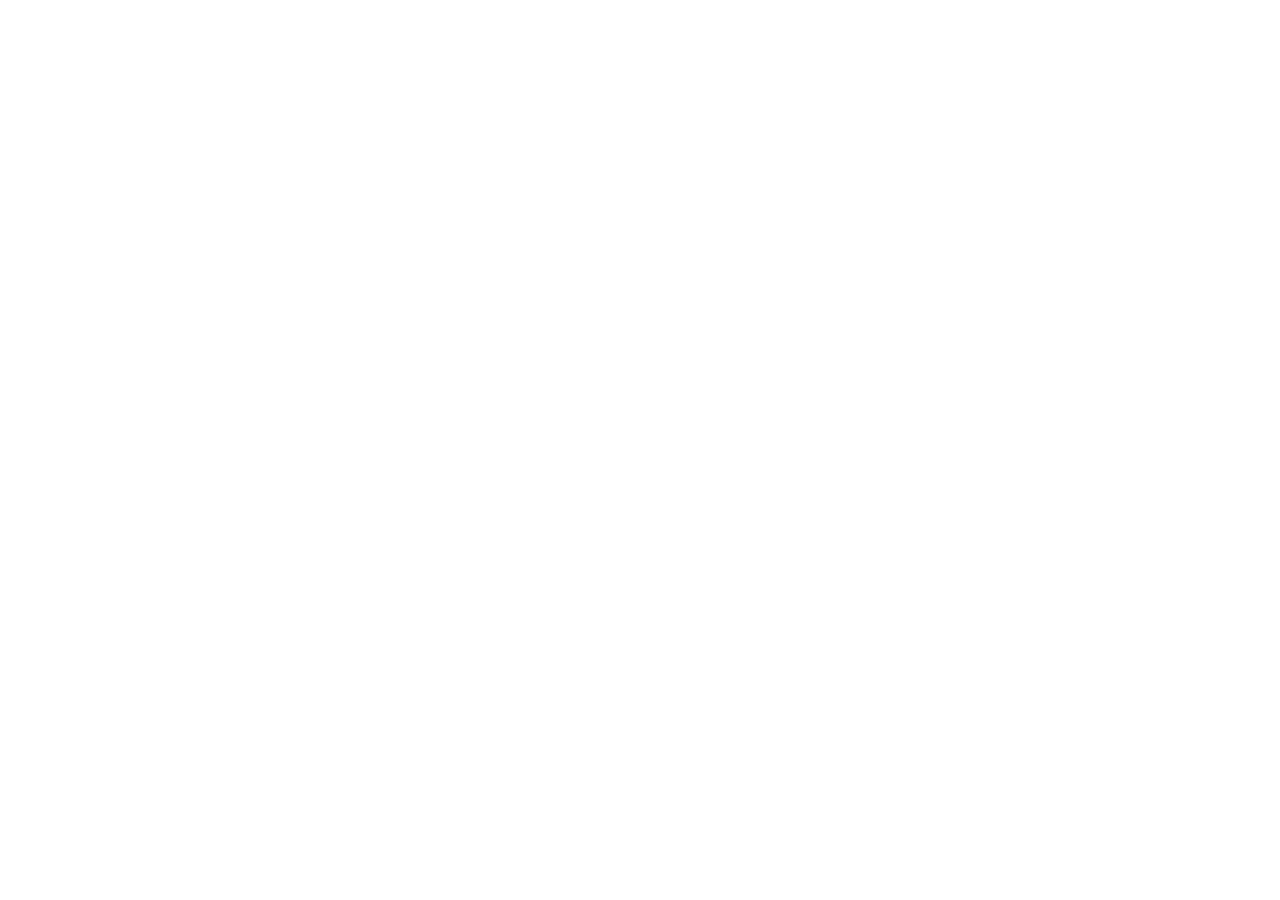
==== index.html @ 961e5843 "Update website content from pilotsweather@e1f095f" ====
<!doctype html>
<html lang="en">
  <head>
    <meta charset="UTF-8" />
    <link rel="icon" type="image/svg+xml" href="/pilotsweather_landing_page/logo.svg" />
    <meta name="viewport" content="width=device-width, initial-scale=1.0" />
    
    <!-- Primary Meta Tags -->
    <title>PilotsWeather - METAR & TAF Weather App for Pilots | iOS & Android</title>
    <meta name="title" content="PilotsWeather - METAR & TAF Weather App for Pilots | iOS & Android" />
    <meta name="description" content="PilotsWeather provides real-time METAR and TAF weather data for pilots. Access aviation weather reports, forecasts, and station information on iOS and Android. Essential weather tool for flight planning." />
    <meta name="keywords" content="METAR, TAF, aviation weather, pilot weather app, flight planning, aviation forecast, weather for pilots, iOS pilot app, Android pilot app, aviation weather reports" />
    <meta name="author" content="Daniel Coding Pilot" />
    <meta name="robots" content="index, follow" />
    <link rel="canonical" href="https://danielcodingpilot.github.io/pilotsweather/" />
    
    <!-- Open Graph / Facebook -->
    <meta property="og:type" content="website" />
    <meta property="og:url" content="https://danielcodingpilot.github.io/pilotsweather/" />
    <meta property="og:site_name" content="PilotsWeather" />
    <meta property="og:title" content="PilotsWeather - METAR & TAF Weather App for Pilots" />
    <meta property="og:description" content="Real-time METAR and TAF weather data for pilots. Access aviation weather reports and forecasts on iOS and Android for better flight planning." />
    <meta property="og:image" content="https://danielcodingpilot.github.io/pilotsweather/app-icon.png" />
    <meta property="og:image:alt" content="PilotsWeather App Icon" />
    <meta property="og:image:width" content="512" />
    <meta property="og:image:height" content="512" />
    <meta property="og:locale" content="en_US" />

    <!-- Twitter -->
    <meta name="twitter:card" content="summary_large_image" />
    <meta name="twitter:url" content="https://danielcodingpilot.github.io/pilotsweather/" />
    <meta name="twitter:title" content="PilotsWeather - METAR & TAF Weather App for Pilots" />
    <meta name="twitter:description" content="Real-time METAR and TAF weather data for pilots. Essential aviation weather app for iOS and Android." />
    <meta name="twitter:image" content="https://danielcodingpilot.github.io/pilotsweather/app-icon.png" />
    <meta name="twitter:image:alt" content="PilotsWeather App Icon" />
    
    <!-- Apple -->
    <meta name="apple-mobile-web-app-capable" content="yes" />
    <meta name="apple-mobile-web-app-status-bar-style" content="default" />
    <meta name="apple-mobile-web-app-title" content="PilotsWeather" />
    <link rel="apple-touch-icon" href="/pilotsweather_landing_page/app-icon.png" />
    
    <meta name="theme-color" content="#1E88E5" />
    
    <!-- Humans.txt -->
    <link rel="author" href="/pilotsweather_landing_page/humans.txt" />
    
    <!-- Preconnect to external domains for performance -->
    <link rel="preconnect" href="https://apps.apple.com" crossorigin />
    <link rel="dns-prefetch" href="https://apps.apple.com" />
    <link rel="preconnect" href="https://play.google.com" crossorigin />
    <link rel="dns-prefetch" href="https://play.google.com" />
    
    <!-- Structured Data (JSON-LD) -->
    <script type="application/ld+json">
    {
      "@context": "https://schema.org",
      "@type": "MobileApplication",
      "name": "PilotsWeather",
      "applicationCategory": "WeatherApplication",
      "operatingSystem": "iOS 15.0+, Android 8.0+",
      "offers": {
        "@type": "Offer",
        "price": "0",
        "priceCurrency": "USD"
      },
      "description": "PilotsWeather provides real-time METAR and TAF weather data for pilots. Access aviation weather reports, forecasts, and station information for better flight planning.",
      "image": "https://danielcodingpilot.github.io/pilotsweather/app-icon.png",
      "screenshot": "https://danielcodingpilot.github.io/pilotsweather/screenshots/light/dashboard.png",
      "author": {
        "@type": "Person",
        "name": "Daniel Coding Pilot",
        "url": "https://github.com/danielcodingpilot"
      },
      "downloadUrl": "https://apps.apple.com/us/app/pilotsweather-metar-and-taf/id6479964087",
      "featureList": [
        "Real-time METAR weather reports",
        "TAF aviation forecasts",
        "Station search and lookup",
        "Favorites and saved locations",
        "Weather data visualization",
        "iOS and Android support",
        "Offline access to saved data",
        "Aviation-specific weather information"
      ],
      "inLanguage": ["en", "es"]
    }
    </script>
    
    <script type="application/ld+json">
    {
      "@context": "https://schema.org",
      "@type": "WebSite",
      "name": "PilotsWeather",
      "url": "https://danielcodingpilot.github.io/pilotsweather/",
      "description": "METAR and TAF weather app for pilots",
      "publisher": {
        "@type": "Person",
        "name": "Daniel Coding Pilot"
      }
    }
    </script>
    
    <script type="application/ld+json">
    {
      "@context": "https://schema.org",
      "@type": "SoftwareApplication",
      "name": "PilotsWeather",
      "applicationCategory": "WeatherApplication",
      "applicationSubCategory": "Aviation Weather",
      "operatingSystem": ["iOS", "Android"],
      "offers": {
        "@type": "Offer",
        "price": "0",
        "priceCurrency": "USD"
      }
    }
    </script>
    <script type="module" crossorigin src="/pilotsweather_landing_page/assets/index-DGJWVbt8.js"></script>
    <link rel="stylesheet" crossorigin href="/pilotsweather_landing_page/assets/index-C5dhHYi5.css">
  </head>
  <body>
    <div id="root"></div>
  </body>
</html>
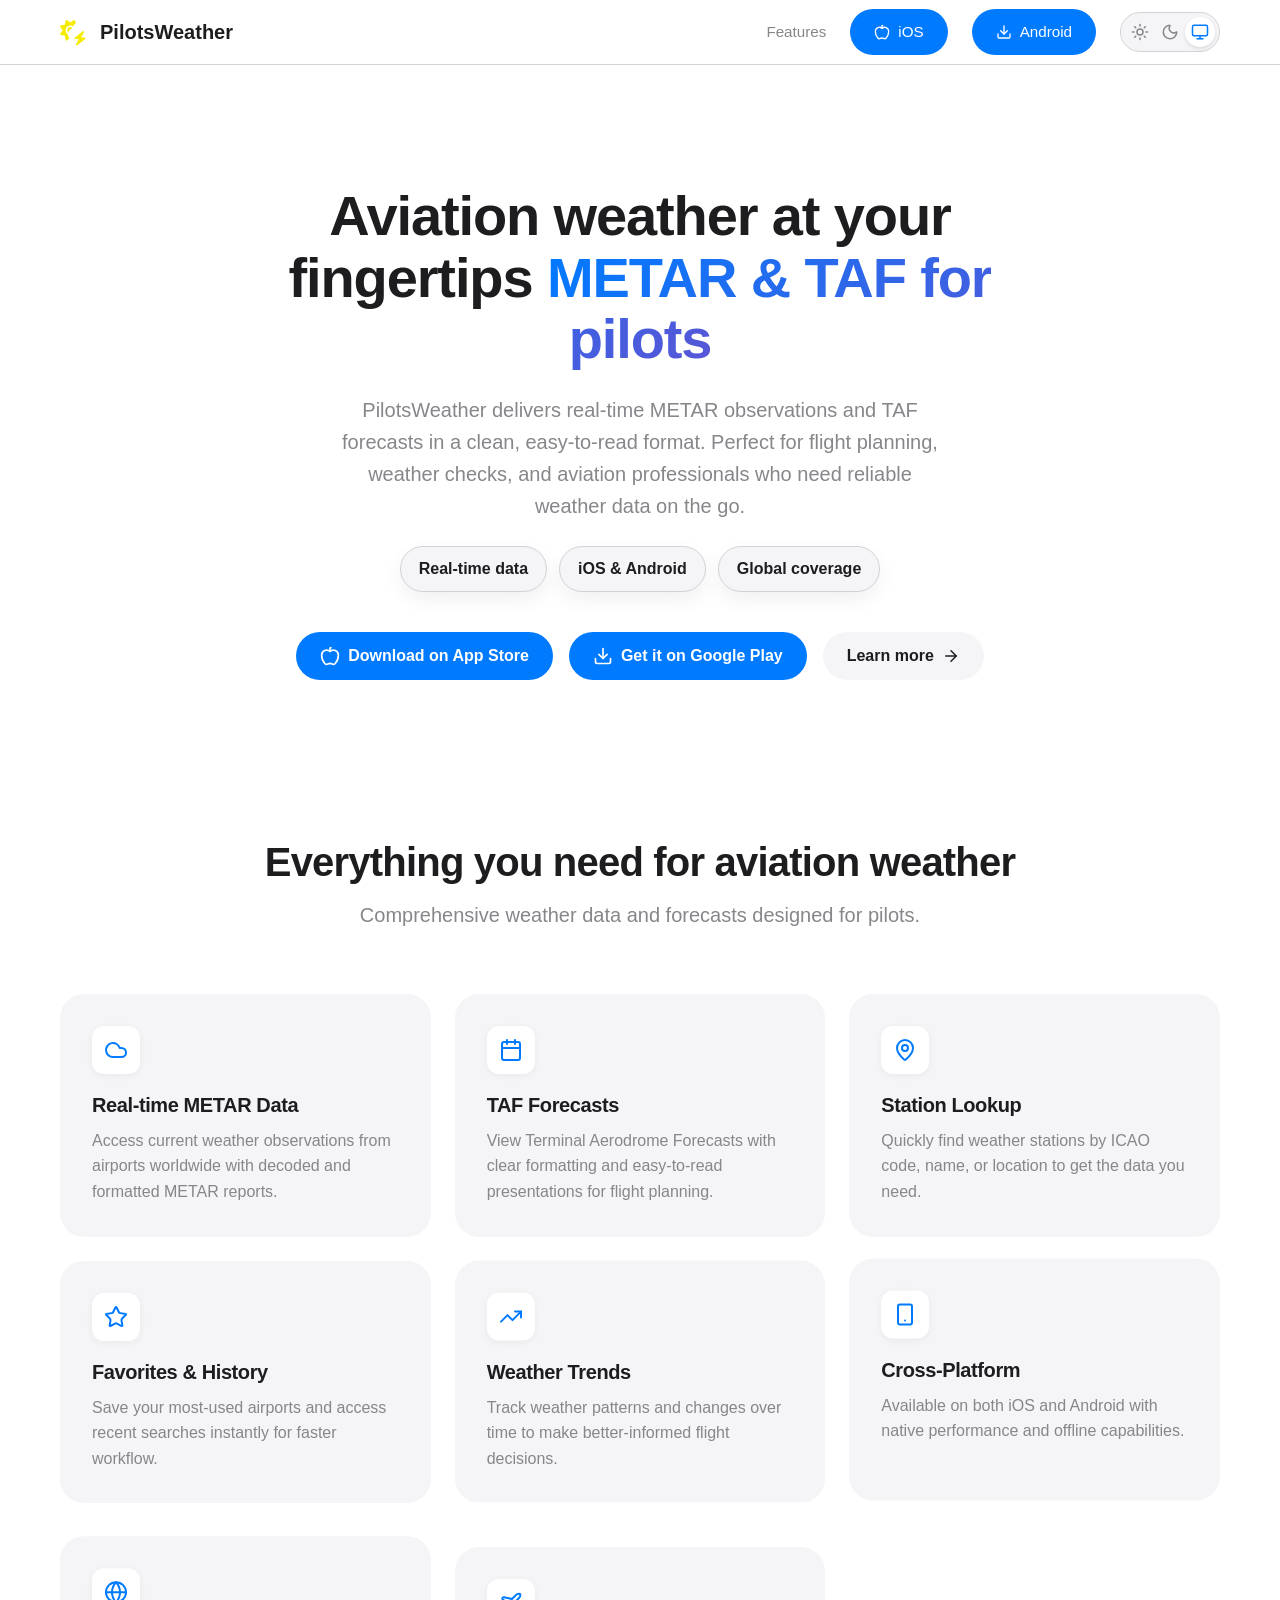
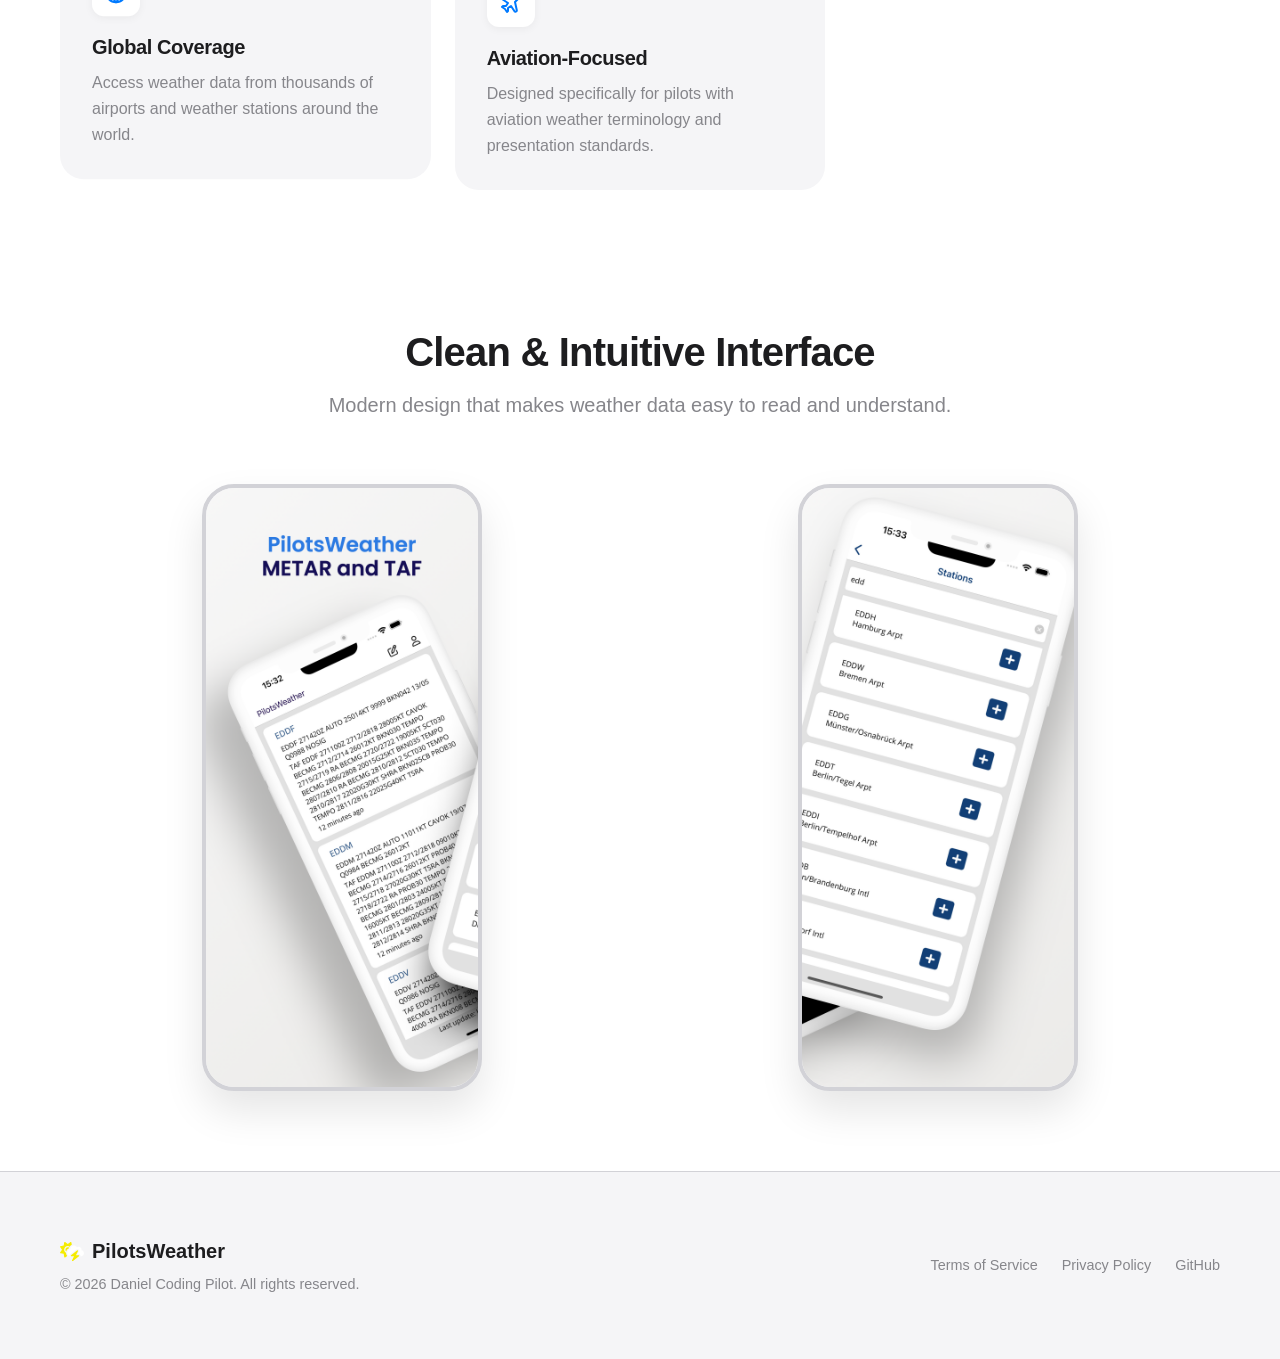
==== commit 04a3f8eb: "Update website content from pilotsweather@d6b34cb" ====
--- a/index.html
+++ b/index.html
@@ -2,7 +2,7 @@
 <html lang="en">
   <head>
     <meta charset="UTF-8" />
-    <link rel="icon" type="image/svg+xml" href="/pilotsweather_landing_page/logo.svg" />
+    <link rel="icon" type="image/svg+xml" href="/logo.svg" />
     <meta name="viewport" content="width=device-width, initial-scale=1.0" />
     
     <!-- Primary Meta Tags -->
@@ -38,12 +38,12 @@
     <meta name="apple-mobile-web-app-capable" content="yes" />
     <meta name="apple-mobile-web-app-status-bar-style" content="default" />
     <meta name="apple-mobile-web-app-title" content="PilotsWeather" />
-    <link rel="apple-touch-icon" href="/pilotsweather_landing_page/app-icon.png" />
+    <link rel="apple-touch-icon" href="/app-icon.png" />
     
     <meta name="theme-color" content="#1E88E5" />
     
     <!-- Humans.txt -->
-    <link rel="author" href="/pilotsweather_landing_page/humans.txt" />
+    <link rel="author" href="/humans.txt" />
     
     <!-- Preconnect to external domains for performance -->
     <link rel="preconnect" href="https://apps.apple.com" crossorigin />
@@ -116,8 +116,8 @@
       }
     }
     </script>
-    <script type="module" crossorigin src="/pilotsweather_landing_page/assets/index-DGJWVbt8.js"></script>
-    <link rel="stylesheet" crossorigin href="/pilotsweather_landing_page/assets/index-C5dhHYi5.css">
+    <script type="module" crossorigin src="/assets/index-ogSXHDTe.js"></script>
+    <link rel="stylesheet" crossorigin href="/assets/index-C5dhHYi5.css">
   </head>
   <body>
     <div id="root"></div>
--- a/assets/index-C5dhHYi5.css
+++ b/assets/index-C5dhHYi5.css
@@ -0,0 +1 @@
+:root{--primary: #007AFF;--primary-dark: #0056b3;--secondary: #5856D6;--background: #ffffff;--surface: #f5f5f7;--text: #1d1d1f;--text-secondary: #86868b;--border: #d2d2d7;font-family:-apple-system,BlinkMacSystemFont,Segoe UI,Roboto,Helvetica,Arial,sans-serif,"Apple Color Emoji","Segoe UI Emoji",Segoe UI Symbol;line-height:1.5;font-weight:400;color-scheme:light;color:var(--text);background-color:var(--background);font-synthesis:none;text-rendering:optimizeLegibility;-webkit-font-smoothing:antialiased;-moz-osx-font-smoothing:grayscale}:root.dark{--primary: #0A84FF;--primary-dark: #409CFF;--secondary: #5E5CE6;--background: #000000;--surface: #1c1c1e;--text: #f5f5f7;--text-secondary: #86868b;--border: #38383a;color-scheme:dark}*{box-sizing:border-box;margin:0;padding:0}body{min-height:100vh;width:100%;overflow-x:hidden}a{color:var(--primary);text-decoration:none;transition:color .2s}a:hover{color:var(--primary-dark)}h1,h2,h3,h4,h5,h6{line-height:1.1;font-weight:700;letter-spacing:-.02em}button{font-family:inherit}.container{max-width:1200px;margin:0 auto;padding:0 20px}.btn{display:inline-flex;align-items:center;justify-content:center;padding:12px 24px;border-radius:9999px;font-weight:600;transition:all .2s;cursor:pointer;border:none;font-size:1rem;gap:8px}.btn-primary{background-color:var(--primary);color:#fff!important}.btn-primary:hover{background-color:var(--primary-dark);color:#fff!important;transform:translateY(-1px)}.btn-secondary{background-color:var(--surface);color:var(--text)}.btn-secondary:hover{background-color:var(--border)}.section{padding:80px 0}.grid{display:grid;gap:24px}@media(min-width:768px){.grid-2{grid-template-columns:repeat(2,1fr)}.grid-3{grid-template-columns:repeat(3,1fr)}}.header{position:sticky;top:0;z-index:100;background-color:#fffc;backdrop-filter:blur(12px);-webkit-backdrop-filter:blur(12px);border-bottom:1px solid var(--border)}:root.dark .header{background-color:#000c}.header-content{display:flex;align-items:center;justify-content:space-between;height:64px}.logo{display:flex;align-items:center;gap:8px;font-weight:700;font-size:1.25rem;color:var(--text)}.logo-icon{width:32px;height:32px;border-radius:8px}.nav{display:flex;gap:24px;align-items:center}.nav a{color:var(--text-secondary);font-weight:500;font-size:.95rem}.nav a:hover{color:var(--primary)}.nav button{background:none;border:none;color:var(--text-secondary);font-weight:500;font-size:.95rem;cursor:pointer}.nav button:hover{color:var(--primary)}.nav .btn-primary,.nav .btn-primary:hover{color:#fff!important}.theme-toggle{display:flex;background-color:var(--surface);padding:4px;border-radius:9999px;border:1px solid var(--border)}.theme-btn{background:none;border:none;padding:6px;border-radius:50%;color:var(--text-secondary);cursor:pointer;display:flex;align-items:center;justify-content:center;transition:all .2s}.theme-btn:hover{color:var(--text);background-color:var(--background)}.theme-btn.active{color:var(--primary);background-color:var(--background);box-shadow:0 2px 4px #0000001a}.hero{text-align:center;padding:120px 0 80px}.hero-content{max-width:800px;margin:0 auto}.hero-title{font-size:3.5rem;margin-bottom:24px;line-height:1.1}.gradient-text{background:linear-gradient(135deg,var(--primary) 0%,var(--secondary) 100%);-webkit-background-clip:text;-webkit-text-fill-color:transparent;background-clip:text}.hero-subtitle{font-size:1.25rem;color:var(--text-secondary);margin-bottom:24px;line-height:1.6;max-width:600px;margin-left:auto;margin-right:auto}.hero-highlights{display:flex;gap:12px;justify-content:center;flex-wrap:wrap;margin-bottom:40px}.hero-highlight-pill{display:inline-flex;align-items:center;padding:10px 18px;border-radius:9999px;border:1px solid var(--border);background-color:var(--surface);color:var(--text);font-weight:600;box-shadow:0 8px 20px #0000000f}.hero-buttons{display:flex;gap:16px;justify-content:center;flex-wrap:wrap}.section-header{text-align:center;margin-bottom:64px}.section-header h2{font-size:2.5rem;margin-bottom:16px}.section-header p{font-size:1.25rem;color:var(--text-secondary)}.feature-card{background-color:var(--surface);padding:32px;border-radius:24px;transition:transform .2s}.feature-card:hover{transform:translateY(-4px)}.feature-icon{display:inline-flex;align-items:center;justify-content:center;width:48px;height:48px;border-radius:12px;background-color:var(--background);color:var(--primary);margin-bottom:20px;box-shadow:0 2px 8px #0000000d}.feature-card h3{font-size:1.25rem;margin-bottom:12px}.feature-card p{color:var(--text-secondary);line-height:1.6}.screenshots-grid{display:grid;grid-template-columns:repeat(auto-fit,minmax(240px,1fr));gap:32px;justify-items:center}.screenshot-frame{width:100%;max-width:280px;aspect-ratio:9/19.5;background-color:var(--surface);border-radius:32px;border:4px solid var(--border);overflow:hidden;box-shadow:0 20px 40px #0000001a;transition:transform .3s ease;position:relative}.screenshot-frame img{width:100%;height:100%;object-fit:cover}.screenshot-frame.placeholder{display:flex;align-items:center;justify-content:center;font-weight:600;color:var(--text-secondary)}.screenshot-frame:hover{transform:translateY(-8px)}.footer{border-top:1px solid var(--border);padding:64px 0;background-color:var(--surface)}.footer-content{display:flex;justify-content:space-between;align-items:center;flex-wrap:wrap;gap:24px}.footer-brand p{color:var(--text-secondary);font-size:.9rem;margin-top:8px}.logo-icon-sm{width:24px;height:24px;border-radius:6px}.footer-links{display:flex;gap:24px}.footer-links a{color:var(--text-secondary);font-size:.9rem}.footer-links a:hover{color:var(--primary)}.legal-page{max-width:720px;margin:0 auto;display:flex;flex-direction:column;gap:24px;color:var(--text)}.legal-page h1{font-size:2.75rem;margin-bottom:12px}.legal-page h2{font-size:1.5rem;margin-top:24px}.legal-page p,.legal-page li{color:var(--text-secondary);line-height:1.7}.legal-page ul{padding-left:20px;display:flex;flex-direction:column;gap:12px}.legal-meta{font-size:.95rem;color:var(--text-secondary)}@media(max-width:768px){.hero-title{font-size:2.5rem}.hero{padding:80px 0 60px}.footer-content{flex-direction:column;align-items:flex-start}.footer-links{flex-direction:column;gap:12px}}
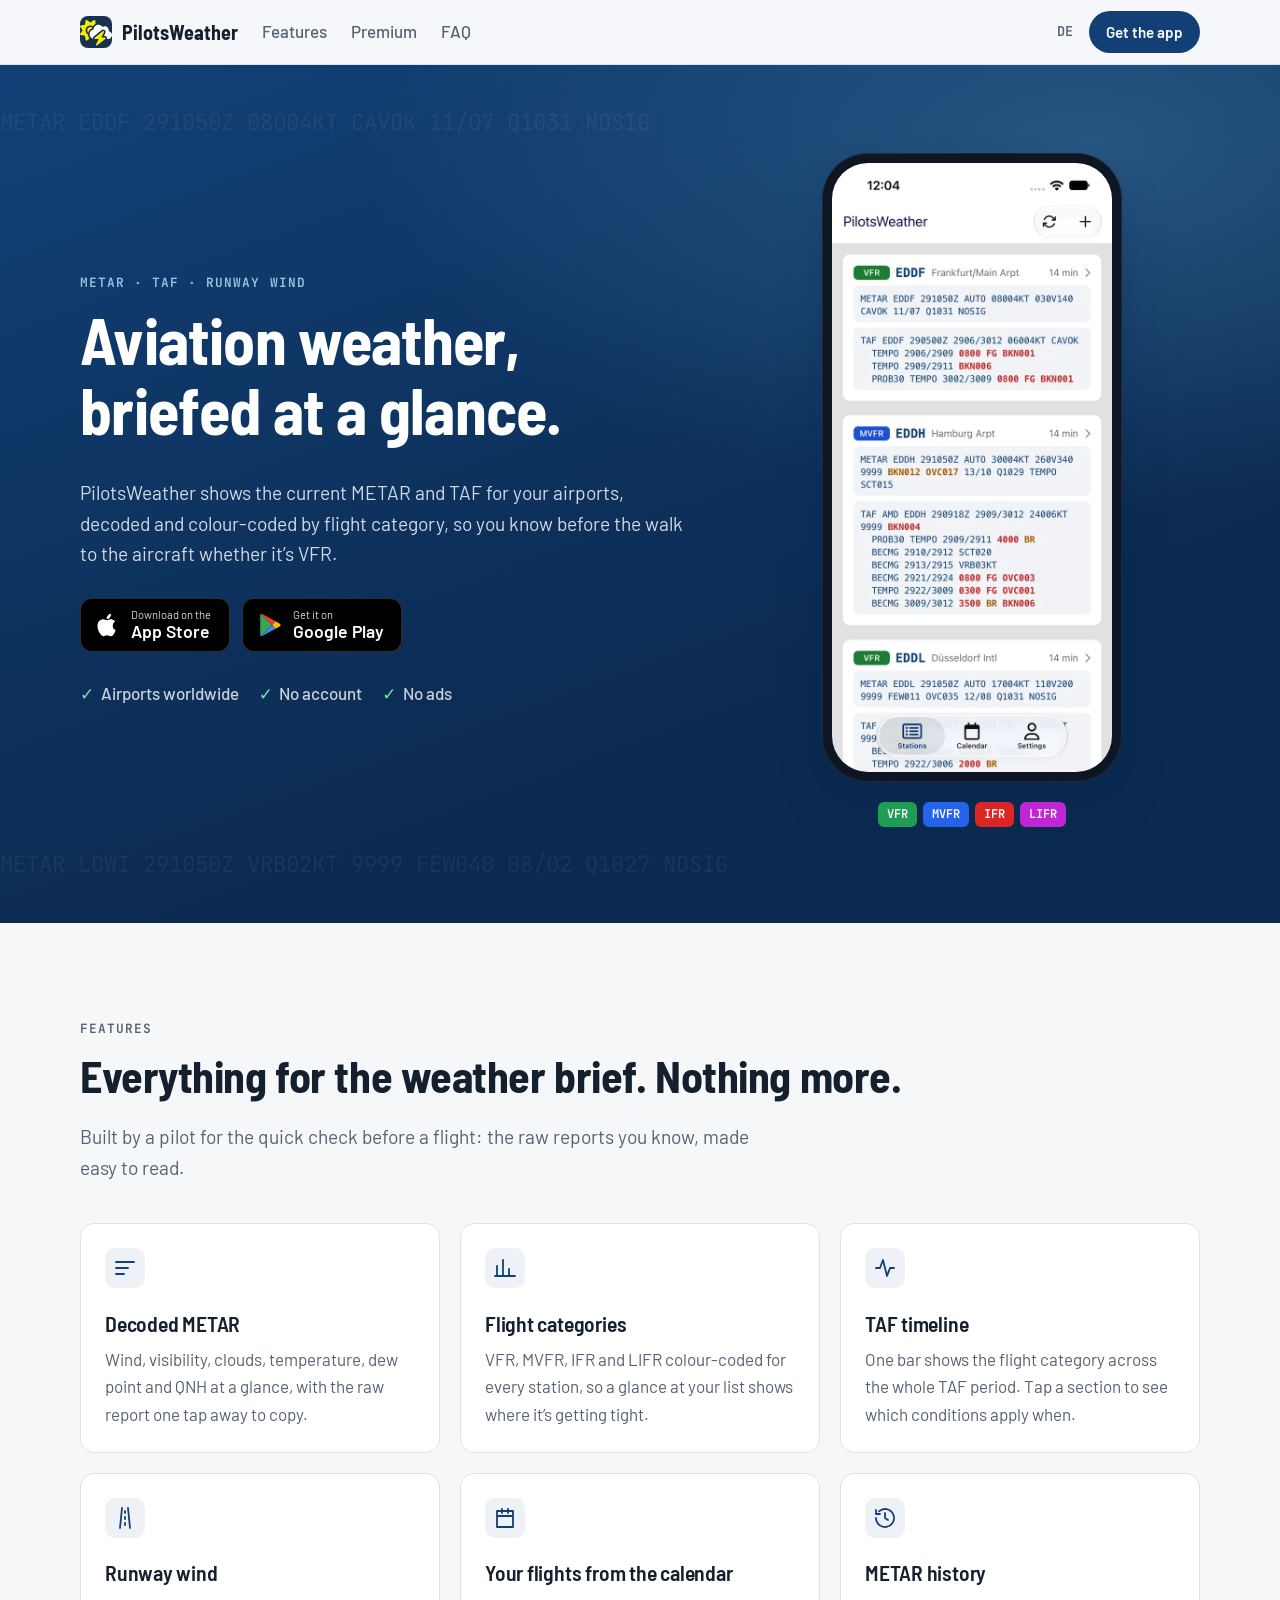
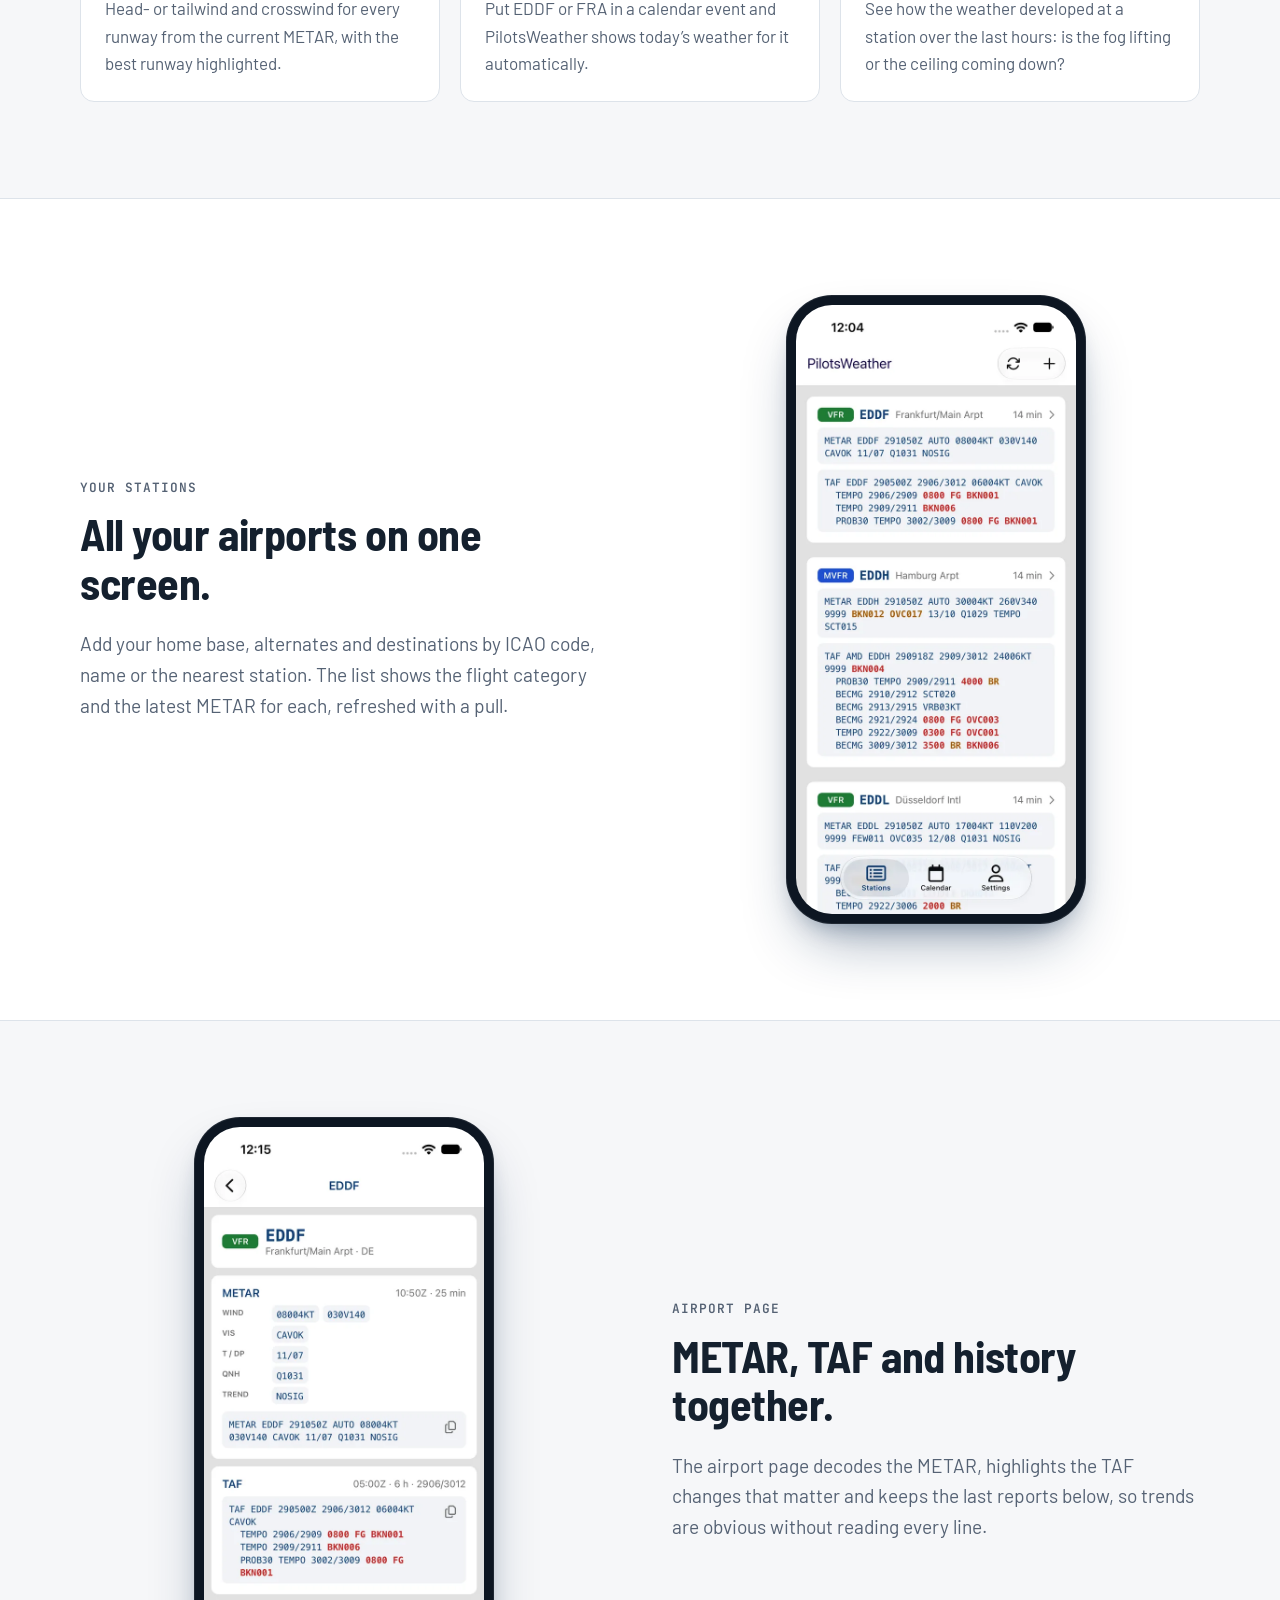
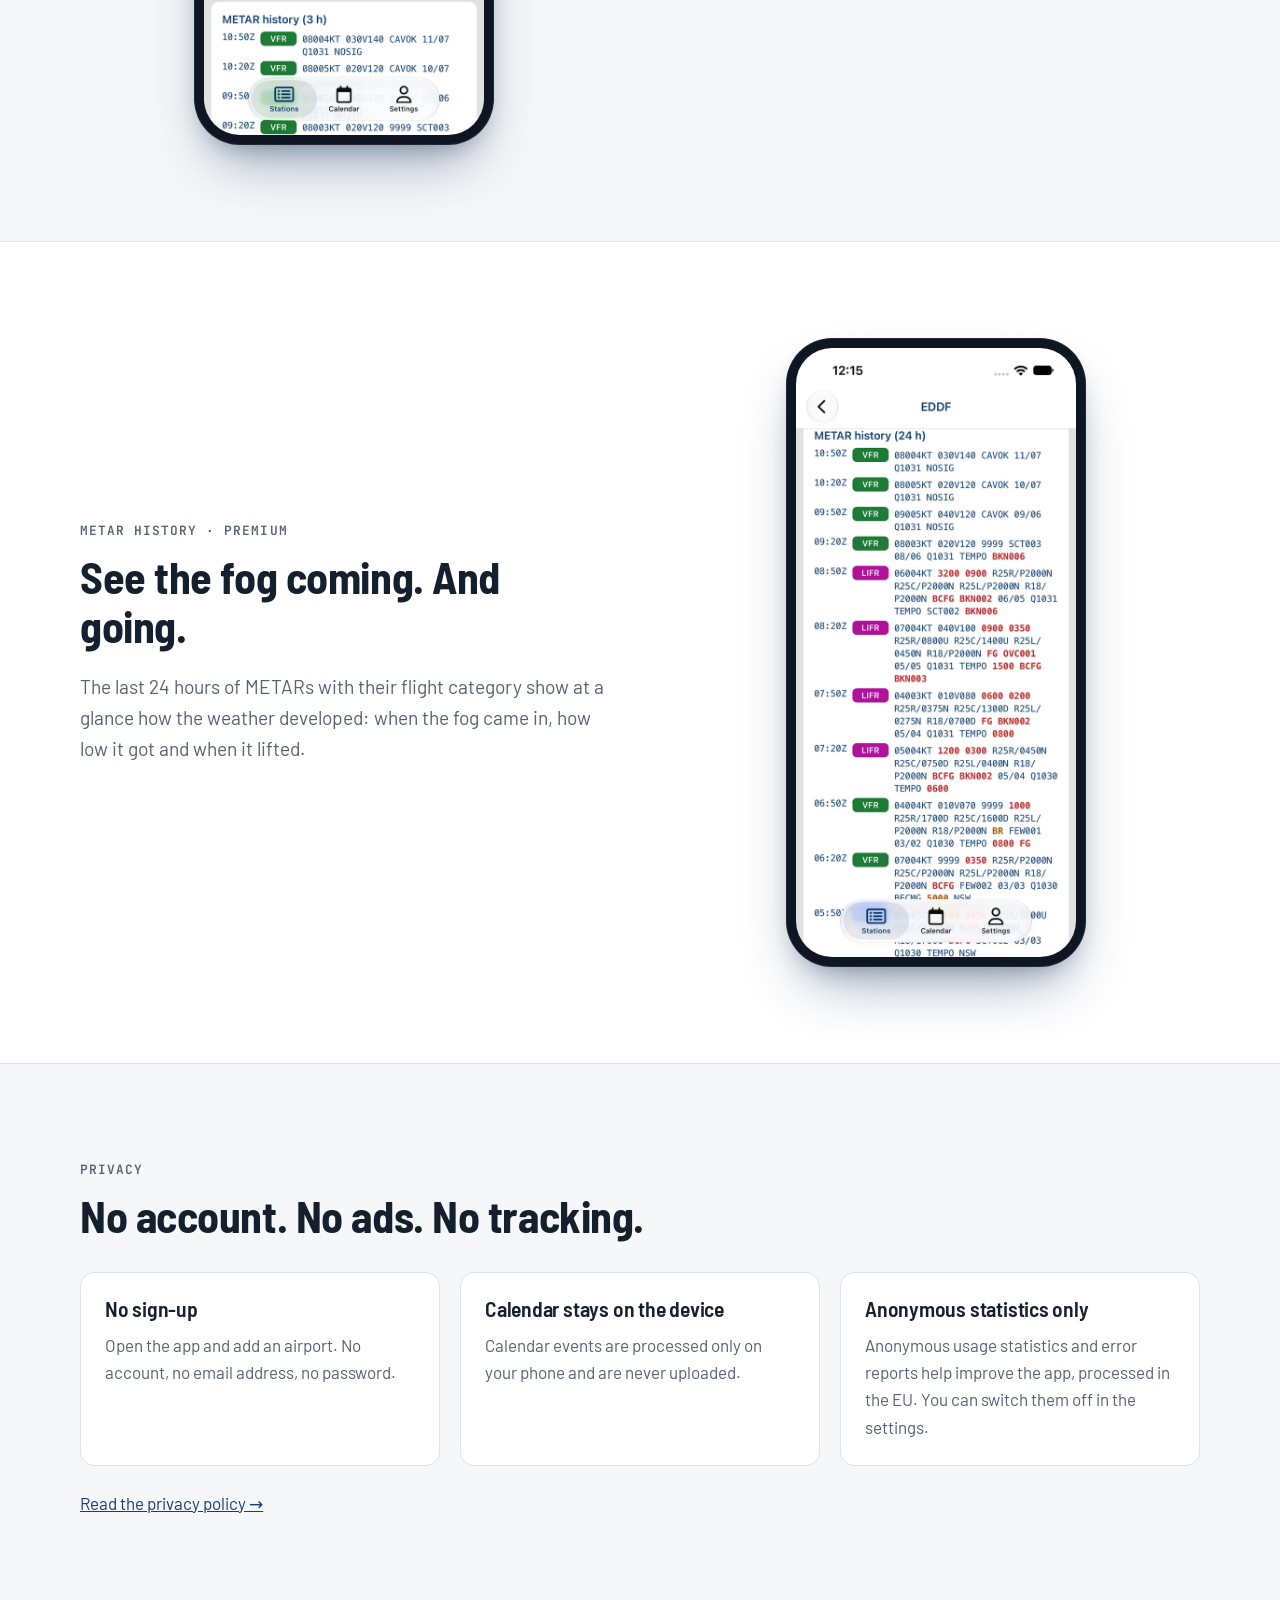
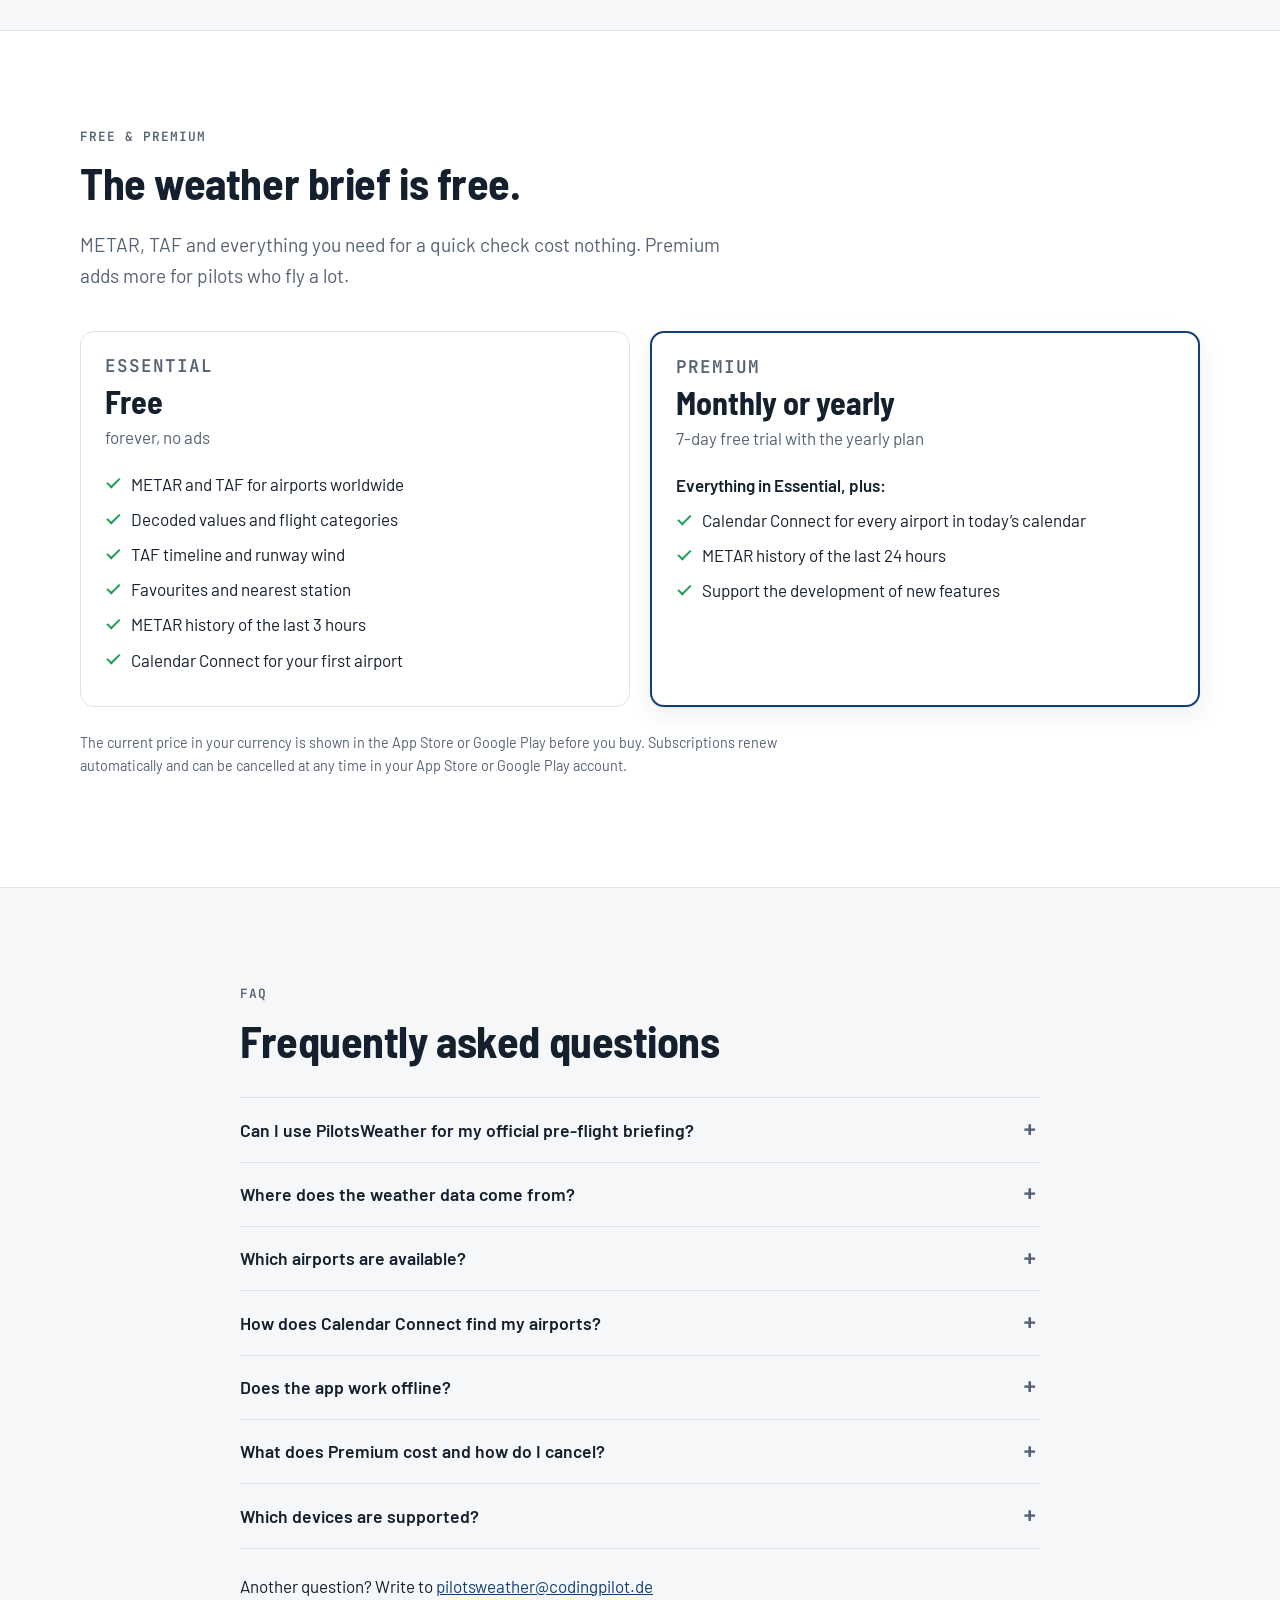
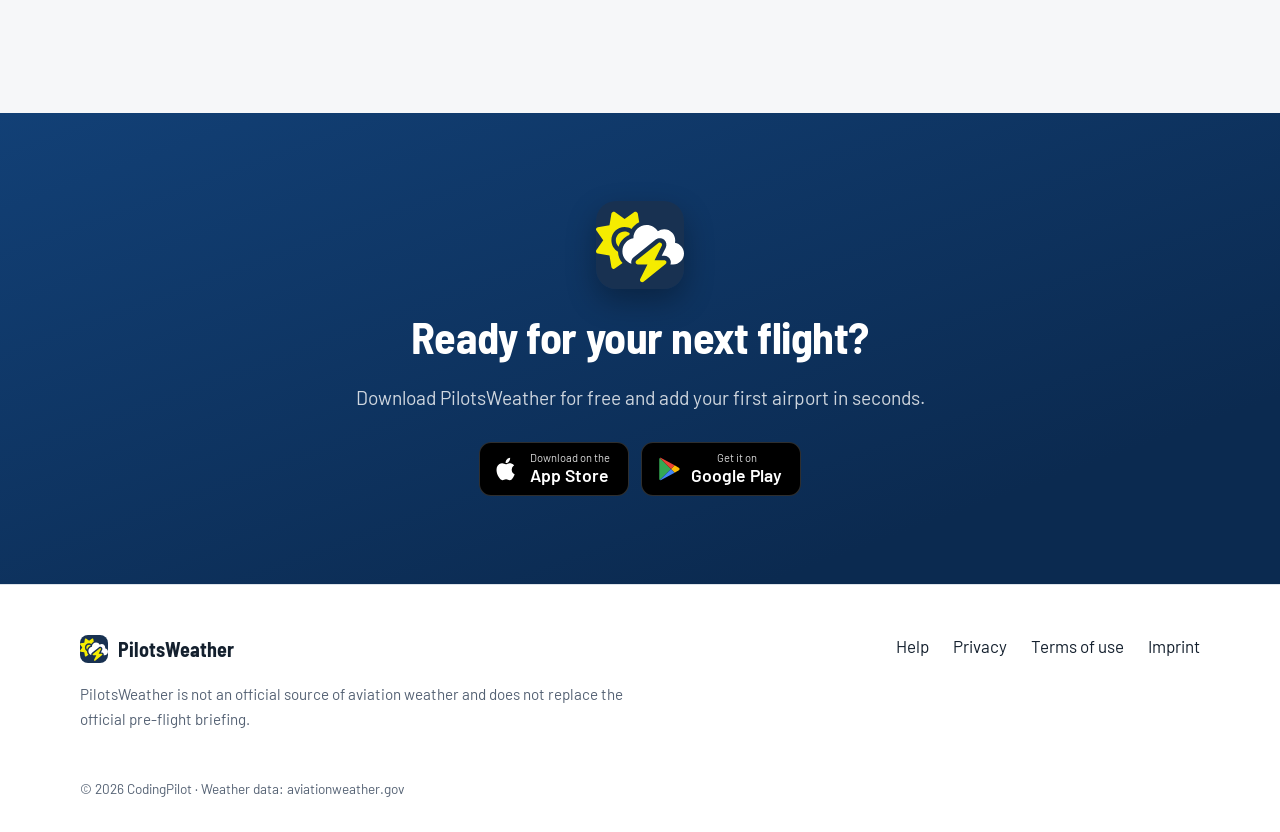
==== commit 0c8a1cab: "Update website content from pilotsweather@0f6adaf" ====
--- a/index.html
+++ b/index.html
@@ -1,125 +1,2 @@
-<!doctype html>
-<html lang="en">
-  <head>
-    <meta charset="UTF-8" />
-    <link rel="icon" type="image/svg+xml" href="/logo.svg" />
-    <meta name="viewport" content="width=device-width, initial-scale=1.0" />
-    
-    <!-- Primary Meta Tags -->
-    <title>PilotsWeather - METAR & TAF Weather App for Pilots | iOS & Android</title>
-    <meta name="title" content="PilotsWeather - METAR & TAF Weather App for Pilots | iOS & Android" />
-    <meta name="description" content="PilotsWeather provides real-time METAR and TAF weather data for pilots. Access aviation weather reports, forecasts, and station information on iOS and Android. Essential weather tool for flight planning." />
-    <meta name="keywords" content="METAR, TAF, aviation weather, pilot weather app, flight planning, aviation forecast, weather for pilots, iOS pilot app, Android pilot app, aviation weather reports" />
-    <meta name="author" content="Daniel Coding Pilot" />
-    <meta name="robots" content="index, follow" />
-    <link rel="canonical" href="https://danielcodingpilot.github.io/pilotsweather/" />
-    
-    <!-- Open Graph / Facebook -->
-    <meta property="og:type" content="website" />
-    <meta property="og:url" content="https://danielcodingpilot.github.io/pilotsweather/" />
-    <meta property="og:site_name" content="PilotsWeather" />
-    <meta property="og:title" content="PilotsWeather - METAR & TAF Weather App for Pilots" />
-    <meta property="og:description" content="Real-time METAR and TAF weather data for pilots. Access aviation weather reports and forecasts on iOS and Android for better flight planning." />
-    <meta property="og:image" content="https://danielcodingpilot.github.io/pilotsweather/app-icon.png" />
-    <meta property="og:image:alt" content="PilotsWeather App Icon" />
-    <meta property="og:image:width" content="512" />
-    <meta property="og:image:height" content="512" />
-    <meta property="og:locale" content="en_US" />
-
-    <!-- Twitter -->
-    <meta name="twitter:card" content="summary_large_image" />
-    <meta name="twitter:url" content="https://danielcodingpilot.github.io/pilotsweather/" />
-    <meta name="twitter:title" content="PilotsWeather - METAR & TAF Weather App for Pilots" />
-    <meta name="twitter:description" content="Real-time METAR and TAF weather data for pilots. Essential aviation weather app for iOS and Android." />
-    <meta name="twitter:image" content="https://danielcodingpilot.github.io/pilotsweather/app-icon.png" />
-    <meta name="twitter:image:alt" content="PilotsWeather App Icon" />
-    
-    <!-- Apple -->
-    <meta name="apple-mobile-web-app-capable" content="yes" />
-    <meta name="apple-mobile-web-app-status-bar-style" content="default" />
-    <meta name="apple-mobile-web-app-title" content="PilotsWeather" />
-    <link rel="apple-touch-icon" href="/app-icon.png" />
-    
-    <meta name="theme-color" content="#1E88E5" />
-    
-    <!-- Humans.txt -->
-    <link rel="author" href="/humans.txt" />
-    
-    <!-- Preconnect to external domains for performance -->
-    <link rel="preconnect" href="https://apps.apple.com" crossorigin />
-    <link rel="dns-prefetch" href="https://apps.apple.com" />
-    <link rel="preconnect" href="https://play.google.com" crossorigin />
-    <link rel="dns-prefetch" href="https://play.google.com" />
-    
-    <!-- Structured Data (JSON-LD) -->
-    <script type="application/ld+json">
-    {
-      "@context": "https://schema.org",
-      "@type": "MobileApplication",
-      "name": "PilotsWeather",
-      "applicationCategory": "WeatherApplication",
-      "operatingSystem": "iOS 15.0+, Android 8.0+",
-      "offers": {
-        "@type": "Offer",
-        "price": "0",
-        "priceCurrency": "USD"
-      },
-      "description": "PilotsWeather provides real-time METAR and TAF weather data for pilots. Access aviation weather reports, forecasts, and station information for better flight planning.",
-      "image": "https://danielcodingpilot.github.io/pilotsweather/app-icon.png",
-      "screenshot": "https://danielcodingpilot.github.io/pilotsweather/screenshots/light/dashboard.png",
-      "author": {
-        "@type": "Person",
-        "name": "Daniel Coding Pilot",
-        "url": "https://github.com/danielcodingpilot"
-      },
-      "downloadUrl": "https://apps.apple.com/us/app/pilotsweather-metar-and-taf/id6479964087",
-      "featureList": [
-        "Real-time METAR weather reports",
-        "TAF aviation forecasts",
-        "Station search and lookup",
-        "Favorites and saved locations",
-        "Weather data visualization",
-        "iOS and Android support",
-        "Offline access to saved data",
-        "Aviation-specific weather information"
-      ],
-      "inLanguage": ["en", "es"]
-    }
-    </script>
-    
-    <script type="application/ld+json">
-    {
-      "@context": "https://schema.org",
-      "@type": "WebSite",
-      "name": "PilotsWeather",
-      "url": "https://danielcodingpilot.github.io/pilotsweather/",
-      "description": "METAR and TAF weather app for pilots",
-      "publisher": {
-        "@type": "Person",
-        "name": "Daniel Coding Pilot"
-      }
-    }
-    </script>
-    
-    <script type="application/ld+json">
-    {
-      "@context": "https://schema.org",
-      "@type": "SoftwareApplication",
-      "name": "PilotsWeather",
-      "applicationCategory": "WeatherApplication",
-      "applicationSubCategory": "Aviation Weather",
-      "operatingSystem": ["iOS", "Android"],
-      "offers": {
-        "@type": "Offer",
-        "price": "0",
-        "priceCurrency": "USD"
-      }
-    }
-    </script>
-    <script type="module" crossorigin src="/assets/index-ogSXHDTe.js"></script>
-    <link rel="stylesheet" crossorigin href="/assets/index-C5dhHYi5.css">
-  </head>
-  <body>
-    <div id="root"></div>
-  </body>
-</html>
+<!DOCTYPE html><html lang="en" data-astro-cid-5hce7sga> <head><meta charset="utf-8"><meta name="viewport" content="width=device-width, initial-scale=1"><title>PilotsWeather – METAR &amp; TAF for pilots | iPhone &amp; Android</title><meta name="description" content="Decoded METAR and TAF for airports worldwide, flight categories, TAF timeline, runway wind and the weather for every airport in your calendar. No account, no ads."><link rel="canonical" href="https://pilotsweather.codingpilot.de/"><link rel="alternate" hreflang="en" href="https://pilotsweather.codingpilot.de/"><link rel="alternate" hreflang="de" href="https://pilotsweather.codingpilot.de/de/"><link rel="alternate" hreflang="x-default" href="https://pilotsweather.codingpilot.de/"><link rel="icon" href="/favicon.svg" type="image/svg+xml"><link rel="apple-touch-icon" href="/apple-touch-icon.png"><meta name="theme-color" content="#124076"><meta property="og:type" content="website"><meta property="og:title" content="PilotsWeather – METAR &#38; TAF for pilots | iPhone &#38; Android"><meta property="og:description" content="Decoded METAR and TAF for airports worldwide, flight categories, TAF timeline, runway wind and the weather for every airport in your calendar. No account, no ads."><meta property="og:url" content="https://pilotsweather.codingpilot.de/"><meta property="og:image" content="https://pilotsweather.codingpilot.de/og-image.png"><meta name="apple-itunes-app" content="app-id=6479964087"><script type="application/ld+json">{"@context":"https://schema.org","@type":"MobileApplication","name":"PilotsWeather","operatingSystem":"iOS 15.0+, Android 6.0+","applicationCategory":"WeatherApplication","inLanguage":["en","de"],"description":"Decoded METAR and TAF for airports worldwide, flight categories, TAF timeline, runway wind and the weather for every airport in your calendar. No account, no ads.","offers":{"@type":"Offer","price":"0","priceCurrency":"EUR"},"installUrl":["https://apps.apple.com/app/pilotsweather-metar-and-taf/id6479964087","https://play.google.com/store/apps/details?id=com.codingpilot.pilotsweather"],"author":{"@type":"Organization","name":"CodingPilot"}}</script><link rel="stylesheet" href="/_astro/index.WuVf8rKL.css">
+<link rel="stylesheet" href="/_astro/index.BQjB3t2-.css"></head> <body data-astro-cid-5hce7sga> <a class="skip-link" href="#main" data-astro-cid-5hce7sga>Skip to content</a> <header class="site-header" data-astro-cid-5hce7sga> <div class="container site-header__inner" data-astro-cid-5hce7sga> <a class="brand" href="/" data-astro-cid-5hce7sga> <img src="/app-icon.svg" alt="" width="32" height="32" data-astro-cid-5hce7sga> <span data-astro-cid-5hce7sga>PilotsWeather</span> </a> <nav class="site-nav" aria-label="Main navigation" data-astro-cid-5hce7sga> <a href="/#features" data-astro-cid-5hce7sga>Features</a> <a href="/#pro" data-astro-cid-5hce7sga>Premium</a> <a href="/#faq" data-astro-cid-5hce7sga>FAQ</a> </nav> <div class="site-header__actions" data-astro-cid-5hce7sga> <a class="lang-switch" href="/de/" hreflang="de" lang="de" data-astro-cid-5hce7sga>DE</a> <a class="btn btn--primary btn--small" href="/#download" data-astro-cid-5hce7sga>Get the app</a> </div> </div> </header> <main id="main" data-astro-cid-5hce7sga>   <section class="hero" data-astro-cid-xhaoqxbd> <div class="hero__metar mono" aria-hidden="true" data-astro-cid-xhaoqxbd> <span data-astro-cid-xhaoqxbd>METAR EDDF 291050Z 08004KT CAVOK 11/07 Q1031 NOSIG</span> <span data-astro-cid-xhaoqxbd>METAR LOWI 291050Z VRB02KT 9999 FEW040 08/02 Q1027 NOSIG</span> </div> <div class="container hero__inner" data-astro-cid-xhaoqxbd> <div class="hero__copy" data-astro-cid-xhaoqxbd> <p class="eyebrow hero__eyebrow" data-astro-cid-xhaoqxbd>METAR · TAF · Runway wind</p> <h1 data-astro-cid-xhaoqxbd>Aviation weather, briefed at a glance.</h1> <p class="lead hero__lead" data-astro-cid-xhaoqxbd>PilotsWeather shows the current METAR and TAF for your airports, decoded and colour-coded by flight category, so you know before the walk to the aircraft whether it’s VFR.</p> <div class="store-buttons"> <a class="store-button" href="https://apps.apple.com/app/pilotsweather-metar-and-taf/id6479964087" rel="noopener"> <svg viewBox="0 0 24 24" fill="currentColor" aria-hidden="true"> <path d="M16.37 12.62c-.03-2.6 2.13-3.86 2.23-3.92-1.22-1.78-3.11-2.02-3.78-2.05-1.6-.17-3.13.95-3.95.95-.82 0-2.07-.93-3.4-.9-1.75.02-3.37 1.02-4.27 2.58-1.83 3.17-.47 7.86 1.3 10.43.87 1.26 1.9 2.67 3.25 2.62 1.31-.05 1.8-.84 3.38-.84 1.57 0 2.02.84 3.4.81 1.4-.02 2.29-1.27 3.15-2.54 1-1.46 1.4-2.87 1.42-2.95-.03-.01-2.71-1.04-2.73-4.19ZM13.8 4.98c.71-.87 1.2-2.07 1.07-3.27-1.03.04-2.29.69-3.03 1.55-.66.77-1.25 2-1.09 3.18 1.15.09 2.33-.58 3.05-1.46Z"></path> </svg> <span><small>Download on the</small><strong>App Store</strong></span> </a> <a class="store-button" href="https://play.google.com/store/apps/details?id=com.codingpilot.pilotsweather" rel="noopener"> <svg viewBox="0 0 24 24" aria-hidden="true"> <path fill="#34a853" d="M3.6 1.8 13.8 12 3.6 22.2c-.37-.2-.6-.6-.6-1.08V2.88c0-.48.23-.88.6-1.08Z"></path> <path fill="#fbbc04" d="m17.2 8.6-3.4 3.4 3.4 3.4 3.83-2.18c.98-.56.98-1.88 0-2.44L17.2 8.6Z"></path> <path fill="#4285f4" d="M13.8 12 3.6 22.2c.33.18.75.18 1.15-.04L17.2 15.4 13.8 12Z"></path> <path fill="#ea4335" d="M3.6 1.8c.33-.18.75-.18 1.15.04L17.2 8.6 13.8 12 3.6 1.8Z"></path> </svg> <span><small>Get it on</small><strong>Google Play</strong></span> </a> </div> <ul class="hero__chips" data-astro-cid-xhaoqxbd> <li data-astro-cid-xhaoqxbd>Airports worldwide</li><li data-astro-cid-xhaoqxbd>No account</li><li data-astro-cid-xhaoqxbd>No ads</li> </ul> </div> <div class="hero__visual" data-astro-cid-xhaoqxbd> <div class="phone" data-astro-cid-i45gwdcj> <picture data-astro-cid-i45gwdcj> <source srcset="/_astro/07_stations_dark.IIR2hkgN_ZBnbKr.webp" media="(prefers-color-scheme: dark)" data-astro-cid-i45gwdcj> <img src="/_astro/03_stations.BaLwE2Tt_ZSaQTx.webp" width="600" height="1304" alt="PilotsWeather station list with METAR, flight categories and TAF" loading="eager" decoding="async" data-astro-cid-i45gwdcj> </picture> </div>  <div class="cat-legend mono" aria-hidden="true" data-astro-cid-xhaoqxbd> <span class="cat cat--vfr" data-astro-cid-xhaoqxbd>VFR</span> <span class="cat cat--mvfr" data-astro-cid-xhaoqxbd>MVFR</span> <span class="cat cat--ifr" data-astro-cid-xhaoqxbd>IFR</span> <span class="cat cat--lifr" data-astro-cid-xhaoqxbd>LIFR</span> </div> </div> </div> </section> <section class="section" id="features" data-astro-cid-xhaoqxbd> <div class="container" data-astro-cid-xhaoqxbd> <p class="eyebrow" data-astro-cid-xhaoqxbd>Features</p> <h2 data-astro-cid-xhaoqxbd>Everything for the weather brief. Nothing more.</h2> <p class="lead" data-astro-cid-xhaoqxbd>Built by a pilot for the quick check before a flight: the raw reports you know, made easy to read.</p> <div class="grid grid--3 features" data-astro-cid-xhaoqxbd> <article class="card feature" data-astro-cid-xhaoqxbd> <svg class="feature__icon" viewBox="0 0 24 24" aria-hidden="true" data-astro-cid-xhaoqxbd> <path d="M3 6h18M3 12h12M3 18h8" data-astro-cid-xhaoqxbd></path> </svg> <h3 data-astro-cid-xhaoqxbd>Decoded METAR</h3> <p data-astro-cid-xhaoqxbd>Wind, visibility, clouds, temperature, dew point and QNH at a glance, with the raw report one tap away to copy.</p> </article><article class="card feature" data-astro-cid-xhaoqxbd> <svg class="feature__icon" viewBox="0 0 24 24" aria-hidden="true" data-astro-cid-xhaoqxbd> <path d="M4 20V10M10 20V4M16 20v-7M22 20H2" data-astro-cid-xhaoqxbd></path> </svg> <h3 data-astro-cid-xhaoqxbd>Flight categories</h3> <p data-astro-cid-xhaoqxbd>VFR, MVFR, IFR and LIFR colour-coded for every station, so a glance at your list shows where it’s getting tight.</p> </article><article class="card feature" data-astro-cid-xhaoqxbd> <svg class="feature__icon" viewBox="0 0 24 24" aria-hidden="true" data-astro-cid-xhaoqxbd> <path d="M3 12h4l3-8 4 16 3-8h4" data-astro-cid-xhaoqxbd></path> </svg> <h3 data-astro-cid-xhaoqxbd>TAF timeline</h3> <p data-astro-cid-xhaoqxbd>One bar shows the flight category across the whole TAF period. Tap a section to see which conditions apply when.</p> </article><article class="card feature" data-astro-cid-xhaoqxbd> <svg class="feature__icon" viewBox="0 0 24 24" aria-hidden="true" data-astro-cid-xhaoqxbd> <path d="M9 2 7 22M15 2l2 20M12 5v2M12 11v2M12 17v2" data-astro-cid-xhaoqxbd></path> </svg> <h3 data-astro-cid-xhaoqxbd>Runway wind</h3> <p data-astro-cid-xhaoqxbd>Head- or tailwind and crosswind for every runway from the current METAR, with the best runway highlighted.</p> </article><article class="card feature" data-astro-cid-xhaoqxbd> <svg class="feature__icon" viewBox="0 0 24 24" aria-hidden="true" data-astro-cid-xhaoqxbd> <path d="M4 5h16v16H4zM4 10h16M9 3v4M15 3v4" data-astro-cid-xhaoqxbd></path> </svg> <h3 data-astro-cid-xhaoqxbd>Your flights from the calendar</h3> <p data-astro-cid-xhaoqxbd>Put EDDF or FRA in a calendar event and PilotsWeather shows today’s weather for it automatically.</p> </article><article class="card feature" data-astro-cid-xhaoqxbd> <svg class="feature__icon" viewBox="0 0 24 24" aria-hidden="true" data-astro-cid-xhaoqxbd> <path d="M3 12a9 9 0 1 0 3-6.7M3 4v4h4M12 7v5l3 2" data-astro-cid-xhaoqxbd></path> </svg> <h3 data-astro-cid-xhaoqxbd>METAR history</h3> <p data-astro-cid-xhaoqxbd>See how the weather developed at a station over the last hours: is the fog lifting or the ceiling coming down?</p> </article> </div> </div> </section> <section class="section showcase section--alt" data-astro-cid-xhaoqxbd> <div class="container showcase__inner" data-astro-cid-xhaoqxbd> <div class="showcase__copy" data-astro-cid-xhaoqxbd> <p class="eyebrow" data-astro-cid-xhaoqxbd>Your stations</p> <h2 data-astro-cid-xhaoqxbd>All your airports on one screen.</h2> <p class="lead" data-astro-cid-xhaoqxbd>Add your home base, alternates and destinations by ICAO code, name or the nearest station. The list shows the flight category and the latest METAR for each, refreshed with a pull.</p> </div> <div class="phone" data-astro-cid-i45gwdcj> <picture data-astro-cid-i45gwdcj> <source srcset="/_astro/07_stations_dark.IIR2hkgN_ZBnbKr.webp" media="(prefers-color-scheme: dark)" data-astro-cid-i45gwdcj> <img src="/_astro/03_stations.BaLwE2Tt_ZSaQTx.webp" width="600" height="1304" alt="List of saved stations with flight categories" loading="lazy" decoding="async" data-astro-cid-i45gwdcj> </picture> </div>  </div> </section><section class="section showcase showcase--flip" data-astro-cid-xhaoqxbd> <div class="container showcase__inner" data-astro-cid-xhaoqxbd> <div class="showcase__copy" data-astro-cid-xhaoqxbd> <p class="eyebrow" data-astro-cid-xhaoqxbd>Airport page</p> <h2 data-astro-cid-xhaoqxbd>METAR, TAF and history together.</h2> <p class="lead" data-astro-cid-xhaoqxbd>The airport page decodes the METAR, highlights the TAF changes that matter and keeps the last reports below, so trends are obvious without reading every line.</p> </div> <div class="phone" data-astro-cid-i45gwdcj> <picture data-astro-cid-i45gwdcj> <source srcset="/_astro/11_station_detail_dark.DJpKq6Cy_jPSoq.webp" media="(prefers-color-scheme: dark)" data-astro-cid-i45gwdcj> <img src="/_astro/08_station_detail.JarRlQ31_1B0axq.webp" width="600" height="1304" alt="Airport page for EDDF with decoded METAR, TAF and METAR history" loading="lazy" decoding="async" data-astro-cid-i45gwdcj> </picture> </div>  </div> </section><section class="section showcase section--alt" data-astro-cid-xhaoqxbd> <div class="container showcase__inner" data-astro-cid-xhaoqxbd> <div class="showcase__copy" data-astro-cid-xhaoqxbd> <p class="eyebrow" data-astro-cid-xhaoqxbd>METAR history · Premium</p> <h2 data-astro-cid-xhaoqxbd>See the fog coming. And going.</h2> <p class="lead" data-astro-cid-xhaoqxbd>The last 24 hours of METARs with their flight category show at a glance how the weather developed: when the fog came in, how low it got and when it lifted.</p> </div> <div class="phone" data-astro-cid-i45gwdcj> <picture data-astro-cid-i45gwdcj>  <img src="/_astro/10_history_premium.C_1SN3VJ_1oJEQh.webp" width="600" height="1304" alt="METAR history of the last 24 hours for EDDF with LIFR fog in the morning" loading="lazy" decoding="async" data-astro-cid-i45gwdcj> </picture> </div>  </div> </section><section class="section" id="privacy" data-astro-cid-xhaoqxbd> <div class="container" data-astro-cid-xhaoqxbd> <p class="eyebrow" data-astro-cid-xhaoqxbd>Privacy</p> <h2 data-astro-cid-xhaoqxbd>No account. No ads. No tracking.</h2> <div class="grid grid--3 privacy" data-astro-cid-xhaoqxbd> <article class="card" data-astro-cid-xhaoqxbd> <h3 data-astro-cid-xhaoqxbd>No sign-up</h3> <p data-astro-cid-xhaoqxbd>Open the app and add an airport. No account, no email address, no password.</p> </article><article class="card" data-astro-cid-xhaoqxbd> <h3 data-astro-cid-xhaoqxbd>Calendar stays on the device</h3> <p data-astro-cid-xhaoqxbd>Calendar events are processed only on your phone and are never uploaded.</p> </article><article class="card" data-astro-cid-xhaoqxbd> <h3 data-astro-cid-xhaoqxbd>Anonymous statistics only</h3> <p data-astro-cid-xhaoqxbd>Anonymous usage statistics and error reports help improve the app, processed in the EU. You can switch them off in the settings.</p> </article> </div> <p data-astro-cid-xhaoqxbd><a href="/privacy/" data-astro-cid-xhaoqxbd>Read the privacy policy →</a></p> </div> </section> <section class="section section--alt" id="pro" data-astro-cid-xhaoqxbd> <div class="container" data-astro-cid-xhaoqxbd> <p class="eyebrow" data-astro-cid-xhaoqxbd>Free &amp; Premium</p> <h2 data-astro-cid-xhaoqxbd>The weather brief is free.</h2> <p class="lead" data-astro-cid-xhaoqxbd>METAR, TAF and everything you need for a quick check cost nothing. Premium adds more for pilots who fly a lot.</p> <div class="grid grid--2 plans" data-astro-cid-xhaoqxbd> <article class="card plan" data-astro-cid-xhaoqxbd> <h3 data-astro-cid-xhaoqxbd>Essential</h3> <p class="plan__price" data-astro-cid-xhaoqxbd>Free</p> <p class="plan__note" data-astro-cid-xhaoqxbd>forever, no ads</p> <ul class="checks" data-astro-cid-xhaoqxbd> <li data-astro-cid-xhaoqxbd>METAR and TAF for airports worldwide</li><li data-astro-cid-xhaoqxbd>Decoded values and flight categories</li><li data-astro-cid-xhaoqxbd>TAF timeline and runway wind</li><li data-astro-cid-xhaoqxbd>Favourites and nearest station</li><li data-astro-cid-xhaoqxbd>METAR history of the last 3 hours</li><li data-astro-cid-xhaoqxbd>Calendar Connect for your first airport</li> </ul> </article> <article class="card plan plan--premium" data-astro-cid-xhaoqxbd> <h3 data-astro-cid-xhaoqxbd>Premium</h3> <p class="plan__price" data-astro-cid-xhaoqxbd>Monthly or yearly</p> <p class="plan__note" data-astro-cid-xhaoqxbd>7-day free trial with the yearly plan</p> <p class="plan__intro" data-astro-cid-xhaoqxbd>Everything in Essential, plus:</p> <ul class="checks" data-astro-cid-xhaoqxbd> <li data-astro-cid-xhaoqxbd>Calendar Connect for every airport in today’s calendar</li><li data-astro-cid-xhaoqxbd>METAR history of the last 24 hours</li><li data-astro-cid-xhaoqxbd>Support the development of new features</li> </ul> </article> </div> <p class="plans__footnote" data-astro-cid-xhaoqxbd>The current price in your currency is shown in the App Store or Google Play before you buy. Subscriptions renew automatically and can be cancelled at any time in your App Store or Google Play account.</p> </div> </section> <section class="section" id="faq" data-astro-cid-xhaoqxbd> <div class="container faq" data-astro-cid-xhaoqxbd> <p class="eyebrow" data-astro-cid-xhaoqxbd>FAQ</p> <h2 data-astro-cid-xhaoqxbd>Frequently asked questions</h2> <div class="faq__list" data-astro-cid-xhaoqxbd> <details class="faq__item" data-astro-cid-xhaoqxbd> <summary data-astro-cid-xhaoqxbd>Can I use PilotsWeather for my official pre-flight briefing?</summary> <p data-astro-cid-xhaoqxbd>No. PilotsWeather is a quick overview and doesn’t replace the official weather briefing required for your flight. Always check the official sources before you fly.</p> </details><details class="faq__item" data-astro-cid-xhaoqxbd> <summary data-astro-cid-xhaoqxbd>Where does the weather data come from?</summary> <p data-astro-cid-xhaoqxbd>METAR and TAF come from the Aviation Weather Center of the US National Weather Service (aviationweather.gov), which publishes reports from airports worldwide. Runway data comes from OurAirports.</p> </details><details class="faq__item" data-astro-cid-xhaoqxbd> <summary data-astro-cid-xhaoqxbd>Which airports are available?</summary> <p data-astro-cid-xhaoqxbd>Every airport worldwide that publishes a METAR or TAF. Search by ICAO code or name, or let the app find the nearest station.</p> </details><details class="faq__item" data-astro-cid-xhaoqxbd> <summary data-astro-cid-xhaoqxbd>How does Calendar Connect find my airports?</summary> <p data-astro-cid-xhaoqxbd>Choose a calendar in the settings and write the airport’s ICAO or IATA code (e.g. EDDF or FRA) in the title of the event. PilotsWeather shows the weather for the airports in today’s events. The calendar is read only on your phone.</p> </details><details class="faq__item" data-astro-cid-xhaoqxbd> <summary data-astro-cid-xhaoqxbd>Does the app work offline?</summary> <p data-astro-cid-xhaoqxbd>Reports you have already loaded stay visible without a connection, and the app shows that it is offline. For current weather you need an internet connection.</p> </details><details class="faq__item" data-astro-cid-xhaoqxbd> <summary data-astro-cid-xhaoqxbd>What does Premium cost and how do I cancel?</summary> <p data-astro-cid-xhaoqxbd>Premium is available monthly or yearly; the app shows the current price from the App Store or Google Play. You cancel in the subscription settings of your Apple or Google account, at the latest 24 hours before the end of the period.</p> </details><details class="faq__item" data-astro-cid-xhaoqxbd> <summary data-astro-cid-xhaoqxbd>Which devices are supported?</summary> <p data-astro-cid-xhaoqxbd>iPhone and iPad with iOS 15 or later, and Android phones with Android 6.0 or later. The app is available in English and German and supports dark mode.</p> </details> </div> <p class="faq__contact" data-astro-cid-xhaoqxbd> Another question? Write to <a href="mailto:pilotsweather@codingpilot.de" data-astro-cid-xhaoqxbd>pilotsweather@codingpilot.de</a> </p> </div> </section> <section class="download" id="download" data-astro-cid-xhaoqxbd> <div class="container download__inner" data-astro-cid-xhaoqxbd> <img src="/app-icon.svg" alt="" width="88" height="88" data-astro-cid-xhaoqxbd> <h2 data-astro-cid-xhaoqxbd>Ready for your next flight?</h2> <p class="lead" data-astro-cid-xhaoqxbd>Download PilotsWeather for free and add your first airport in seconds.</p> <div class="store-buttons"> <a class="store-button" href="https://apps.apple.com/app/pilotsweather-metar-and-taf/id6479964087" rel="noopener"> <svg viewBox="0 0 24 24" fill="currentColor" aria-hidden="true"> <path d="M16.37 12.62c-.03-2.6 2.13-3.86 2.23-3.92-1.22-1.78-3.11-2.02-3.78-2.05-1.6-.17-3.13.95-3.95.95-.82 0-2.07-.93-3.4-.9-1.75.02-3.37 1.02-4.27 2.58-1.83 3.17-.47 7.86 1.3 10.43.87 1.26 1.9 2.67 3.25 2.62 1.31-.05 1.8-.84 3.38-.84 1.57 0 2.02.84 3.4.81 1.4-.02 2.29-1.27 3.15-2.54 1-1.46 1.4-2.87 1.42-2.95-.03-.01-2.71-1.04-2.73-4.19ZM13.8 4.98c.71-.87 1.2-2.07 1.07-3.27-1.03.04-2.29.69-3.03 1.55-.66.77-1.25 2-1.09 3.18 1.15.09 2.33-.58 3.05-1.46Z"></path> </svg> <span><small>Download on the</small><strong>App Store</strong></span> </a> <a class="store-button" href="https://play.google.com/store/apps/details?id=com.codingpilot.pilotsweather" rel="noopener"> <svg viewBox="0 0 24 24" aria-hidden="true"> <path fill="#34a853" d="M3.6 1.8 13.8 12 3.6 22.2c-.37-.2-.6-.6-.6-1.08V2.88c0-.48.23-.88.6-1.08Z"></path> <path fill="#fbbc04" d="m17.2 8.6-3.4 3.4 3.4 3.4 3.83-2.18c.98-.56.98-1.88 0-2.44L17.2 8.6Z"></path> <path fill="#4285f4" d="M13.8 12 3.6 22.2c.33.18.75.18 1.15-.04L17.2 15.4 13.8 12Z"></path> <path fill="#ea4335" d="M3.6 1.8c.33-.18.75-.18 1.15.04L17.2 8.6 13.8 12 3.6 1.8Z"></path> </svg> <span><small>Get it on</small><strong>Google Play</strong></span> </a> </div> </div> </section>  </main> <footer class="site-footer" data-astro-cid-5hce7sga> <div class="container site-footer__inner" data-astro-cid-5hce7sga> <div data-astro-cid-5hce7sga> <a class="brand" href="/" data-astro-cid-5hce7sga> <img src="/app-icon.svg" alt="" width="28" height="28" data-astro-cid-5hce7sga> <span data-astro-cid-5hce7sga>PilotsWeather</span> </a> <p class="site-footer__note" data-astro-cid-5hce7sga>PilotsWeather is not an official source of aviation weather and does not replace the official pre-flight briefing.</p> </div> <nav class="site-footer__links" aria-label="Legal and help" data-astro-cid-5hce7sga> <a href="/support/" data-astro-cid-5hce7sga>Help</a> <a href="/privacy/" data-astro-cid-5hce7sga>Privacy</a> <a href="/terms/" data-astro-cid-5hce7sga>Terms of use</a> <a href="/imprint/" data-astro-cid-5hce7sga>Imprint</a> </nav> </div> <div class="container" data-astro-cid-5hce7sga> <p class="site-footer__copy" data-astro-cid-5hce7sga>© 2026 CodingPilot · Weather data: aviationweather.gov</p> </div> </footer> </body></html> 
--- a/_astro/index.WuVf8rKL.css
+++ b/_astro/index.WuVf8rKL.css
@@ -0,0 +1 @@
+@font-face{font-family:Barlow;font-style:normal;font-display:swap;font-weight:400;src:url(/_astro/barlow-vietnamese-400-normal.Dpl4UHAZ.woff2) format("woff2"),url(/_astro/barlow-vietnamese-400-normal.BFeobeCK.woff) format("woff");unicode-range:U+0102-0103,U+0110-0111,U+0128-0129,U+0168-0169,U+01A0-01A1,U+01AF-01B0,U+0300-0301,U+0303-0304,U+0308-0309,U+0323,U+0329,U+1EA0-1EF9,U+20AB}@font-face{font-family:Barlow;font-style:normal;font-display:swap;font-weight:400;src:url(/_astro/barlow-latin-ext-400-normal.HxX4XjxC.woff2) format("woff2"),url(/_astro/barlow-latin-ext-400-normal.CvBsJvxq.woff) format("woff");unicode-range:U+0100-02BA,U+02BD-02C5,U+02C7-02CC,U+02CE-02D7,U+02DD-02FF,U+0304,U+0308,U+0329,U+1D00-1DBF,U+1E00-1E9F,U+1EF2-1EFF,U+2020,U+20A0-20AB,U+20AD-20C0,U+2113,U+2C60-2C7F,U+A720-A7FF}@font-face{font-family:Barlow;font-style:normal;font-display:swap;font-weight:400;src:url(/_astro/barlow-latin-400-normal.qiz4-Cze.woff2) format("woff2"),url(/_astro/barlow-latin-400-normal.fsAxiSwU.woff) format("woff");unicode-range:U+0000-00FF,U+0131,U+0152-0153,U+02BB-02BC,U+02C6,U+02DA,U+02DC,U+0304,U+0308,U+0329,U+2000-206F,U+20AC,U+2122,U+2191,U+2193,U+2212,U+2215,U+FEFF,U+FFFD}@font-face{font-family:Barlow;font-style:normal;font-display:swap;font-weight:500;src:url(/_astro/barlow-vietnamese-500-normal.zTViEIzf.woff2) format("woff2"),url(/_astro/barlow-vietnamese-500-normal.GNfB7rCE.woff) format("woff");unicode-range:U+0102-0103,U+0110-0111,U+0128-0129,U+0168-0169,U+01A0-01A1,U+01AF-01B0,U+0300-0301,U+0303-0304,U+0308-0309,U+0323,U+0329,U+1EA0-1EF9,U+20AB}@font-face{font-family:Barlow;font-style:normal;font-display:swap;font-weight:500;src:url(/_astro/barlow-latin-ext-500-normal.DOaysfXq.woff2) format("woff2"),url(/_astro/barlow-latin-ext-500-normal.CJPcKP2Q.woff) format("woff");unicode-range:U+0100-02BA,U+02BD-02C5,U+02C7-02CC,U+02CE-02D7,U+02DD-02FF,U+0304,U+0308,U+0329,U+1D00-1DBF,U+1E00-1E9F,U+1EF2-1EFF,U+2020,U+20A0-20AB,U+20AD-20C0,U+2113,U+2C60-2C7F,U+A720-A7FF}@font-face{font-family:Barlow;font-style:normal;font-display:swap;font-weight:500;src:url(/_astro/barlow-latin-500-normal.BPAOfeC8.woff2) format("woff2"),url(/_astro/barlow-latin-500-normal.C1h8hMer.woff) format("woff");unicode-range:U+0000-00FF,U+0131,U+0152-0153,U+02BB-02BC,U+02C6,U+02DA,U+02DC,U+0304,U+0308,U+0329,U+2000-206F,U+20AC,U+2122,U+2191,U+2193,U+2212,U+2215,U+FEFF,U+FFFD}@font-face{font-family:Barlow;font-style:normal;font-display:swap;font-weight:600;src:url(/_astro/barlow-vietnamese-600-normal.DcjprdFV.woff2) format("woff2"),url(/_astro/barlow-vietnamese-600-normal.CA_GiK2e.woff) format("woff");unicode-range:U+0102-0103,U+0110-0111,U+0128-0129,U+0168-0169,U+01A0-01A1,U+01AF-01B0,U+0300-0301,U+0303-0304,U+0308-0309,U+0323,U+0329,U+1EA0-1EF9,U+20AB}@font-face{font-family:Barlow;font-style:normal;font-display:swap;font-weight:600;src:url(/_astro/barlow-latin-ext-600-normal.B8NK_A3D.woff2) format("woff2"),url(/_astro/barlow-latin-ext-600-normal.DMVRjfRT.woff) format("woff");unicode-range:U+0100-02BA,U+02BD-02C5,U+02C7-02CC,U+02CE-02D7,U+02DD-02FF,U+0304,U+0308,U+0329,U+1D00-1DBF,U+1E00-1E9F,U+1EF2-1EFF,U+2020,U+20A0-20AB,U+20AD-20C0,U+2113,U+2C60-2C7F,U+A720-A7FF}@font-face{font-family:Barlow;font-style:normal;font-display:swap;font-weight:600;src:url(/_astro/barlow-latin-600-normal.DILqtrty.woff2) format("woff2"),url(/_astro/barlow-latin-600-normal.CNwfPWQD.woff) format("woff");unicode-range:U+0000-00FF,U+0131,U+0152-0153,U+02BB-02BC,U+02C6,U+02DA,U+02DC,U+0304,U+0308,U+0329,U+2000-206F,U+20AC,U+2122,U+2191,U+2193,U+2212,U+2215,U+FEFF,U+FFFD}@font-face{font-family:Barlow Semi Condensed;font-style:normal;font-display:swap;font-weight:600;src:url(/_astro/barlow-semi-condensed-vietnamese-600-normal.b1FQiZcx.woff2) format("woff2"),url(/_astro/barlow-semi-condensed-vietnamese-600-normal.DzVrjA0Q.woff) format("woff");unicode-range:U+0102-0103,U+0110-0111,U+0128-0129,U+0168-0169,U+01A0-01A1,U+01AF-01B0,U+0300-0301,U+0303-0304,U+0308-0309,U+0323,U+0329,U+1EA0-1EF9,U+20AB}@font-face{font-family:Barlow Semi Condensed;font-style:normal;font-display:swap;font-weight:600;src:url(/_astro/barlow-semi-condensed-latin-ext-600-normal.BkQ9hN72.woff2) format("woff2"),url(/_astro/barlow-semi-condensed-latin-ext-600-normal.BuP8AaxH.woff) format("woff");unicode-range:U+0100-02BA,U+02BD-02C5,U+02C7-02CC,U+02CE-02D7,U+02DD-02FF,U+0304,U+0308,U+0329,U+1D00-1DBF,U+1E00-1E9F,U+1EF2-1EFF,U+2020,U+20A0-20AB,U+20AD-20C0,U+2113,U+2C60-2C7F,U+A720-A7FF}@font-face{font-family:Barlow Semi Condensed;font-style:normal;font-display:swap;font-weight:600;src:url(/_astro/barlow-semi-condensed-latin-600-normal.BkLiAYu4.woff2) format("woff2"),url(/_astro/barlow-semi-condensed-latin-600-normal.DyOfdMBA.woff) format("woff");unicode-range:U+0000-00FF,U+0131,U+0152-0153,U+02BB-02BC,U+02C6,U+02DA,U+02DC,U+0304,U+0308,U+0329,U+2000-206F,U+20AC,U+2122,U+2191,U+2193,U+2212,U+2215,U+FEFF,U+FFFD}@font-face{font-family:Barlow Semi Condensed;font-style:normal;font-display:swap;font-weight:700;src:url(/_astro/barlow-semi-condensed-vietnamese-700-normal.Dm7RZTvf.woff2) format("woff2"),url(/_astro/barlow-semi-condensed-vietnamese-700-normal.BvUTSFNY.woff) format("woff");unicode-range:U+0102-0103,U+0110-0111,U+0128-0129,U+0168-0169,U+01A0-01A1,U+01AF-01B0,U+0300-0301,U+0303-0304,U+0308-0309,U+0323,U+0329,U+1EA0-1EF9,U+20AB}@font-face{font-family:Barlow Semi Condensed;font-style:normal;font-display:swap;font-weight:700;src:url(/_astro/barlow-semi-condensed-latin-ext-700-normal.BhgEo64M.woff2) format("woff2"),url(/_astro/barlow-semi-condensed-latin-ext-700-normal.C0vCoZIV.woff) format("woff");unicode-range:U+0100-02BA,U+02BD-02C5,U+02C7-02CC,U+02CE-02D7,U+02DD-02FF,U+0304,U+0308,U+0329,U+1D00-1DBF,U+1E00-1E9F,U+1EF2-1EFF,U+2020,U+20A0-20AB,U+20AD-20C0,U+2113,U+2C60-2C7F,U+A720-A7FF}@font-face{font-family:Barlow Semi Condensed;font-style:normal;font-display:swap;font-weight:700;src:url(/_astro/barlow-semi-condensed-latin-700-normal.BpqDG8I9.woff2) format("woff2"),url(/_astro/barlow-semi-condensed-latin-700-normal.BMyZXq_9.woff) format("woff");unicode-range:U+0000-00FF,U+0131,U+0152-0153,U+02BB-02BC,U+02C6,U+02DA,U+02DC,U+0304,U+0308,U+0329,U+2000-206F,U+20AC,U+2122,U+2191,U+2193,U+2212,U+2215,U+FEFF,U+FFFD}@font-face{font-family:JetBrains Mono;font-style:normal;font-display:swap;font-weight:400;src:url([data-uri]) format("woff2"),url([data-uri]) format("woff");unicode-range:U+0460-052F,U+1C80-1C8A,U+20B4,U+2DE0-2DFF,U+A640-A69F,U+FE2E-FE2F}@font-face{font-family:JetBrains Mono;font-style:normal;font-display:swap;font-weight:400;src:url(/_astro/jetbrains-mono-cyrillic-400-normal.BEIGL1Tu.woff2) format("woff2"),url(/_astro/jetbrains-mono-cyrillic-400-normal.ugxPyKxw.woff) format("woff");unicode-range:U+0301,U+0400-045F,U+0490-0491,U+04B0-04B1,U+2116}@font-face{font-family:JetBrains Mono;font-style:normal;font-display:swap;font-weight:400;src:url(/_astro/jetbrains-mono-greek-400-normal.C190GLew.woff2) format("woff2"),url(/_astro/jetbrains-mono-greek-400-normal.B9oWc5Lo.woff) format("woff");unicode-range:U+0370-0377,U+037A-037F,U+0384-038A,U+038C,U+038E-03A1,U+03A3-03FF}@font-face{font-family:JetBrains Mono;font-style:normal;font-display:swap;font-weight:400;src:url([data-uri]) format("woff2"),url(/_astro/jetbrains-mono-vietnamese-400-normal.CqNFfHCs.woff) format("woff");unicode-range:U+0102-0103,U+0110-0111,U+0128-0129,U+0168-0169,U+01A0-01A1,U+01AF-01B0,U+0300-0301,U+0303-0304,U+0308-0309,U+0323,U+0329,U+1EA0-1EF9,U+20AB}@font-face{font-family:JetBrains Mono;font-style:normal;font-display:swap;font-weight:400;src:url(/_astro/jetbrains-mono-latin-ext-400-normal.Bc8Ftmh3.woff2) format("woff2"),url(/_astro/jetbrains-mono-latin-ext-400-normal.fXTG6kC5.woff) format("woff");unicode-range:U+0100-02BA,U+02BD-02C5,U+02C7-02CC,U+02CE-02D7,U+02DD-02FF,U+0304,U+0308,U+0329,U+1D00-1DBF,U+1E00-1E9F,U+1EF2-1EFF,U+2020,U+20A0-20AB,U+20AD-20C0,U+2113,U+2C60-2C7F,U+A720-A7FF}@font-face{font-family:JetBrains Mono;font-style:normal;font-display:swap;font-weight:400;src:url(/_astro/jetbrains-mono-latin-400-normal.V6pRDFza.woff2) format("woff2"),url(/_astro/jetbrains-mono-latin-400-normal.6-qcROiO.woff) format("woff");unicode-range:U+0000-00FF,U+0131,U+0152-0153,U+02BB-02BC,U+02C6,U+02DA,U+02DC,U+0304,U+0308,U+0329,U+2000-206F,U+20AC,U+2122,U+2191,U+2193,U+2212,U+2215,U+FEFF,U+FFFD}@font-face{font-family:JetBrains Mono;font-style:normal;font-display:swap;font-weight:600;src:url([data-uri]) format("woff2"),url([data-uri]) format("woff");unicode-range:U+0460-052F,U+1C80-1C8A,U+20B4,U+2DE0-2DFF,U+A640-A69F,U+FE2E-FE2F}@font-face{font-family:JetBrains Mono;font-style:normal;font-display:swap;font-weight:600;src:url(/_astro/jetbrains-mono-cyrillic-600-normal.EVf6-Yzo.woff2) format("woff2"),url(/_astro/jetbrains-mono-cyrillic-600-normal.8K4wrrwR.woff) format("woff");unicode-range:U+0301,U+0400-045F,U+0490-0491,U+04B0-04B1,U+2116}@font-face{font-family:JetBrains Mono;font-style:normal;font-display:swap;font-weight:600;src:url(/_astro/jetbrains-mono-greek-600-normal.H7WoG9Et.woff2) format("woff2"),url(/_astro/jetbrains-mono-greek-600-normal.mc2nkWzM.woff) format("woff");unicode-range:U+0370-0377,U+037A-037F,U+0384-038A,U+038C,U+038E-03A1,U+03A3-03FF}@font-face{font-family:JetBrains Mono;font-style:normal;font-display:swap;font-weight:600;src:url([data-uri]) format("woff2"),url(/_astro/jetbrains-mono-vietnamese-600-normal.OWROknRo.woff) format("woff");unicode-range:U+0102-0103,U+0110-0111,U+0128-0129,U+0168-0169,U+01A0-01A1,U+01AF-01B0,U+0300-0301,U+0303-0304,U+0308-0309,U+0323,U+0329,U+1EA0-1EF9,U+20AB}@font-face{font-family:JetBrains Mono;font-style:normal;font-display:swap;font-weight:600;src:url(/_astro/jetbrains-mono-latin-ext-600-normal.BfB_LPfz.woff2) format("woff2"),url(/_astro/jetbrains-mono-latin-ext-600-normal.DObL3zCW.woff) format("woff");unicode-range:U+0100-02BA,U+02BD-02C5,U+02C7-02CC,U+02CE-02D7,U+02DD-02FF,U+0304,U+0308,U+0329,U+1D00-1DBF,U+1E00-1E9F,U+1EF2-1EFF,U+2020,U+20A0-20AB,U+20AD-20C0,U+2113,U+2C60-2C7F,U+A720-A7FF}@font-face{font-family:JetBrains Mono;font-style:normal;font-display:swap;font-weight:600;src:url(/_astro/jetbrains-mono-latin-600-normal.C8RAYTDA.woff2) format("woff2"),url(/_astro/jetbrains-mono-latin-600-normal.BfsvjouI.woff) format("woff");unicode-range:U+0000-00FF,U+0131,U+0152-0153,U+02BB-02BC,U+02C6,U+02DA,U+02DC,U+0304,U+0308,U+0329,U+2000-206F,U+20AC,U+2122,U+2191,U+2193,U+2212,U+2215,U+FEFF,U+FFFD}:root{--navy: #124076;--navy-deep: #0b2a50;--slate: #7b90a7;--vfr: #1f9d55;--mvfr: #2563eb;--ifr: #dc2626;--lifr: #c026d3;--bg: #f6f7f9;--surface: #ffffff;--surface-2: #eef1f5;--text: #14202e;--text-muted: #556274;--border: #dde3ea;--accent: var(--navy);--accent-text: #ffffff;--link: #124076;--shadow: 0 1px 2px rgb(16 32 56 / 6%), 0 8px 24px rgb(16 32 56 / 8%);--font-body: "Barlow", system-ui, -apple-system, "Segoe UI", sans-serif;--font-display: "Barlow Semi Condensed", "Barlow", system-ui, sans-serif;--font-mono: "JetBrains Mono", ui-monospace, "SF Mono", Menlo, monospace;--radius: 14px;--gutter: 16px;--max: 1120px;color-scheme:light dark}@media(prefers-color-scheme:dark){:root{--bg: #0b1420;--surface: #111d2c;--surface-2: #172638;--text: #e7edf4;--text-muted: #9aa9bb;--border: #22344a;--accent: #3a709a;--link: #8fb8e0;--shadow: 0 1px 2px rgb(0 0 0 / 30%), 0 8px 24px rgb(0 0 0 / 30%)}}*,*:before,*:after{box-sizing:border-box}html{-webkit-text-size-adjust:100%;scroll-behavior:smooth;scroll-padding-top:80px}@media(prefers-reduced-motion:reduce){html{scroll-behavior:auto}}body{margin:0;background:var(--bg);color:var(--text);font-family:var(--font-body);font-size:1.0625rem;line-height:1.6}img{max-width:100%;height:auto;display:block}a{color:var(--link)}h1,h2,h3{font-family:var(--font-display);font-weight:700;line-height:1.1;letter-spacing:-.01em;margin:0 0 .5em}h1{font-size:clamp(2.4rem,6vw,4rem)}h2{font-size:clamp(1.9rem,4vw,2.75rem)}h3{font-size:1.35rem;font-weight:600}p{margin:0 0 1em}code,.mono{font-family:var(--font-mono)}.container{width:100%;max-width:calc(var(--max) + 2 * var(--gutter));margin:0 auto;padding:0 var(--gutter)}.skip-link{position:absolute;left:-9999px;top:0;background:var(--accent);color:var(--accent-text);padding:.5rem 1rem;z-index:100}.skip-link:focus{left:var(--gutter)}.eyebrow{font-family:var(--font-mono);font-size:.8rem;font-weight:600;letter-spacing:.08em;text-transform:uppercase;color:var(--text-muted);margin-bottom:.75rem}.lead{font-size:1.2rem;color:var(--text-muted);max-width:42rem}.section{padding:clamp(3.5rem,8vw,6rem) 0}.section--alt{background:var(--surface);border-top:1px solid var(--border);border-bottom:1px solid var(--border)}.btn{display:inline-flex;align-items:center;gap:.5rem;padding:.75rem 1.25rem;border-radius:999px;font-weight:600;text-decoration:none;border:1px solid transparent;transition:transform .15s ease,background .15s ease}.btn:hover{transform:translateY(-1px)}.btn--primary{background:var(--accent);color:var(--accent-text)}.btn--ghost{border-color:var(--border);color:var(--text);background:var(--surface)}.store-buttons{display:flex;flex-wrap:wrap;gap:.75rem}.store-button{display:inline-flex;align-items:center;gap:.6rem;padding:.6rem 1.1rem .6rem .9rem;border-radius:12px;background:#000;color:#fff;text-decoration:none;line-height:1.15;border:1px solid rgb(255 255 255 / 18%);transition:transform .15s ease}.store-button:hover{transform:translateY(-1px)}.store-button svg{width:26px;height:26px;flex:none}.store-button small{display:block;font-size:.7rem;opacity:.85}.store-button strong{display:block;font-size:1.1rem;font-weight:600}.card{background:var(--surface);border:1px solid var(--border);border-radius:var(--radius);padding:1.5rem}.grid{display:grid;gap:1.25rem}@media(min-width:720px){.grid--2{grid-template-columns:repeat(2,1fr)}.grid--3{grid-template-columns:repeat(3,1fr)}}.prose{max-width:46rem}.prose h2{font-size:1.6rem;margin-top:2.25rem}.prose h3{margin-top:1.5rem}.prose ul{padding-left:1.25rem}.prose li{margin-bottom:.35rem}.site-header[data-astro-cid-5hce7sga]{position:sticky;top:0;z-index:50;background:color-mix(in srgb,var(--bg) 85%,transparent);backdrop-filter:saturate(160%) blur(12px);-webkit-backdrop-filter:saturate(160%) blur(12px);border-bottom:1px solid var(--border)}.site-header__inner[data-astro-cid-5hce7sga]{display:flex;align-items:center;gap:1.5rem;height:64px}.brand[data-astro-cid-5hce7sga]{display:inline-flex;align-items:center;gap:.6rem;font-family:var(--font-display);font-weight:700;font-size:1.25rem;color:var(--text);text-decoration:none}.brand[data-astro-cid-5hce7sga] img[data-astro-cid-5hce7sga]{border-radius:8px}.site-nav[data-astro-cid-5hce7sga]{display:none;gap:1.5rem}.site-nav[data-astro-cid-5hce7sga] a[data-astro-cid-5hce7sga]{color:var(--text-muted);text-decoration:none;font-weight:500}.site-nav[data-astro-cid-5hce7sga] a[data-astro-cid-5hce7sga]:hover{color:var(--text)}.site-header__actions[data-astro-cid-5hce7sga]{margin-left:auto;display:flex;align-items:center;gap:1rem}.lang-switch[data-astro-cid-5hce7sga]{font-family:var(--font-mono);font-size:.85rem;font-weight:600;color:var(--text-muted);text-decoration:none}.btn--small[data-astro-cid-5hce7sga]{padding:.5rem 1rem;font-size:.95rem}@media(min-width:820px){.site-nav[data-astro-cid-5hce7sga]{display:flex}}.site-footer[data-astro-cid-5hce7sga]{border-top:1px solid var(--border);padding:3rem 0 2rem;background:var(--surface)}.site-footer__inner[data-astro-cid-5hce7sga]{display:grid;gap:2rem}@media(min-width:720px){.site-footer__inner[data-astro-cid-5hce7sga]{grid-template-columns:1fr auto;align-items:start}}.site-footer__note[data-astro-cid-5hce7sga]{color:var(--text-muted);font-size:.95rem;max-width:36rem;margin-top:.75rem}.site-footer__links[data-astro-cid-5hce7sga]{display:flex;flex-wrap:wrap;gap:.5rem 1.5rem}.site-footer__links[data-astro-cid-5hce7sga] a[data-astro-cid-5hce7sga]{color:var(--text);text-decoration:none}.site-footer__links[data-astro-cid-5hce7sga] a[data-astro-cid-5hce7sga]:hover{text-decoration:underline}.site-footer__copy[data-astro-cid-5hce7sga]{margin:2rem 0 0;color:var(--text-muted);font-size:.85rem}
--- a/_astro/index.BQjB3t2-.css
+++ b/_astro/index.BQjB3t2-.css
@@ -0,0 +1 @@
+.phone[data-astro-cid-i45gwdcj]{width:min(300px,78vw);margin:0 auto;padding:10px;border-radius:46px;background:#0d1622;box-shadow:0 0 0 1px #ffffff14 inset,0 30px 60px -20px #0b2a5073,0 12px 24px -12px #0b2a5059}.phone[data-astro-cid-i45gwdcj] img[data-astro-cid-i45gwdcj]{border-radius:36px;width:100%}.hero[data-astro-cid-xhaoqxbd]{position:relative;overflow:hidden;color:#fff;background:radial-gradient(1200px 600px at 85% 10%,rgb(58 112 154 / 55%),transparent 60%),linear-gradient(160deg,#124076,#0b2a50 70%);padding:clamp(3rem,8vw,5.5rem) 0 clamp(3.5rem,8vw,6rem)}.hero__metar[data-astro-cid-xhaoqxbd]{position:absolute;inset:0;display:flex;flex-direction:column;justify-content:space-between;padding:2.5rem 0;font-size:clamp(.9rem,2.2vw,1.4rem);white-space:nowrap;color:#ffffff0f;pointer-events:none;user-select:none}@media(max-width:899px){.hero__metar[data-astro-cid-xhaoqxbd]{display:none}}.hero__inner[data-astro-cid-xhaoqxbd]{position:relative;display:grid;gap:3rem;align-items:center}@media(min-width:900px){.hero__inner[data-astro-cid-xhaoqxbd]{grid-template-columns:1.15fr .85fr}}.hero__eyebrow[data-astro-cid-xhaoqxbd]{color:#9cc3e6}.hero[data-astro-cid-xhaoqxbd] h1[data-astro-cid-xhaoqxbd]{color:#fff}.hero__lead[data-astro-cid-xhaoqxbd]{color:#ffffffd1;margin-bottom:1.75rem}.hero__chips[data-astro-cid-xhaoqxbd]{list-style:none;padding:0;margin:1.75rem 0 0;display:flex;flex-wrap:wrap;gap:.5rem 1.25rem;color:#ffffffc7;font-weight:500}.hero__chips[data-astro-cid-xhaoqxbd] li[data-astro-cid-xhaoqxbd]:before{content:"✓";color:#6ee7a8;margin-right:.4rem;font-weight:700}.hero__visual[data-astro-cid-xhaoqxbd]{position:relative}.cat-legend[data-astro-cid-xhaoqxbd]{display:flex;justify-content:center;gap:.4rem;margin-top:1.25rem}.cat[data-astro-cid-xhaoqxbd]{font-size:.75rem;font-weight:600;padding:.2rem .55rem;border-radius:6px;color:#fff}.cat--vfr[data-astro-cid-xhaoqxbd]{background:var(--vfr)}.cat--mvfr[data-astro-cid-xhaoqxbd]{background:var(--mvfr)}.cat--ifr[data-astro-cid-xhaoqxbd]{background:var(--ifr)}.cat--lifr[data-astro-cid-xhaoqxbd]{background:var(--lifr)}.features[data-astro-cid-xhaoqxbd]{margin-top:2.5rem}.feature__icon[data-astro-cid-xhaoqxbd]{width:40px;height:40px;padding:8px;border-radius:10px;background:var(--surface-2);fill:none;stroke:var(--link);stroke-width:1.8;stroke-linecap:round;stroke-linejoin:round;margin-bottom:1rem}.feature[data-astro-cid-xhaoqxbd] p[data-astro-cid-xhaoqxbd]{color:var(--text-muted);margin:0}.showcase__inner[data-astro-cid-xhaoqxbd]{display:grid;gap:2.5rem;align-items:center}@media(min-width:860px){.showcase__inner[data-astro-cid-xhaoqxbd]{grid-template-columns:1fr 1fr;gap:4rem}.showcase--flip[data-astro-cid-xhaoqxbd] .showcase__copy[data-astro-cid-xhaoqxbd]{order:2}}.privacy[data-astro-cid-xhaoqxbd]{margin:2rem 0 1.5rem}.privacy[data-astro-cid-xhaoqxbd] p[data-astro-cid-xhaoqxbd]{color:var(--text-muted);margin:0}.plans[data-astro-cid-xhaoqxbd]{margin-top:2.5rem;align-items:stretch}.plan[data-astro-cid-xhaoqxbd] h3[data-astro-cid-xhaoqxbd]{font-size:1.1rem;font-family:var(--font-mono);text-transform:uppercase;letter-spacing:.06em;color:var(--text-muted)}.plan__price[data-astro-cid-xhaoqxbd]{font-family:var(--font-display);font-weight:700;font-size:2rem;line-height:1.1;margin:0}.plan__note[data-astro-cid-xhaoqxbd]{color:var(--text-muted);margin:.25rem 0 1.25rem}.plan__intro[data-astro-cid-xhaoqxbd]{font-weight:600;margin-bottom:.5rem}.plan--premium[data-astro-cid-xhaoqxbd]{border:2px solid var(--accent);box-shadow:var(--shadow)}.checks[data-astro-cid-xhaoqxbd]{list-style:none;padding:0;margin:0}.checks[data-astro-cid-xhaoqxbd] li[data-astro-cid-xhaoqxbd]{position:relative;padding-left:1.6rem;margin-bottom:.5rem}.checks[data-astro-cid-xhaoqxbd] li[data-astro-cid-xhaoqxbd]:before{content:"";position:absolute;left:.15rem;top:.45em;width:.8rem;height:.45rem;border-left:2.5px solid var(--vfr);border-bottom:2.5px solid var(--vfr);transform:rotate(-45deg)}.plans__footnote[data-astro-cid-xhaoqxbd]{margin-top:1.5rem;color:var(--text-muted);font-size:.9rem;max-width:46rem}.faq[data-astro-cid-xhaoqxbd]{max-width:52rem}.faq__list[data-astro-cid-xhaoqxbd]{margin-top:2rem;border-top:1px solid var(--border)}.faq__item[data-astro-cid-xhaoqxbd]{border-bottom:1px solid var(--border)}.faq__item[data-astro-cid-xhaoqxbd] summary[data-astro-cid-xhaoqxbd]{cursor:pointer;list-style:none;padding:1.1rem 2rem 1.1rem 0;font-weight:600;font-size:1.1rem;position:relative}.faq__item[data-astro-cid-xhaoqxbd] summary[data-astro-cid-xhaoqxbd]::-webkit-details-marker{display:none}.faq__item[data-astro-cid-xhaoqxbd] summary[data-astro-cid-xhaoqxbd]:after{content:"+";position:absolute;right:.25rem;top:50%;transform:translateY(-50%);font-family:var(--font-mono);font-size:1.4rem;color:var(--text-muted)}.faq__item[data-astro-cid-xhaoqxbd][open] summary[data-astro-cid-xhaoqxbd]:after{content:"−"}.faq__item[data-astro-cid-xhaoqxbd] p[data-astro-cid-xhaoqxbd]{color:var(--text-muted);padding-right:2rem}.faq__contact[data-astro-cid-xhaoqxbd]{margin-top:1.5rem}.download[data-astro-cid-xhaoqxbd]{color:#fff;background:linear-gradient(160deg,#124076,#0b2a50 80%);padding:clamp(3.5rem,8vw,5.5rem) 0;text-align:center}.download__inner[data-astro-cid-xhaoqxbd]{display:flex;flex-direction:column;align-items:center}.download[data-astro-cid-xhaoqxbd] img[data-astro-cid-xhaoqxbd]{border-radius:20px;margin-bottom:1.5rem;box-shadow:0 12px 30px #0000004d}.download[data-astro-cid-xhaoqxbd] h2[data-astro-cid-xhaoqxbd]{color:#fff}.download[data-astro-cid-xhaoqxbd] .lead[data-astro-cid-xhaoqxbd]{color:#fffc;margin-bottom:1.75rem}.download[data-astro-cid-xhaoqxbd] .store-buttons[data-astro-cid-xhaoqxbd]{justify-content:center}
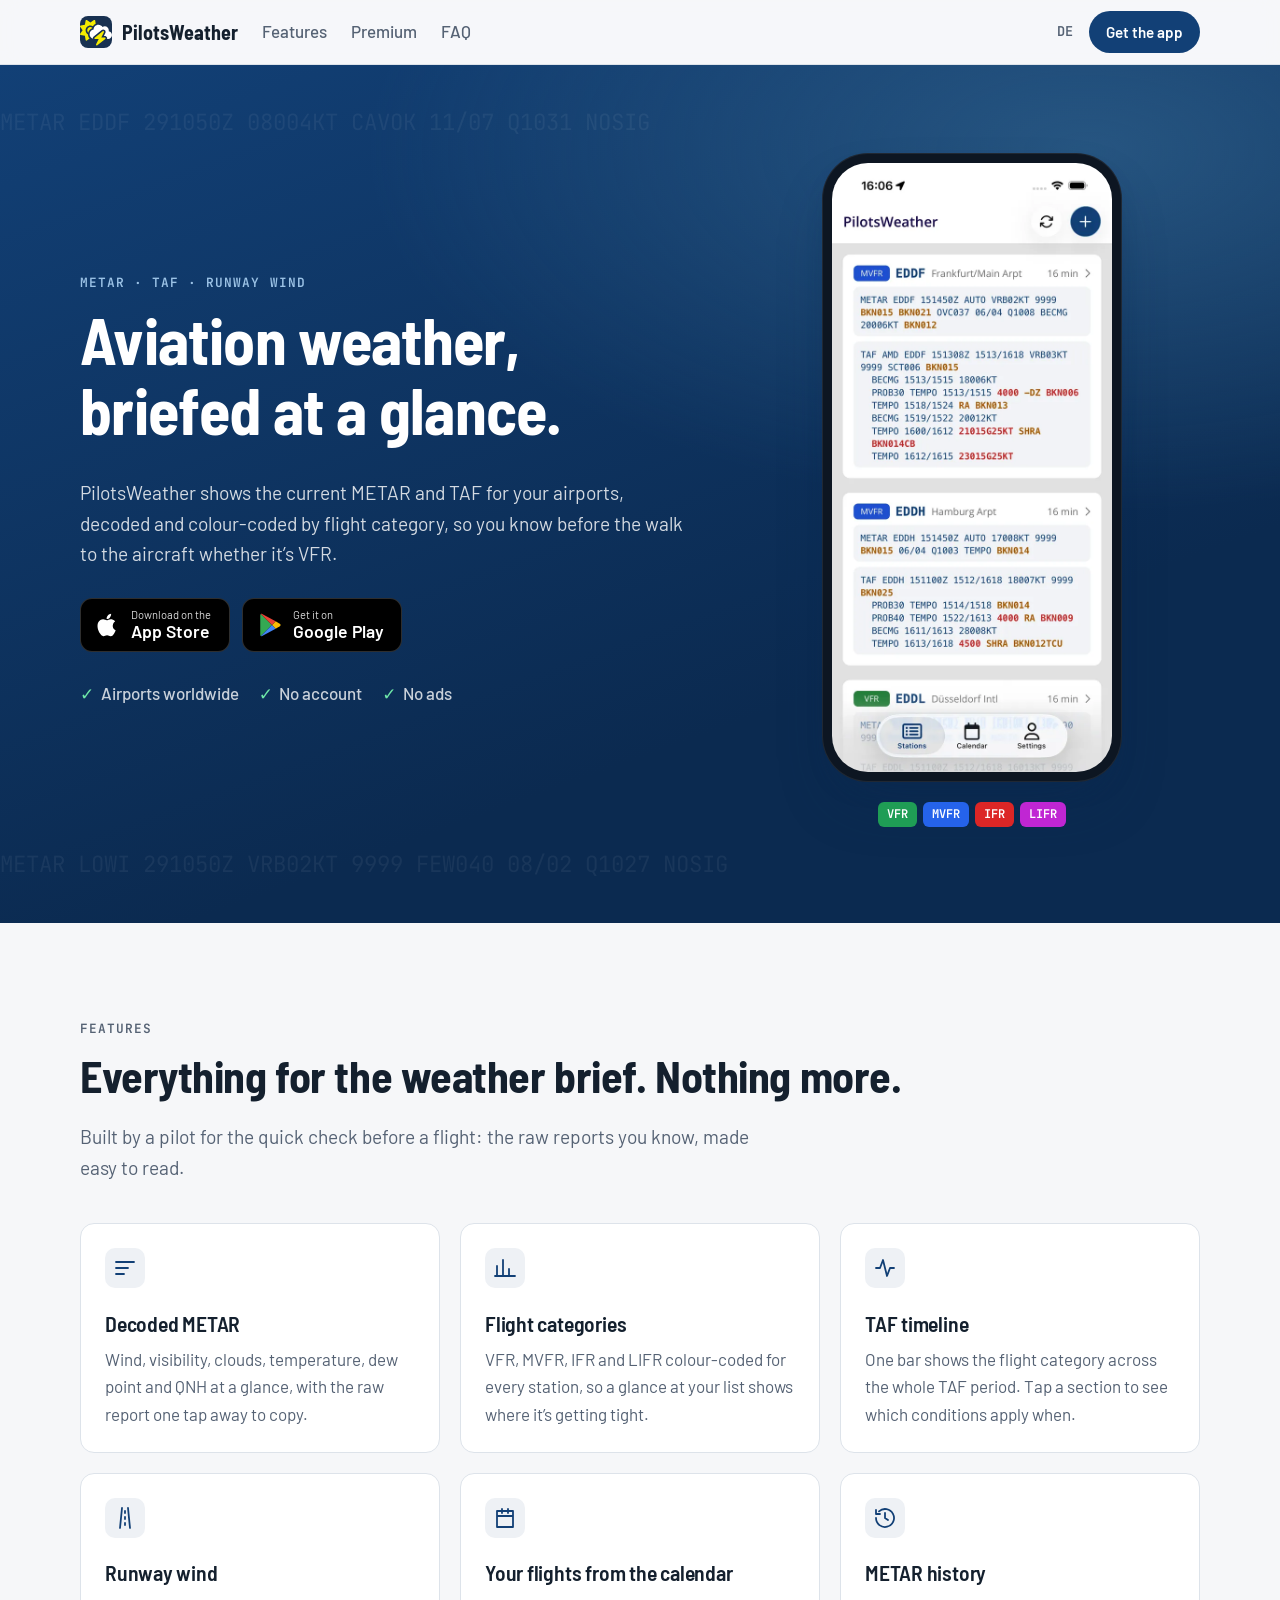
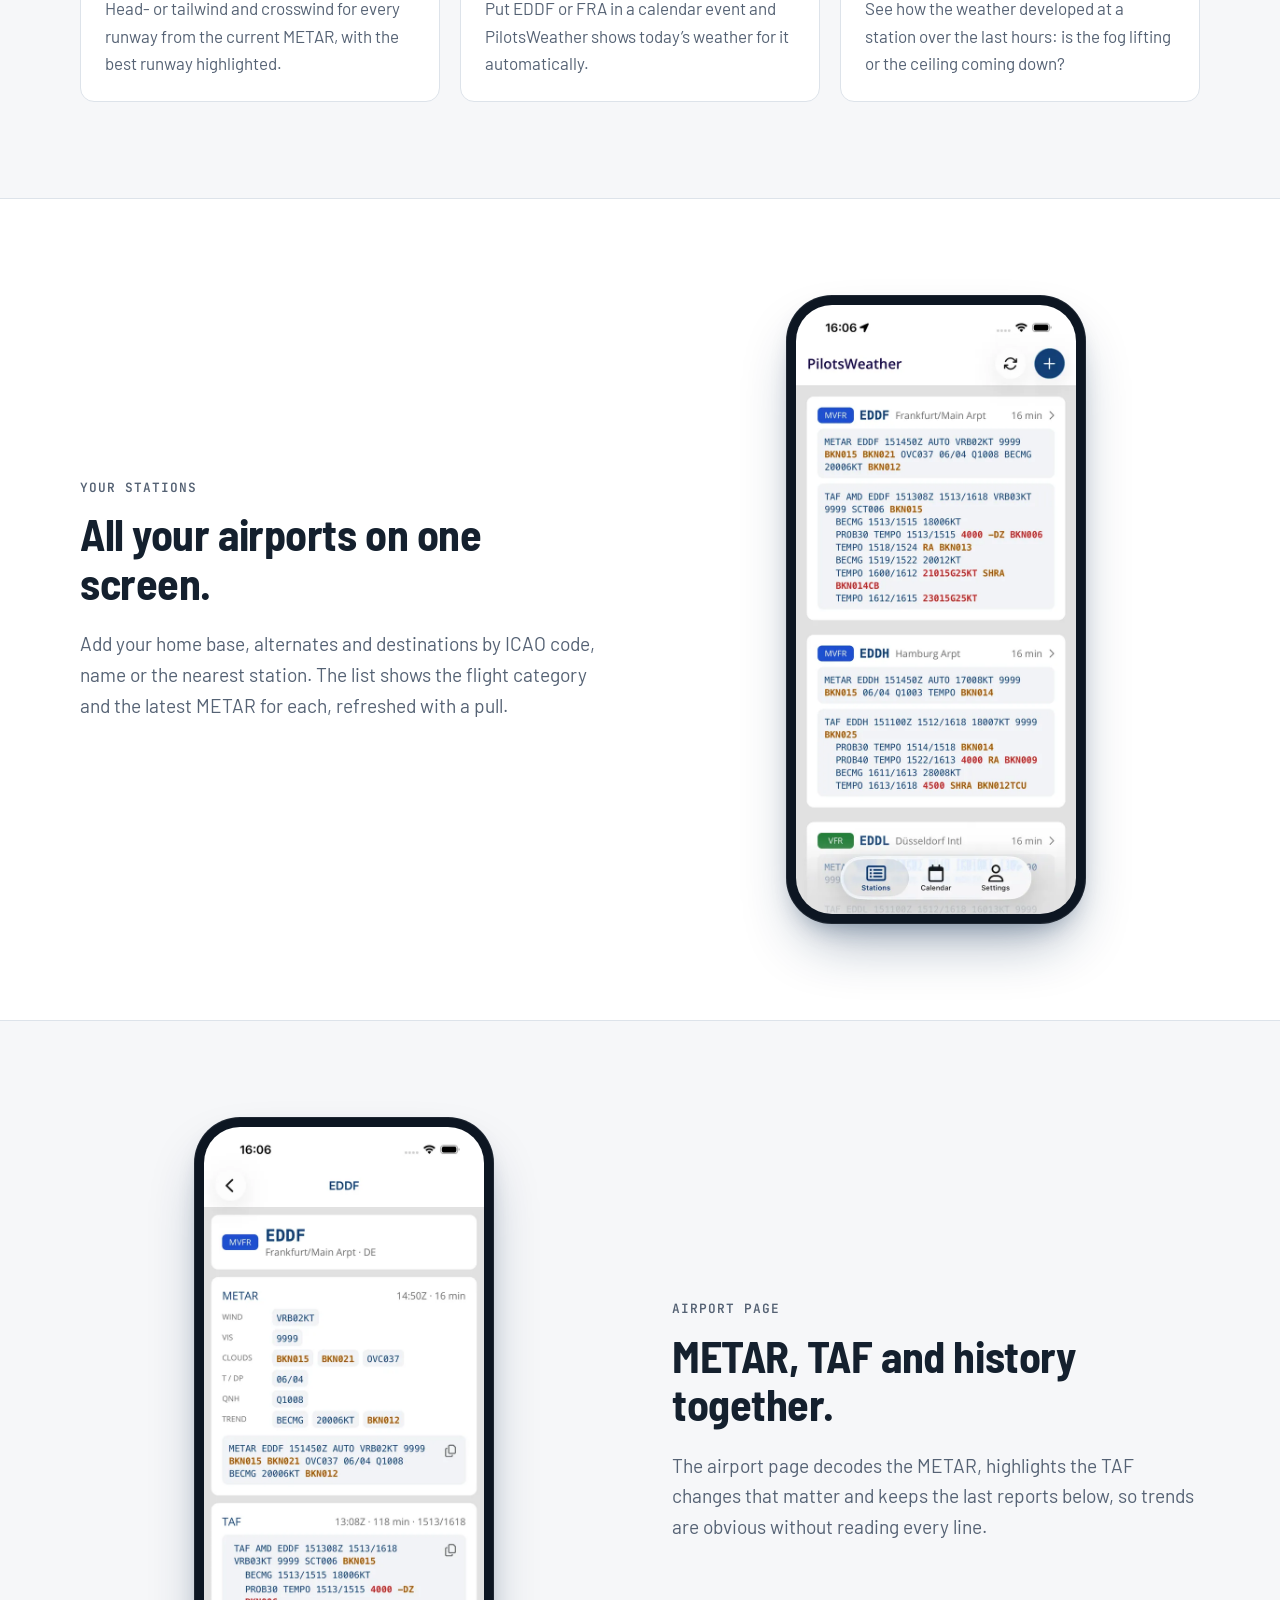
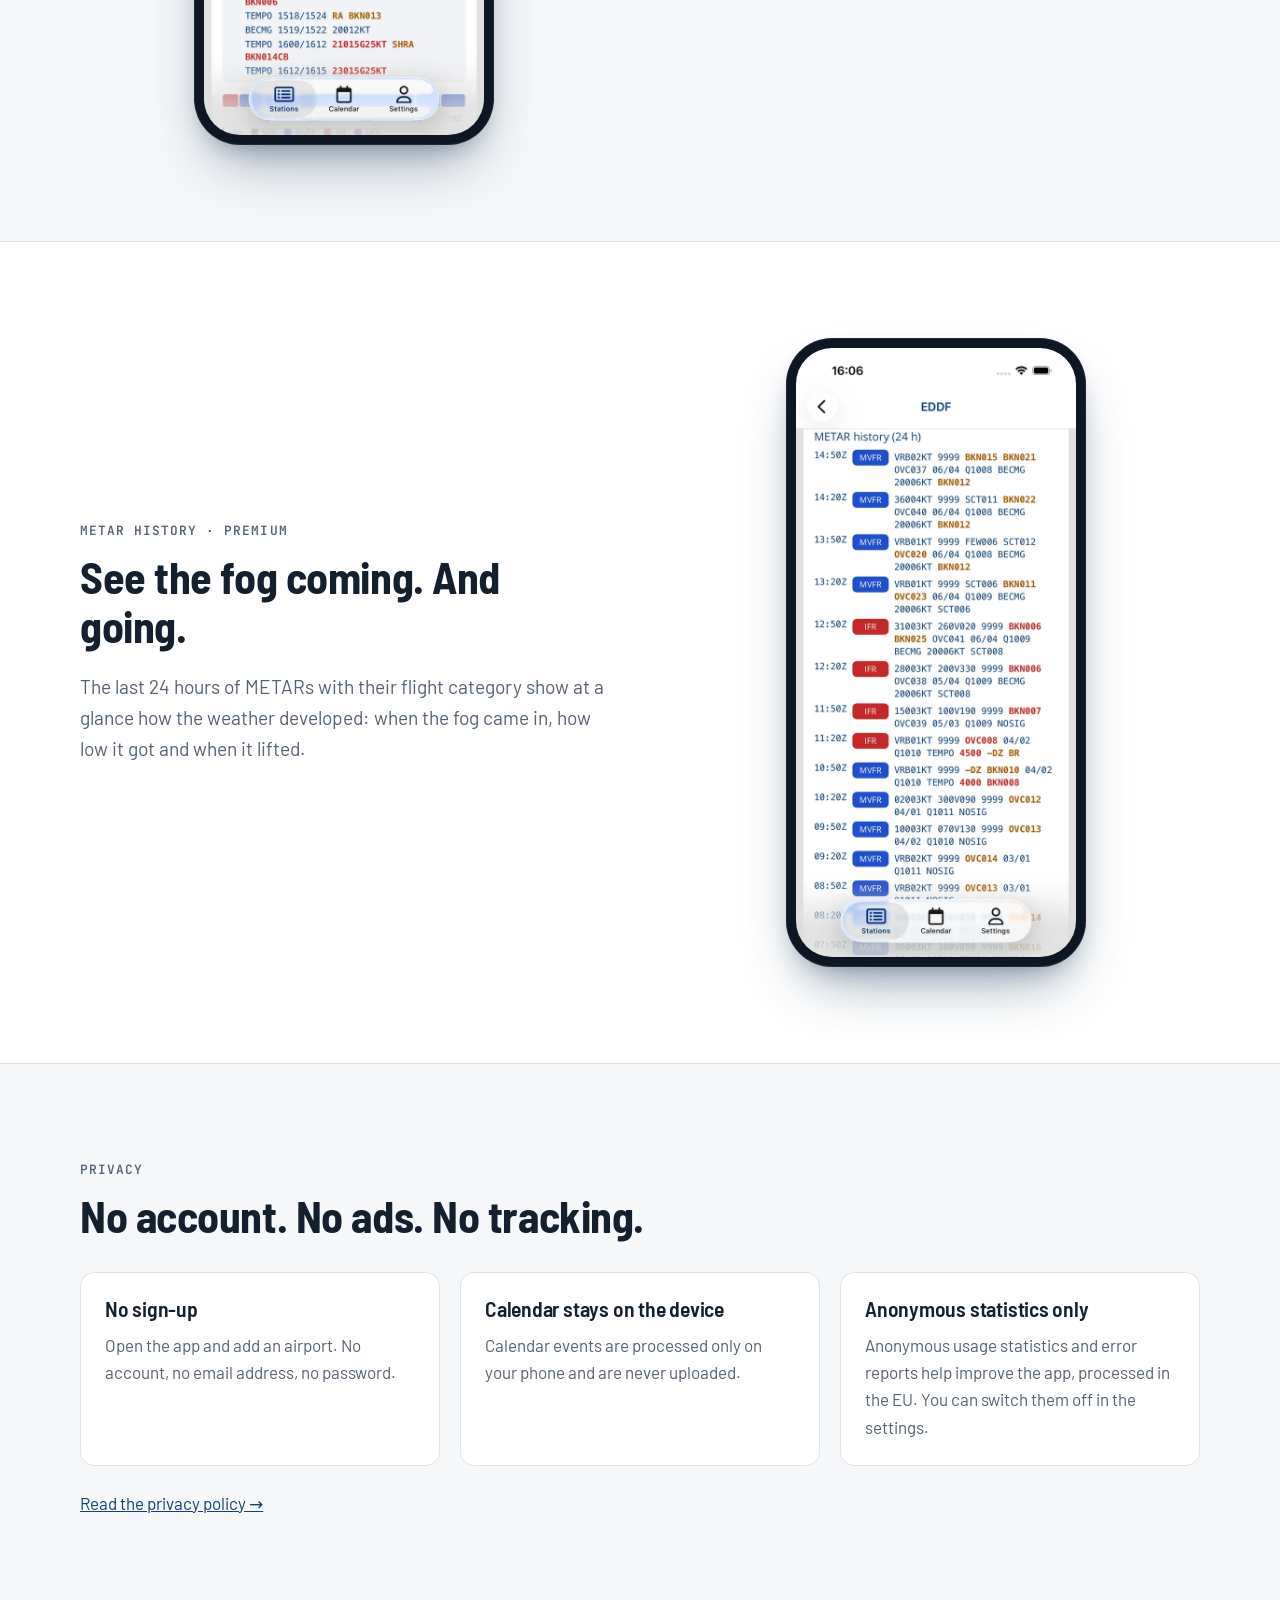
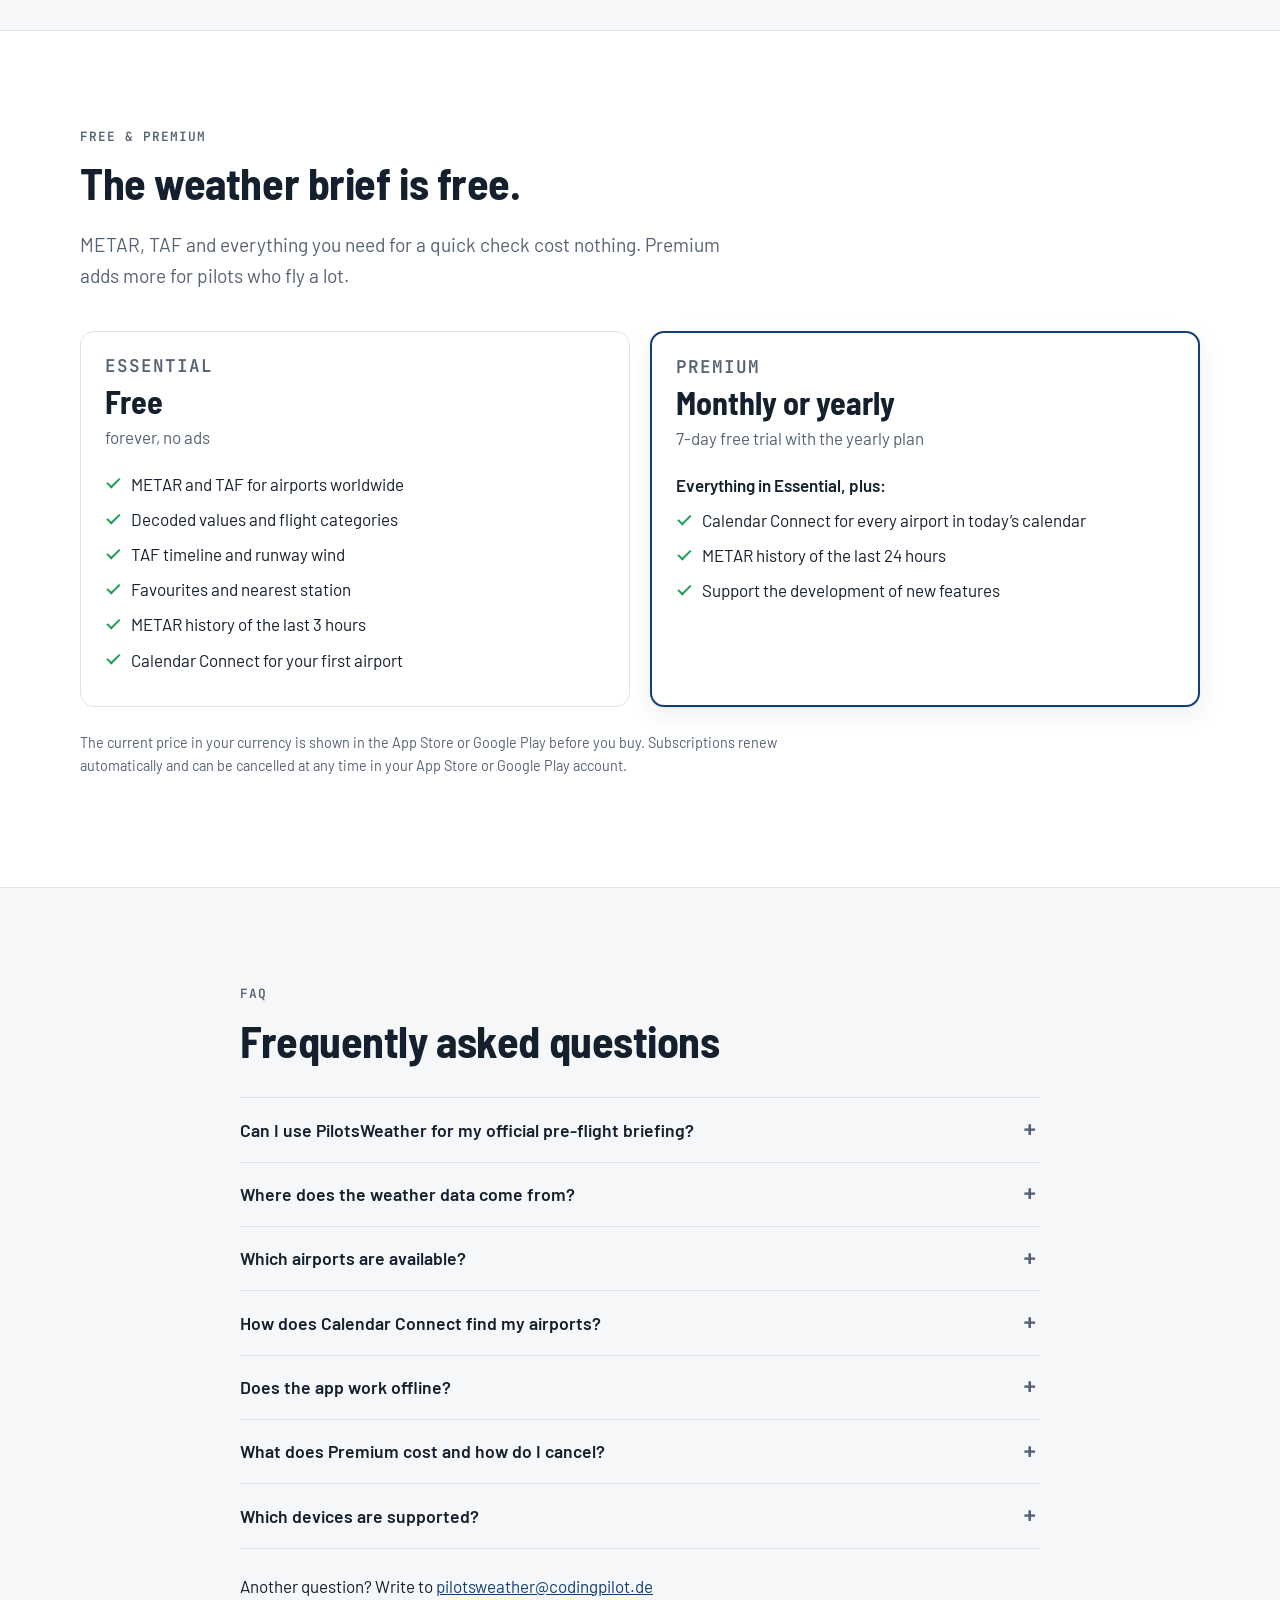
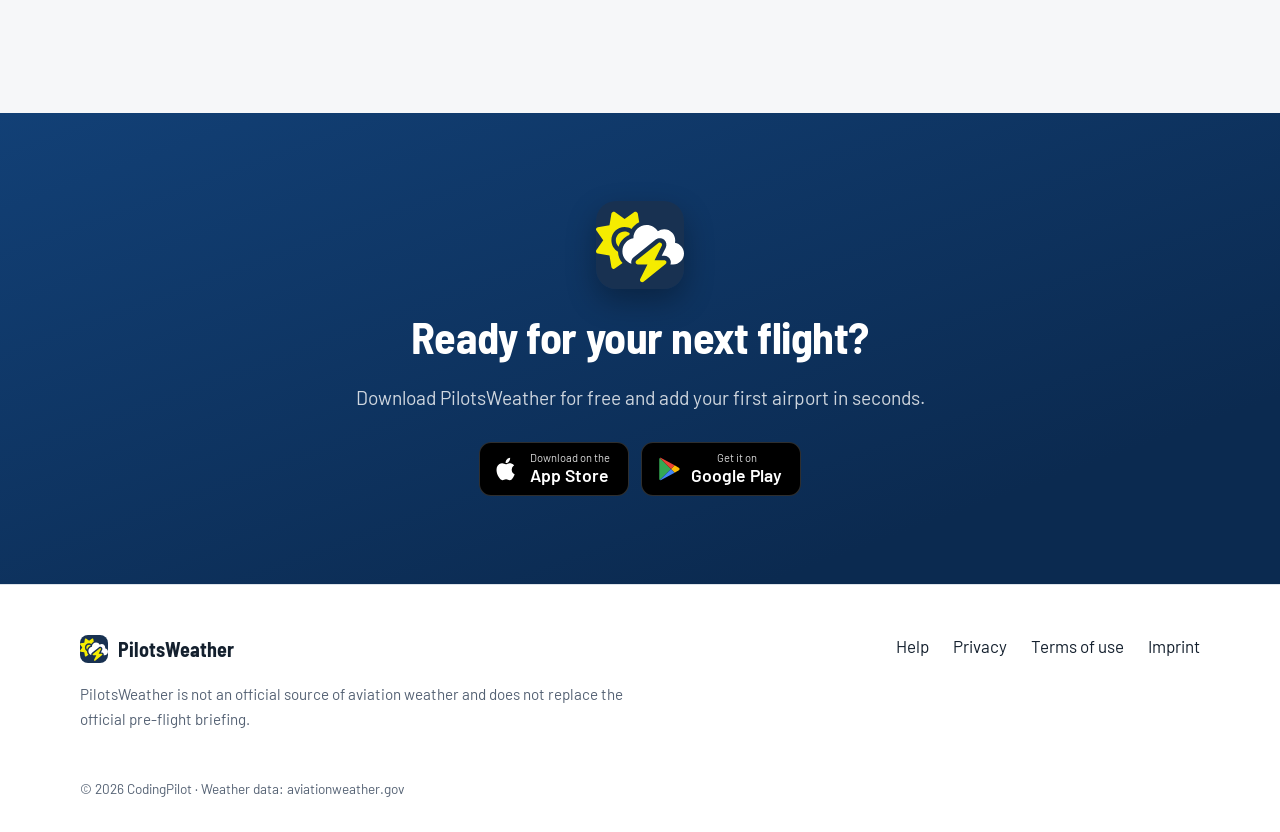
==== commit 6e3b425f: "Update website content from pilotsweather@712bc42" ====
--- a/index.html
+++ b/index.html
@@ -1,2 +1,5 @@
-<!DOCTYPE html><html lang="en" data-astro-cid-5hce7sga> <head><meta charset="utf-8"><meta name="viewport" content="width=device-width, initial-scale=1"><title>PilotsWeather – METAR &amp; TAF for pilots | iPhone &amp; Android</title><meta name="description" content="Decoded METAR and TAF for airports worldwide, flight categories, TAF timeline, runway wind and the weather for every airport in your calendar. No account, no ads."><link rel="canonical" href="https://pilotsweather.codingpilot.de/"><link rel="alternate" hreflang="en" href="https://pilotsweather.codingpilot.de/"><link rel="alternate" hreflang="de" href="https://pilotsweather.codingpilot.de/de/"><link rel="alternate" hreflang="x-default" href="https://pilotsweather.codingpilot.de/"><link rel="icon" href="/favicon.svg" type="image/svg+xml"><link rel="apple-touch-icon" href="/apple-touch-icon.png"><meta name="theme-color" content="#124076"><meta property="og:type" content="website"><meta property="og:title" content="PilotsWeather – METAR &#38; TAF for pilots | iPhone &#38; Android"><meta property="og:description" content="Decoded METAR and TAF for airports worldwide, flight categories, TAF timeline, runway wind and the weather for every airport in your calendar. No account, no ads."><meta property="og:url" content="https://pilotsweather.codingpilot.de/"><meta property="og:image" content="https://pilotsweather.codingpilot.de/og-image.png"><meta name="apple-itunes-app" content="app-id=6479964087"><script type="application/ld+json">{"@context":"https://schema.org","@type":"MobileApplication","name":"PilotsWeather","operatingSystem":"iOS 15.0+, Android 6.0+","applicationCategory":"WeatherApplication","inLanguage":["en","de"],"description":"Decoded METAR and TAF for airports worldwide, flight categories, TAF timeline, runway wind and the weather for every airport in your calendar. No account, no ads.","offers":{"@type":"Offer","price":"0","priceCurrency":"EUR"},"installUrl":["https://apps.apple.com/app/pilotsweather-metar-and-taf/id6479964087","https://play.google.com/store/apps/details?id=com.codingpilot.pilotsweather"],"author":{"@type":"Organization","name":"CodingPilot"}}</script><link rel="stylesheet" href="/_astro/index.WuVf8rKL.css">
-<link rel="stylesheet" href="/_astro/index.BQjB3t2-.css"></head> <body data-astro-cid-5hce7sga> <a class="skip-link" href="#main" data-astro-cid-5hce7sga>Skip to content</a> <header class="site-header" data-astro-cid-5hce7sga> <div class="container site-header__inner" data-astro-cid-5hce7sga> <a class="brand" href="/" data-astro-cid-5hce7sga> <img src="/app-icon.svg" alt="" width="32" height="32" data-astro-cid-5hce7sga> <span data-astro-cid-5hce7sga>PilotsWeather</span> </a> <nav class="site-nav" aria-label="Main navigation" data-astro-cid-5hce7sga> <a href="/#features" data-astro-cid-5hce7sga>Features</a> <a href="/#pro" data-astro-cid-5hce7sga>Premium</a> <a href="/#faq" data-astro-cid-5hce7sga>FAQ</a> </nav> <div class="site-header__actions" data-astro-cid-5hce7sga> <a class="lang-switch" href="/de/" hreflang="de" lang="de" data-astro-cid-5hce7sga>DE</a> <a class="btn btn--primary btn--small" href="/#download" data-astro-cid-5hce7sga>Get the app</a> </div> </div> </header> <main id="main" data-astro-cid-5hce7sga>   <section class="hero" data-astro-cid-xhaoqxbd> <div class="hero__metar mono" aria-hidden="true" data-astro-cid-xhaoqxbd> <span data-astro-cid-xhaoqxbd>METAR EDDF 291050Z 08004KT CAVOK 11/07 Q1031 NOSIG</span> <span data-astro-cid-xhaoqxbd>METAR LOWI 291050Z VRB02KT 9999 FEW040 08/02 Q1027 NOSIG</span> </div> <div class="container hero__inner" data-astro-cid-xhaoqxbd> <div class="hero__copy" data-astro-cid-xhaoqxbd> <p class="eyebrow hero__eyebrow" data-astro-cid-xhaoqxbd>METAR · TAF · Runway wind</p> <h1 data-astro-cid-xhaoqxbd>Aviation weather, briefed at a glance.</h1> <p class="lead hero__lead" data-astro-cid-xhaoqxbd>PilotsWeather shows the current METAR and TAF for your airports, decoded and colour-coded by flight category, so you know before the walk to the aircraft whether it’s VFR.</p> <div class="store-buttons"> <a class="store-button" href="https://apps.apple.com/app/pilotsweather-metar-and-taf/id6479964087" rel="noopener"> <svg viewBox="0 0 24 24" fill="currentColor" aria-hidden="true"> <path d="M16.37 12.62c-.03-2.6 2.13-3.86 2.23-3.92-1.22-1.78-3.11-2.02-3.78-2.05-1.6-.17-3.13.95-3.95.95-.82 0-2.07-.93-3.4-.9-1.75.02-3.37 1.02-4.27 2.58-1.83 3.17-.47 7.86 1.3 10.43.87 1.26 1.9 2.67 3.25 2.62 1.31-.05 1.8-.84 3.38-.84 1.57 0 2.02.84 3.4.81 1.4-.02 2.29-1.27 3.15-2.54 1-1.46 1.4-2.87 1.42-2.95-.03-.01-2.71-1.04-2.73-4.19ZM13.8 4.98c.71-.87 1.2-2.07 1.07-3.27-1.03.04-2.29.69-3.03 1.55-.66.77-1.25 2-1.09 3.18 1.15.09 2.33-.58 3.05-1.46Z"></path> </svg> <span><small>Download on the</small><strong>App Store</strong></span> </a> <a class="store-button" href="https://play.google.com/store/apps/details?id=com.codingpilot.pilotsweather" rel="noopener"> <svg viewBox="0 0 24 24" aria-hidden="true"> <path fill="#34a853" d="M3.6 1.8 13.8 12 3.6 22.2c-.37-.2-.6-.6-.6-1.08V2.88c0-.48.23-.88.6-1.08Z"></path> <path fill="#fbbc04" d="m17.2 8.6-3.4 3.4 3.4 3.4 3.83-2.18c.98-.56.98-1.88 0-2.44L17.2 8.6Z"></path> <path fill="#4285f4" d="M13.8 12 3.6 22.2c.33.18.75.18 1.15-.04L17.2 15.4 13.8 12Z"></path> <path fill="#ea4335" d="M3.6 1.8c.33-.18.75-.18 1.15.04L17.2 8.6 13.8 12 3.6 1.8Z"></path> </svg> <span><small>Get it on</small><strong>Google Play</strong></span> </a> </div> <ul class="hero__chips" data-astro-cid-xhaoqxbd> <li data-astro-cid-xhaoqxbd>Airports worldwide</li><li data-astro-cid-xhaoqxbd>No account</li><li data-astro-cid-xhaoqxbd>No ads</li> </ul> </div> <div class="hero__visual" data-astro-cid-xhaoqxbd> <div class="phone" data-astro-cid-i45gwdcj> <picture data-astro-cid-i45gwdcj> <source srcset="/_astro/07_stations_dark.IIR2hkgN_ZBnbKr.webp" media="(prefers-color-scheme: dark)" data-astro-cid-i45gwdcj> <img src="/_astro/03_stations.BaLwE2Tt_ZSaQTx.webp" width="600" height="1304" alt="PilotsWeather station list with METAR, flight categories and TAF" loading="eager" decoding="async" data-astro-cid-i45gwdcj> </picture> </div>  <div class="cat-legend mono" aria-hidden="true" data-astro-cid-xhaoqxbd> <span class="cat cat--vfr" data-astro-cid-xhaoqxbd>VFR</span> <span class="cat cat--mvfr" data-astro-cid-xhaoqxbd>MVFR</span> <span class="cat cat--ifr" data-astro-cid-xhaoqxbd>IFR</span> <span class="cat cat--lifr" data-astro-cid-xhaoqxbd>LIFR</span> </div> </div> </div> </section> <section class="section" id="features" data-astro-cid-xhaoqxbd> <div class="container" data-astro-cid-xhaoqxbd> <p class="eyebrow" data-astro-cid-xhaoqxbd>Features</p> <h2 data-astro-cid-xhaoqxbd>Everything for the weather brief. Nothing more.</h2> <p class="lead" data-astro-cid-xhaoqxbd>Built by a pilot for the quick check before a flight: the raw reports you know, made easy to read.</p> <div class="grid grid--3 features" data-astro-cid-xhaoqxbd> <article class="card feature" data-astro-cid-xhaoqxbd> <svg class="feature__icon" viewBox="0 0 24 24" aria-hidden="true" data-astro-cid-xhaoqxbd> <path d="M3 6h18M3 12h12M3 18h8" data-astro-cid-xhaoqxbd></path> </svg> <h3 data-astro-cid-xhaoqxbd>Decoded METAR</h3> <p data-astro-cid-xhaoqxbd>Wind, visibility, clouds, temperature, dew point and QNH at a glance, with the raw report one tap away to copy.</p> </article><article class="card feature" data-astro-cid-xhaoqxbd> <svg class="feature__icon" viewBox="0 0 24 24" aria-hidden="true" data-astro-cid-xhaoqxbd> <path d="M4 20V10M10 20V4M16 20v-7M22 20H2" data-astro-cid-xhaoqxbd></path> </svg> <h3 data-astro-cid-xhaoqxbd>Flight categories</h3> <p data-astro-cid-xhaoqxbd>VFR, MVFR, IFR and LIFR colour-coded for every station, so a glance at your list shows where it’s getting tight.</p> </article><article class="card feature" data-astro-cid-xhaoqxbd> <svg class="feature__icon" viewBox="0 0 24 24" aria-hidden="true" data-astro-cid-xhaoqxbd> <path d="M3 12h4l3-8 4 16 3-8h4" data-astro-cid-xhaoqxbd></path> </svg> <h3 data-astro-cid-xhaoqxbd>TAF timeline</h3> <p data-astro-cid-xhaoqxbd>One bar shows the flight category across the whole TAF period. Tap a section to see which conditions apply when.</p> </article><article class="card feature" data-astro-cid-xhaoqxbd> <svg class="feature__icon" viewBox="0 0 24 24" aria-hidden="true" data-astro-cid-xhaoqxbd> <path d="M9 2 7 22M15 2l2 20M12 5v2M12 11v2M12 17v2" data-astro-cid-xhaoqxbd></path> </svg> <h3 data-astro-cid-xhaoqxbd>Runway wind</h3> <p data-astro-cid-xhaoqxbd>Head- or tailwind and crosswind for every runway from the current METAR, with the best runway highlighted.</p> </article><article class="card feature" data-astro-cid-xhaoqxbd> <svg class="feature__icon" viewBox="0 0 24 24" aria-hidden="true" data-astro-cid-xhaoqxbd> <path d="M4 5h16v16H4zM4 10h16M9 3v4M15 3v4" data-astro-cid-xhaoqxbd></path> </svg> <h3 data-astro-cid-xhaoqxbd>Your flights from the calendar</h3> <p data-astro-cid-xhaoqxbd>Put EDDF or FRA in a calendar event and PilotsWeather shows today’s weather for it automatically.</p> </article><article class="card feature" data-astro-cid-xhaoqxbd> <svg class="feature__icon" viewBox="0 0 24 24" aria-hidden="true" data-astro-cid-xhaoqxbd> <path d="M3 12a9 9 0 1 0 3-6.7M3 4v4h4M12 7v5l3 2" data-astro-cid-xhaoqxbd></path> </svg> <h3 data-astro-cid-xhaoqxbd>METAR history</h3> <p data-astro-cid-xhaoqxbd>See how the weather developed at a station over the last hours: is the fog lifting or the ceiling coming down?</p> </article> </div> </div> </section> <section class="section showcase section--alt" data-astro-cid-xhaoqxbd> <div class="container showcase__inner" data-astro-cid-xhaoqxbd> <div class="showcase__copy" data-astro-cid-xhaoqxbd> <p class="eyebrow" data-astro-cid-xhaoqxbd>Your stations</p> <h2 data-astro-cid-xhaoqxbd>All your airports on one screen.</h2> <p class="lead" data-astro-cid-xhaoqxbd>Add your home base, alternates and destinations by ICAO code, name or the nearest station. The list shows the flight category and the latest METAR for each, refreshed with a pull.</p> </div> <div class="phone" data-astro-cid-i45gwdcj> <picture data-astro-cid-i45gwdcj> <source srcset="/_astro/07_stations_dark.IIR2hkgN_ZBnbKr.webp" media="(prefers-color-scheme: dark)" data-astro-cid-i45gwdcj> <img src="/_astro/03_stations.BaLwE2Tt_ZSaQTx.webp" width="600" height="1304" alt="List of saved stations with flight categories" loading="lazy" decoding="async" data-astro-cid-i45gwdcj> </picture> </div>  </div> </section><section class="section showcase showcase--flip" data-astro-cid-xhaoqxbd> <div class="container showcase__inner" data-astro-cid-xhaoqxbd> <div class="showcase__copy" data-astro-cid-xhaoqxbd> <p class="eyebrow" data-astro-cid-xhaoqxbd>Airport page</p> <h2 data-astro-cid-xhaoqxbd>METAR, TAF and history together.</h2> <p class="lead" data-astro-cid-xhaoqxbd>The airport page decodes the METAR, highlights the TAF changes that matter and keeps the last reports below, so trends are obvious without reading every line.</p> </div> <div class="phone" data-astro-cid-i45gwdcj> <picture data-astro-cid-i45gwdcj> <source srcset="/_astro/11_station_detail_dark.DJpKq6Cy_jPSoq.webp" media="(prefers-color-scheme: dark)" data-astro-cid-i45gwdcj> <img src="/_astro/08_station_detail.JarRlQ31_1B0axq.webp" width="600" height="1304" alt="Airport page for EDDF with decoded METAR, TAF and METAR history" loading="lazy" decoding="async" data-astro-cid-i45gwdcj> </picture> </div>  </div> </section><section class="section showcase section--alt" data-astro-cid-xhaoqxbd> <div class="container showcase__inner" data-astro-cid-xhaoqxbd> <div class="showcase__copy" data-astro-cid-xhaoqxbd> <p class="eyebrow" data-astro-cid-xhaoqxbd>METAR history · Premium</p> <h2 data-astro-cid-xhaoqxbd>See the fog coming. And going.</h2> <p class="lead" data-astro-cid-xhaoqxbd>The last 24 hours of METARs with their flight category show at a glance how the weather developed: when the fog came in, how low it got and when it lifted.</p> </div> <div class="phone" data-astro-cid-i45gwdcj> <picture data-astro-cid-i45gwdcj>  <img src="/_astro/10_history_premium.C_1SN3VJ_1oJEQh.webp" width="600" height="1304" alt="METAR history of the last 24 hours for EDDF with LIFR fog in the morning" loading="lazy" decoding="async" data-astro-cid-i45gwdcj> </picture> </div>  </div> </section><section class="section" id="privacy" data-astro-cid-xhaoqxbd> <div class="container" data-astro-cid-xhaoqxbd> <p class="eyebrow" data-astro-cid-xhaoqxbd>Privacy</p> <h2 data-astro-cid-xhaoqxbd>No account. No ads. No tracking.</h2> <div class="grid grid--3 privacy" data-astro-cid-xhaoqxbd> <article class="card" data-astro-cid-xhaoqxbd> <h3 data-astro-cid-xhaoqxbd>No sign-up</h3> <p data-astro-cid-xhaoqxbd>Open the app and add an airport. No account, no email address, no password.</p> </article><article class="card" data-astro-cid-xhaoqxbd> <h3 data-astro-cid-xhaoqxbd>Calendar stays on the device</h3> <p data-astro-cid-xhaoqxbd>Calendar events are processed only on your phone and are never uploaded.</p> </article><article class="card" data-astro-cid-xhaoqxbd> <h3 data-astro-cid-xhaoqxbd>Anonymous statistics only</h3> <p data-astro-cid-xhaoqxbd>Anonymous usage statistics and error reports help improve the app, processed in the EU. You can switch them off in the settings.</p> </article> </div> <p data-astro-cid-xhaoqxbd><a href="/privacy/" data-astro-cid-xhaoqxbd>Read the privacy policy →</a></p> </div> </section> <section class="section section--alt" id="pro" data-astro-cid-xhaoqxbd> <div class="container" data-astro-cid-xhaoqxbd> <p class="eyebrow" data-astro-cid-xhaoqxbd>Free &amp; Premium</p> <h2 data-astro-cid-xhaoqxbd>The weather brief is free.</h2> <p class="lead" data-astro-cid-xhaoqxbd>METAR, TAF and everything you need for a quick check cost nothing. Premium adds more for pilots who fly a lot.</p> <div class="grid grid--2 plans" data-astro-cid-xhaoqxbd> <article class="card plan" data-astro-cid-xhaoqxbd> <h3 data-astro-cid-xhaoqxbd>Essential</h3> <p class="plan__price" data-astro-cid-xhaoqxbd>Free</p> <p class="plan__note" data-astro-cid-xhaoqxbd>forever, no ads</p> <ul class="checks" data-astro-cid-xhaoqxbd> <li data-astro-cid-xhaoqxbd>METAR and TAF for airports worldwide</li><li data-astro-cid-xhaoqxbd>Decoded values and flight categories</li><li data-astro-cid-xhaoqxbd>TAF timeline and runway wind</li><li data-astro-cid-xhaoqxbd>Favourites and nearest station</li><li data-astro-cid-xhaoqxbd>METAR history of the last 3 hours</li><li data-astro-cid-xhaoqxbd>Calendar Connect for your first airport</li> </ul> </article> <article class="card plan plan--premium" data-astro-cid-xhaoqxbd> <h3 data-astro-cid-xhaoqxbd>Premium</h3> <p class="plan__price" data-astro-cid-xhaoqxbd>Monthly or yearly</p> <p class="plan__note" data-astro-cid-xhaoqxbd>7-day free trial with the yearly plan</p> <p class="plan__intro" data-astro-cid-xhaoqxbd>Everything in Essential, plus:</p> <ul class="checks" data-astro-cid-xhaoqxbd> <li data-astro-cid-xhaoqxbd>Calendar Connect for every airport in today’s calendar</li><li data-astro-cid-xhaoqxbd>METAR history of the last 24 hours</li><li data-astro-cid-xhaoqxbd>Support the development of new features</li> </ul> </article> </div> <p class="plans__footnote" data-astro-cid-xhaoqxbd>The current price in your currency is shown in the App Store or Google Play before you buy. Subscriptions renew automatically and can be cancelled at any time in your App Store or Google Play account.</p> </div> </section> <section class="section" id="faq" data-astro-cid-xhaoqxbd> <div class="container faq" data-astro-cid-xhaoqxbd> <p class="eyebrow" data-astro-cid-xhaoqxbd>FAQ</p> <h2 data-astro-cid-xhaoqxbd>Frequently asked questions</h2> <div class="faq__list" data-astro-cid-xhaoqxbd> <details class="faq__item" data-astro-cid-xhaoqxbd> <summary data-astro-cid-xhaoqxbd>Can I use PilotsWeather for my official pre-flight briefing?</summary> <p data-astro-cid-xhaoqxbd>No. PilotsWeather is a quick overview and doesn’t replace the official weather briefing required for your flight. Always check the official sources before you fly.</p> </details><details class="faq__item" data-astro-cid-xhaoqxbd> <summary data-astro-cid-xhaoqxbd>Where does the weather data come from?</summary> <p data-astro-cid-xhaoqxbd>METAR and TAF come from the Aviation Weather Center of the US National Weather Service (aviationweather.gov), which publishes reports from airports worldwide. Runway data comes from OurAirports.</p> </details><details class="faq__item" data-astro-cid-xhaoqxbd> <summary data-astro-cid-xhaoqxbd>Which airports are available?</summary> <p data-astro-cid-xhaoqxbd>Every airport worldwide that publishes a METAR or TAF. Search by ICAO code or name, or let the app find the nearest station.</p> </details><details class="faq__item" data-astro-cid-xhaoqxbd> <summary data-astro-cid-xhaoqxbd>How does Calendar Connect find my airports?</summary> <p data-astro-cid-xhaoqxbd>Choose a calendar in the settings and write the airport’s ICAO or IATA code (e.g. EDDF or FRA) in the title of the event. PilotsWeather shows the weather for the airports in today’s events. The calendar is read only on your phone.</p> </details><details class="faq__item" data-astro-cid-xhaoqxbd> <summary data-astro-cid-xhaoqxbd>Does the app work offline?</summary> <p data-astro-cid-xhaoqxbd>Reports you have already loaded stay visible without a connection, and the app shows that it is offline. For current weather you need an internet connection.</p> </details><details class="faq__item" data-astro-cid-xhaoqxbd> <summary data-astro-cid-xhaoqxbd>What does Premium cost and how do I cancel?</summary> <p data-astro-cid-xhaoqxbd>Premium is available monthly or yearly; the app shows the current price from the App Store or Google Play. You cancel in the subscription settings of your Apple or Google account, at the latest 24 hours before the end of the period.</p> </details><details class="faq__item" data-astro-cid-xhaoqxbd> <summary data-astro-cid-xhaoqxbd>Which devices are supported?</summary> <p data-astro-cid-xhaoqxbd>iPhone and iPad with iOS 15 or later, and Android phones with Android 6.0 or later. The app is available in English and German and supports dark mode.</p> </details> </div> <p class="faq__contact" data-astro-cid-xhaoqxbd> Another question? Write to <a href="mailto:pilotsweather@codingpilot.de" data-astro-cid-xhaoqxbd>pilotsweather@codingpilot.de</a> </p> </div> </section> <section class="download" id="download" data-astro-cid-xhaoqxbd> <div class="container download__inner" data-astro-cid-xhaoqxbd> <img src="/app-icon.svg" alt="" width="88" height="88" data-astro-cid-xhaoqxbd> <h2 data-astro-cid-xhaoqxbd>Ready for your next flight?</h2> <p class="lead" data-astro-cid-xhaoqxbd>Download PilotsWeather for free and add your first airport in seconds.</p> <div class="store-buttons"> <a class="store-button" href="https://apps.apple.com/app/pilotsweather-metar-and-taf/id6479964087" rel="noopener"> <svg viewBox="0 0 24 24" fill="currentColor" aria-hidden="true"> <path d="M16.37 12.62c-.03-2.6 2.13-3.86 2.23-3.92-1.22-1.78-3.11-2.02-3.78-2.05-1.6-.17-3.13.95-3.95.95-.82 0-2.07-.93-3.4-.9-1.75.02-3.37 1.02-4.27 2.58-1.83 3.17-.47 7.86 1.3 10.43.87 1.26 1.9 2.67 3.25 2.62 1.31-.05 1.8-.84 3.38-.84 1.57 0 2.02.84 3.4.81 1.4-.02 2.29-1.27 3.15-2.54 1-1.46 1.4-2.87 1.42-2.95-.03-.01-2.71-1.04-2.73-4.19ZM13.8 4.98c.71-.87 1.2-2.07 1.07-3.27-1.03.04-2.29.69-3.03 1.55-.66.77-1.25 2-1.09 3.18 1.15.09 2.33-.58 3.05-1.46Z"></path> </svg> <span><small>Download on the</small><strong>App Store</strong></span> </a> <a class="store-button" href="https://play.google.com/store/apps/details?id=com.codingpilot.pilotsweather" rel="noopener"> <svg viewBox="0 0 24 24" aria-hidden="true"> <path fill="#34a853" d="M3.6 1.8 13.8 12 3.6 22.2c-.37-.2-.6-.6-.6-1.08V2.88c0-.48.23-.88.6-1.08Z"></path> <path fill="#fbbc04" d="m17.2 8.6-3.4 3.4 3.4 3.4 3.83-2.18c.98-.56.98-1.88 0-2.44L17.2 8.6Z"></path> <path fill="#4285f4" d="M13.8 12 3.6 22.2c.33.18.75.18 1.15-.04L17.2 15.4 13.8 12Z"></path> <path fill="#ea4335" d="M3.6 1.8c.33-.18.75-.18 1.15.04L17.2 8.6 13.8 12 3.6 1.8Z"></path> </svg> <span><small>Get it on</small><strong>Google Play</strong></span> </a> </div> </div> </section>  </main> <footer class="site-footer" data-astro-cid-5hce7sga> <div class="container site-footer__inner" data-astro-cid-5hce7sga> <div data-astro-cid-5hce7sga> <a class="brand" href="/" data-astro-cid-5hce7sga> <img src="/app-icon.svg" alt="" width="28" height="28" data-astro-cid-5hce7sga> <span data-astro-cid-5hce7sga>PilotsWeather</span> </a> <p class="site-footer__note" data-astro-cid-5hce7sga>PilotsWeather is not an official source of aviation weather and does not replace the official pre-flight briefing.</p> </div> <nav class="site-footer__links" aria-label="Legal and help" data-astro-cid-5hce7sga> <a href="/support/" data-astro-cid-5hce7sga>Help</a> <a href="/privacy/" data-astro-cid-5hce7sga>Privacy</a> <a href="/terms/" data-astro-cid-5hce7sga>Terms of use</a> <a href="/imprint/" data-astro-cid-5hce7sga>Imprint</a> </nav> </div> <div class="container" data-astro-cid-5hce7sga> <p class="site-footer__copy" data-astro-cid-5hce7sga>© 2026 CodingPilot · Weather data: aviationweather.gov</p> </div> </footer> </body></html> +<!DOCTYPE html><html lang="en" data-astro-cid-5hce7sga> <head><meta charset="utf-8"><meta name="viewport" content="width=device-width, initial-scale=1"><title>PilotsWeather – METAR &amp; TAF for pilots | iPhone &amp; Android</title><meta name="description" content="Decoded METAR and TAF for airports worldwide, flight categories, TAF timeline, runway wind and the weather for every airport in your calendar. No account, no ads."><link rel="canonical" href="https://pilotsweather.codingpilot.de/"><link rel="alternate" hreflang="en" href="https://pilotsweather.codingpilot.de/"><link rel="alternate" hreflang="de" href="https://pilotsweather.codingpilot.de/de/"><link rel="alternate" hreflang="x-default" href="https://pilotsweather.codingpilot.de/"><link rel="icon" href="/favicon.svg" type="image/svg+xml"><link rel="apple-touch-icon" href="/apple-touch-icon.png"><meta name="theme-color" content="#124076"><meta property="og:type" content="website"><meta property="og:title" content="PilotsWeather – METAR &#38; TAF for pilots | iPhone &#38; Android"><meta property="og:description" content="Decoded METAR and TAF for airports worldwide, flight categories, TAF timeline, runway wind and the weather for every airport in your calendar. No account, no ads."><meta property="og:url" content="https://pilotsweather.codingpilot.de/"><meta property="og:image" content="https://pilotsweather.codingpilot.de/og-image.png"><meta name="apple-itunes-app" content="app-id=6479964087"><script type="application/ld+json">{"@context":"https://schema.org","@type":"MobileApplication","name":"PilotsWeather","operatingSystem":"iOS 15.0+, Android 6.0+","applicationCategory":"WeatherApplication","inLanguage":["en","de"],"description":"Decoded METAR and TAF for airports worldwide, flight categories, TAF timeline, runway wind and the weather for every airport in your calendar. No account, no ads.","offers":{"@type":"Offer","price":"0","priceCurrency":"EUR"},"installUrl":["https://apps.apple.com/app/pilotsweather-metar-and-taf/id6479964087","https://play.google.com/store/apps/details?id=com.codingpilot.pilotsweather"],"author":{"@type":"Organization","name":"CodingPilot"}}</script><script>
+    if (location.hash === '#/privacy') location.replace('/privacy/');
+    else if (location.hash === '#/terms') location.replace('/terms/');
+  </script><link rel="stylesheet" href="/_astro/index.WuVf8rKL.css">
+<link rel="stylesheet" href="/_astro/index.BQjB3t2-.css"></head> <body data-astro-cid-5hce7sga> <a class="skip-link" href="#main" data-astro-cid-5hce7sga>Skip to content</a> <header class="site-header" data-astro-cid-5hce7sga> <div class="container site-header__inner" data-astro-cid-5hce7sga> <a class="brand" href="/" data-astro-cid-5hce7sga> <img src="/app-icon.svg" alt="" width="32" height="32" data-astro-cid-5hce7sga> <span data-astro-cid-5hce7sga>PilotsWeather</span> </a> <nav class="site-nav" aria-label="Main navigation" data-astro-cid-5hce7sga> <a href="/#features" data-astro-cid-5hce7sga>Features</a> <a href="/#pro" data-astro-cid-5hce7sga>Premium</a> <a href="/#faq" data-astro-cid-5hce7sga>FAQ</a> </nav> <div class="site-header__actions" data-astro-cid-5hce7sga> <a class="lang-switch" href="/de/" hreflang="de" lang="de" data-astro-cid-5hce7sga>DE</a> <a class="btn btn--primary btn--small" href="/#download" data-astro-cid-5hce7sga>Get the app</a> </div> </div> </header> <main id="main" data-astro-cid-5hce7sga>     <section class="hero" data-astro-cid-xhaoqxbd> <div class="hero__metar mono" aria-hidden="true" data-astro-cid-xhaoqxbd> <span data-astro-cid-xhaoqxbd>METAR EDDF 291050Z 08004KT CAVOK 11/07 Q1031 NOSIG</span> <span data-astro-cid-xhaoqxbd>METAR LOWI 291050Z VRB02KT 9999 FEW040 08/02 Q1027 NOSIG</span> </div> <div class="container hero__inner" data-astro-cid-xhaoqxbd> <div class="hero__copy" data-astro-cid-xhaoqxbd> <p class="eyebrow hero__eyebrow" data-astro-cid-xhaoqxbd>METAR · TAF · Runway wind</p> <h1 data-astro-cid-xhaoqxbd>Aviation weather, briefed at a glance.</h1> <p class="lead hero__lead" data-astro-cid-xhaoqxbd>PilotsWeather shows the current METAR and TAF for your airports, decoded and colour-coded by flight category, so you know before the walk to the aircraft whether it’s VFR.</p> <div class="store-buttons"> <a class="store-button" href="https://apps.apple.com/app/pilotsweather-metar-and-taf/id6479964087?pt=126889393&ct=website-en-hero&mt=8" rel="noopener"> <svg viewBox="0 0 24 24" fill="currentColor" aria-hidden="true"> <path d="M16.37 12.62c-.03-2.6 2.13-3.86 2.23-3.92-1.22-1.78-3.11-2.02-3.78-2.05-1.6-.17-3.13.95-3.95.95-.82 0-2.07-.93-3.4-.9-1.75.02-3.37 1.02-4.27 2.58-1.83 3.17-.47 7.86 1.3 10.43.87 1.26 1.9 2.67 3.25 2.62 1.31-.05 1.8-.84 3.38-.84 1.57 0 2.02.84 3.4.81 1.4-.02 2.29-1.27 3.15-2.54 1-1.46 1.4-2.87 1.42-2.95-.03-.01-2.71-1.04-2.73-4.19ZM13.8 4.98c.71-.87 1.2-2.07 1.07-3.27-1.03.04-2.29.69-3.03 1.55-.66.77-1.25 2-1.09 3.18 1.15.09 2.33-.58 3.05-1.46Z"></path> </svg> <span><small>Download on the</small><strong>App Store</strong></span> </a> <a class="store-button" href="https://play.google.com/store/apps/details?id=com.codingpilot.pilotsweather&referrer=utm_source%3Dwebsite%26utm_medium%3Dhero%26utm_campaign%3Dwebsite-en-hero" rel="noopener"> <svg viewBox="0 0 24 24" aria-hidden="true"> <path fill="#34a853" d="M3.6 1.8 13.8 12 3.6 22.2c-.37-.2-.6-.6-.6-1.08V2.88c0-.48.23-.88.6-1.08Z"></path> <path fill="#fbbc04" d="m17.2 8.6-3.4 3.4 3.4 3.4 3.83-2.18c.98-.56.98-1.88 0-2.44L17.2 8.6Z"></path> <path fill="#4285f4" d="M13.8 12 3.6 22.2c.33.18.75.18 1.15-.04L17.2 15.4 13.8 12Z"></path> <path fill="#ea4335" d="M3.6 1.8c.33-.18.75-.18 1.15.04L17.2 8.6 13.8 12 3.6 1.8Z"></path> </svg> <span><small>Get it on</small><strong>Google Play</strong></span> </a> </div> <ul class="hero__chips" data-astro-cid-xhaoqxbd> <li data-astro-cid-xhaoqxbd>Airports worldwide</li><li data-astro-cid-xhaoqxbd>No account</li><li data-astro-cid-xhaoqxbd>No ads</li> </ul> </div> <div class="hero__visual" data-astro-cid-xhaoqxbd> <div class="phone" data-astro-cid-i45gwdcj> <picture data-astro-cid-i45gwdcj> <source srcset="/_astro/granted_dark_free_03_stations.pzk2t_UA_Mk3xX.webp" media="(prefers-color-scheme: dark)" data-astro-cid-i45gwdcj> <img src="/_astro/granted_light_free_03_stations.DOQd2WJh_1hFIxw.webp" width="600" height="1304" alt="PilotsWeather station list with METAR, flight categories and TAF" loading="eager" decoding="async" data-astro-cid-i45gwdcj> </picture> </div>  <div class="cat-legend mono" aria-hidden="true" data-astro-cid-xhaoqxbd> <span class="cat cat--vfr" data-astro-cid-xhaoqxbd>VFR</span> <span class="cat cat--mvfr" data-astro-cid-xhaoqxbd>MVFR</span> <span class="cat cat--ifr" data-astro-cid-xhaoqxbd>IFR</span> <span class="cat cat--lifr" data-astro-cid-xhaoqxbd>LIFR</span> </div> </div> </div> </section> <section class="section" id="features" data-astro-cid-xhaoqxbd> <div class="container" data-astro-cid-xhaoqxbd> <p class="eyebrow" data-astro-cid-xhaoqxbd>Features</p> <h2 data-astro-cid-xhaoqxbd>Everything for the weather brief. Nothing more.</h2> <p class="lead" data-astro-cid-xhaoqxbd>Built by a pilot for the quick check before a flight: the raw reports you know, made easy to read.</p> <div class="grid grid--3 features" data-astro-cid-xhaoqxbd> <article class="card feature" data-astro-cid-xhaoqxbd> <svg class="feature__icon" viewBox="0 0 24 24" aria-hidden="true" data-astro-cid-xhaoqxbd> <path d="M3 6h18M3 12h12M3 18h8" data-astro-cid-xhaoqxbd></path> </svg> <h3 data-astro-cid-xhaoqxbd>Decoded METAR</h3> <p data-astro-cid-xhaoqxbd>Wind, visibility, clouds, temperature, dew point and QNH at a glance, with the raw report one tap away to copy.</p> </article><article class="card feature" data-astro-cid-xhaoqxbd> <svg class="feature__icon" viewBox="0 0 24 24" aria-hidden="true" data-astro-cid-xhaoqxbd> <path d="M4 20V10M10 20V4M16 20v-7M22 20H2" data-astro-cid-xhaoqxbd></path> </svg> <h3 data-astro-cid-xhaoqxbd>Flight categories</h3> <p data-astro-cid-xhaoqxbd>VFR, MVFR, IFR and LIFR colour-coded for every station, so a glance at your list shows where it’s getting tight.</p> </article><article class="card feature" data-astro-cid-xhaoqxbd> <svg class="feature__icon" viewBox="0 0 24 24" aria-hidden="true" data-astro-cid-xhaoqxbd> <path d="M3 12h4l3-8 4 16 3-8h4" data-astro-cid-xhaoqxbd></path> </svg> <h3 data-astro-cid-xhaoqxbd>TAF timeline</h3> <p data-astro-cid-xhaoqxbd>One bar shows the flight category across the whole TAF period. Tap a section to see which conditions apply when.</p> </article><article class="card feature" data-astro-cid-xhaoqxbd> <svg class="feature__icon" viewBox="0 0 24 24" aria-hidden="true" data-astro-cid-xhaoqxbd> <path d="M9 2 7 22M15 2l2 20M12 5v2M12 11v2M12 17v2" data-astro-cid-xhaoqxbd></path> </svg> <h3 data-astro-cid-xhaoqxbd>Runway wind</h3> <p data-astro-cid-xhaoqxbd>Head- or tailwind and crosswind for every runway from the current METAR, with the best runway highlighted.</p> </article><article class="card feature" data-astro-cid-xhaoqxbd> <svg class="feature__icon" viewBox="0 0 24 24" aria-hidden="true" data-astro-cid-xhaoqxbd> <path d="M4 5h16v16H4zM4 10h16M9 3v4M15 3v4" data-astro-cid-xhaoqxbd></path> </svg> <h3 data-astro-cid-xhaoqxbd>Your flights from the calendar</h3> <p data-astro-cid-xhaoqxbd>Put EDDF or FRA in a calendar event and PilotsWeather shows today’s weather for it automatically.</p> </article><article class="card feature" data-astro-cid-xhaoqxbd> <svg class="feature__icon" viewBox="0 0 24 24" aria-hidden="true" data-astro-cid-xhaoqxbd> <path d="M3 12a9 9 0 1 0 3-6.7M3 4v4h4M12 7v5l3 2" data-astro-cid-xhaoqxbd></path> </svg> <h3 data-astro-cid-xhaoqxbd>METAR history</h3> <p data-astro-cid-xhaoqxbd>See how the weather developed at a station over the last hours: is the fog lifting or the ceiling coming down?</p> </article> </div> </div> </section> <section class="section showcase section--alt" data-astro-cid-xhaoqxbd> <div class="container showcase__inner" data-astro-cid-xhaoqxbd> <div class="showcase__copy" data-astro-cid-xhaoqxbd> <p class="eyebrow" data-astro-cid-xhaoqxbd>Your stations</p> <h2 data-astro-cid-xhaoqxbd>All your airports on one screen.</h2> <p class="lead" data-astro-cid-xhaoqxbd>Add your home base, alternates and destinations by ICAO code, name or the nearest station. The list shows the flight category and the latest METAR for each, refreshed with a pull.</p> </div> <div class="phone" data-astro-cid-i45gwdcj> <picture data-astro-cid-i45gwdcj> <source srcset="/_astro/granted_dark_free_03_stations.pzk2t_UA_Mk3xX.webp" media="(prefers-color-scheme: dark)" data-astro-cid-i45gwdcj> <img src="/_astro/granted_light_free_03_stations.DOQd2WJh_1hFIxw.webp" width="600" height="1304" alt="List of saved stations with flight categories" loading="lazy" decoding="async" data-astro-cid-i45gwdcj> </picture> </div>  </div> </section><section class="section showcase showcase--flip" data-astro-cid-xhaoqxbd> <div class="container showcase__inner" data-astro-cid-xhaoqxbd> <div class="showcase__copy" data-astro-cid-xhaoqxbd> <p class="eyebrow" data-astro-cid-xhaoqxbd>Airport page</p> <h2 data-astro-cid-xhaoqxbd>METAR, TAF and history together.</h2> <p class="lead" data-astro-cid-xhaoqxbd>The airport page decodes the METAR, highlights the TAF changes that matter and keeps the last reports below, so trends are obvious without reading every line.</p> </div> <div class="phone" data-astro-cid-i45gwdcj> <picture data-astro-cid-i45gwdcj> <source srcset="/_astro/granted_dark_free_07_station_detail.CeiOKmY__1yXwm2.webp" media="(prefers-color-scheme: dark)" data-astro-cid-i45gwdcj> <img src="/_astro/granted_light_free_07_station_detail.BQT6wh47_eTPzc.webp" width="600" height="1304" alt="Airport page for EDDF with decoded METAR, TAF and METAR history" loading="lazy" decoding="async" data-astro-cid-i45gwdcj> </picture> </div>  </div> </section><section class="section showcase section--alt" data-astro-cid-xhaoqxbd> <div class="container showcase__inner" data-astro-cid-xhaoqxbd> <div class="showcase__copy" data-astro-cid-xhaoqxbd> <p class="eyebrow" data-astro-cid-xhaoqxbd>METAR history · Premium</p> <h2 data-astro-cid-xhaoqxbd>See the fog coming. And going.</h2> <p class="lead" data-astro-cid-xhaoqxbd>The last 24 hours of METARs with their flight category show at a glance how the weather developed: when the fog came in, how low it got and when it lifted.</p> </div> <div class="phone" data-astro-cid-i45gwdcj> <picture data-astro-cid-i45gwdcj>  <img src="/_astro/granted_light_premium_08_history.Cq8tN_sB_Z2q0vpM.webp" width="600" height="1304" alt="METAR history of the last 24 hours for EDDF with LIFR fog in the morning" loading="lazy" decoding="async" data-astro-cid-i45gwdcj> </picture> </div>  </div> </section><section class="section" id="privacy" data-astro-cid-xhaoqxbd> <div class="container" data-astro-cid-xhaoqxbd> <p class="eyebrow" data-astro-cid-xhaoqxbd>Privacy</p> <h2 data-astro-cid-xhaoqxbd>No account. No ads. No tracking.</h2> <div class="grid grid--3 privacy" data-astro-cid-xhaoqxbd> <article class="card" data-astro-cid-xhaoqxbd> <h3 data-astro-cid-xhaoqxbd>No sign-up</h3> <p data-astro-cid-xhaoqxbd>Open the app and add an airport. No account, no email address, no password.</p> </article><article class="card" data-astro-cid-xhaoqxbd> <h3 data-astro-cid-xhaoqxbd>Calendar stays on the device</h3> <p data-astro-cid-xhaoqxbd>Calendar events are processed only on your phone and are never uploaded.</p> </article><article class="card" data-astro-cid-xhaoqxbd> <h3 data-astro-cid-xhaoqxbd>Anonymous statistics only</h3> <p data-astro-cid-xhaoqxbd>Anonymous usage statistics and error reports help improve the app, processed in the EU. You can switch them off in the settings.</p> </article> </div> <p data-astro-cid-xhaoqxbd><a href="/privacy/" data-astro-cid-xhaoqxbd>Read the privacy policy →</a></p> </div> </section> <section class="section section--alt" id="pro" data-astro-cid-xhaoqxbd> <div class="container" data-astro-cid-xhaoqxbd> <p class="eyebrow" data-astro-cid-xhaoqxbd>Free &amp; Premium</p> <h2 data-astro-cid-xhaoqxbd>The weather brief is free.</h2> <p class="lead" data-astro-cid-xhaoqxbd>METAR, TAF and everything you need for a quick check cost nothing. Premium adds more for pilots who fly a lot.</p> <div class="grid grid--2 plans" data-astro-cid-xhaoqxbd> <article class="card plan" data-astro-cid-xhaoqxbd> <h3 data-astro-cid-xhaoqxbd>Essential</h3> <p class="plan__price" data-astro-cid-xhaoqxbd>Free</p> <p class="plan__note" data-astro-cid-xhaoqxbd>forever, no ads</p> <ul class="checks" data-astro-cid-xhaoqxbd> <li data-astro-cid-xhaoqxbd>METAR and TAF for airports worldwide</li><li data-astro-cid-xhaoqxbd>Decoded values and flight categories</li><li data-astro-cid-xhaoqxbd>TAF timeline and runway wind</li><li data-astro-cid-xhaoqxbd>Favourites and nearest station</li><li data-astro-cid-xhaoqxbd>METAR history of the last 3 hours</li><li data-astro-cid-xhaoqxbd>Calendar Connect for your first airport</li> </ul> </article> <article class="card plan plan--premium" data-astro-cid-xhaoqxbd> <h3 data-astro-cid-xhaoqxbd>Premium</h3> <p class="plan__price" data-astro-cid-xhaoqxbd>Monthly or yearly</p> <p class="plan__note" data-astro-cid-xhaoqxbd>7-day free trial with the yearly plan</p> <p class="plan__intro" data-astro-cid-xhaoqxbd>Everything in Essential, plus:</p> <ul class="checks" data-astro-cid-xhaoqxbd> <li data-astro-cid-xhaoqxbd>Calendar Connect for every airport in today’s calendar</li><li data-astro-cid-xhaoqxbd>METAR history of the last 24 hours</li><li data-astro-cid-xhaoqxbd>Support the development of new features</li> </ul> </article> </div> <p class="plans__footnote" data-astro-cid-xhaoqxbd>The current price in your currency is shown in the App Store or Google Play before you buy. Subscriptions renew automatically and can be cancelled at any time in your App Store or Google Play account.</p> </div> </section> <section class="section" id="faq" data-astro-cid-xhaoqxbd> <div class="container faq" data-astro-cid-xhaoqxbd> <p class="eyebrow" data-astro-cid-xhaoqxbd>FAQ</p> <h2 data-astro-cid-xhaoqxbd>Frequently asked questions</h2> <div class="faq__list" data-astro-cid-xhaoqxbd> <details class="faq__item" data-astro-cid-xhaoqxbd> <summary data-astro-cid-xhaoqxbd>Can I use PilotsWeather for my official pre-flight briefing?</summary> <p data-astro-cid-xhaoqxbd>No. PilotsWeather is a quick overview and doesn’t replace the official weather briefing required for your flight. Always check the official sources before you fly.</p> </details><details class="faq__item" data-astro-cid-xhaoqxbd> <summary data-astro-cid-xhaoqxbd>Where does the weather data come from?</summary> <p data-astro-cid-xhaoqxbd>METAR and TAF come from the Aviation Weather Center of the US National Weather Service (aviationweather.gov), which publishes reports from airports worldwide. Runway data comes from OurAirports.</p> </details><details class="faq__item" data-astro-cid-xhaoqxbd> <summary data-astro-cid-xhaoqxbd>Which airports are available?</summary> <p data-astro-cid-xhaoqxbd>Every airport worldwide that publishes a METAR or TAF. Search by ICAO code or name, or let the app find the nearest station.</p> </details><details class="faq__item" data-astro-cid-xhaoqxbd> <summary data-astro-cid-xhaoqxbd>How does Calendar Connect find my airports?</summary> <p data-astro-cid-xhaoqxbd>Choose a calendar in the settings and write the airport’s ICAO or IATA code (e.g. EDDF or FRA) in the title of the event. PilotsWeather shows the weather for the airports in today’s events. The calendar is read only on your phone.</p> </details><details class="faq__item" data-astro-cid-xhaoqxbd> <summary data-astro-cid-xhaoqxbd>Does the app work offline?</summary> <p data-astro-cid-xhaoqxbd>Reports you have already loaded stay visible without a connection, and the app shows that it is offline. For current weather you need an internet connection.</p> </details><details class="faq__item" data-astro-cid-xhaoqxbd> <summary data-astro-cid-xhaoqxbd>What does Premium cost and how do I cancel?</summary> <p data-astro-cid-xhaoqxbd>Premium is available monthly or yearly; the app shows the current price from the App Store or Google Play. You cancel in the subscription settings of your Apple or Google account, at the latest 24 hours before the end of the period.</p> </details><details class="faq__item" data-astro-cid-xhaoqxbd> <summary data-astro-cid-xhaoqxbd>Which devices are supported?</summary> <p data-astro-cid-xhaoqxbd>iPhone and iPad with iOS 15 or later, and Android phones with Android 6.0 or later. The app is available in English and German and supports dark mode.</p> </details> </div> <p class="faq__contact" data-astro-cid-xhaoqxbd> Another question? Write to <a href="mailto:pilotsweather@codingpilot.de" data-astro-cid-xhaoqxbd>pilotsweather@codingpilot.de</a> </p> </div> </section> <section class="download" id="download" data-astro-cid-xhaoqxbd> <div class="container download__inner" data-astro-cid-xhaoqxbd> <img src="/app-icon.svg" alt="" width="88" height="88" data-astro-cid-xhaoqxbd> <h2 data-astro-cid-xhaoqxbd>Ready for your next flight?</h2> <p class="lead" data-astro-cid-xhaoqxbd>Download PilotsWeather for free and add your first airport in seconds.</p> <div class="store-buttons"> <a class="store-button" href="https://apps.apple.com/app/pilotsweather-metar-and-taf/id6479964087?pt=126889393&ct=website-en-download&mt=8" rel="noopener"> <svg viewBox="0 0 24 24" fill="currentColor" aria-hidden="true"> <path d="M16.37 12.62c-.03-2.6 2.13-3.86 2.23-3.92-1.22-1.78-3.11-2.02-3.78-2.05-1.6-.17-3.13.95-3.95.95-.82 0-2.07-.93-3.4-.9-1.75.02-3.37 1.02-4.27 2.58-1.83 3.17-.47 7.86 1.3 10.43.87 1.26 1.9 2.67 3.25 2.62 1.31-.05 1.8-.84 3.38-.84 1.57 0 2.02.84 3.4.81 1.4-.02 2.29-1.27 3.15-2.54 1-1.46 1.4-2.87 1.42-2.95-.03-.01-2.71-1.04-2.73-4.19ZM13.8 4.98c.71-.87 1.2-2.07 1.07-3.27-1.03.04-2.29.69-3.03 1.55-.66.77-1.25 2-1.09 3.18 1.15.09 2.33-.58 3.05-1.46Z"></path> </svg> <span><small>Download on the</small><strong>App Store</strong></span> </a> <a class="store-button" href="https://play.google.com/store/apps/details?id=com.codingpilot.pilotsweather&referrer=utm_source%3Dwebsite%26utm_medium%3Ddownload%26utm_campaign%3Dwebsite-en-download" rel="noopener"> <svg viewBox="0 0 24 24" aria-hidden="true"> <path fill="#34a853" d="M3.6 1.8 13.8 12 3.6 22.2c-.37-.2-.6-.6-.6-1.08V2.88c0-.48.23-.88.6-1.08Z"></path> <path fill="#fbbc04" d="m17.2 8.6-3.4 3.4 3.4 3.4 3.83-2.18c.98-.56.98-1.88 0-2.44L17.2 8.6Z"></path> <path fill="#4285f4" d="M13.8 12 3.6 22.2c.33.18.75.18 1.15-.04L17.2 15.4 13.8 12Z"></path> <path fill="#ea4335" d="M3.6 1.8c.33-.18.75-.18 1.15.04L17.2 8.6 13.8 12 3.6 1.8Z"></path> </svg> <span><small>Get it on</small><strong>Google Play</strong></span> </a> </div> </div> </section>  </main> <footer class="site-footer" data-astro-cid-5hce7sga> <div class="container site-footer__inner" data-astro-cid-5hce7sga> <div data-astro-cid-5hce7sga> <a class="brand" href="/" data-astro-cid-5hce7sga> <img src="/app-icon.svg" alt="" width="28" height="28" data-astro-cid-5hce7sga> <span data-astro-cid-5hce7sga>PilotsWeather</span> </a> <p class="site-footer__note" data-astro-cid-5hce7sga>PilotsWeather is not an official source of aviation weather and does not replace the official pre-flight briefing.</p> </div> <nav class="site-footer__links" aria-label="Legal and help" data-astro-cid-5hce7sga> <a href="/support/" data-astro-cid-5hce7sga>Help</a> <a href="/privacy/" data-astro-cid-5hce7sga>Privacy</a> <a href="/terms/" data-astro-cid-5hce7sga>Terms of use</a> <a href="/imprint/" data-astro-cid-5hce7sga>Imprint</a> </nav> </div> <div class="container" data-astro-cid-5hce7sga> <p class="site-footer__copy" data-astro-cid-5hce7sga>© 2026 CodingPilot · Weather data: aviationweather.gov</p> </div> </footer> </body></html> 
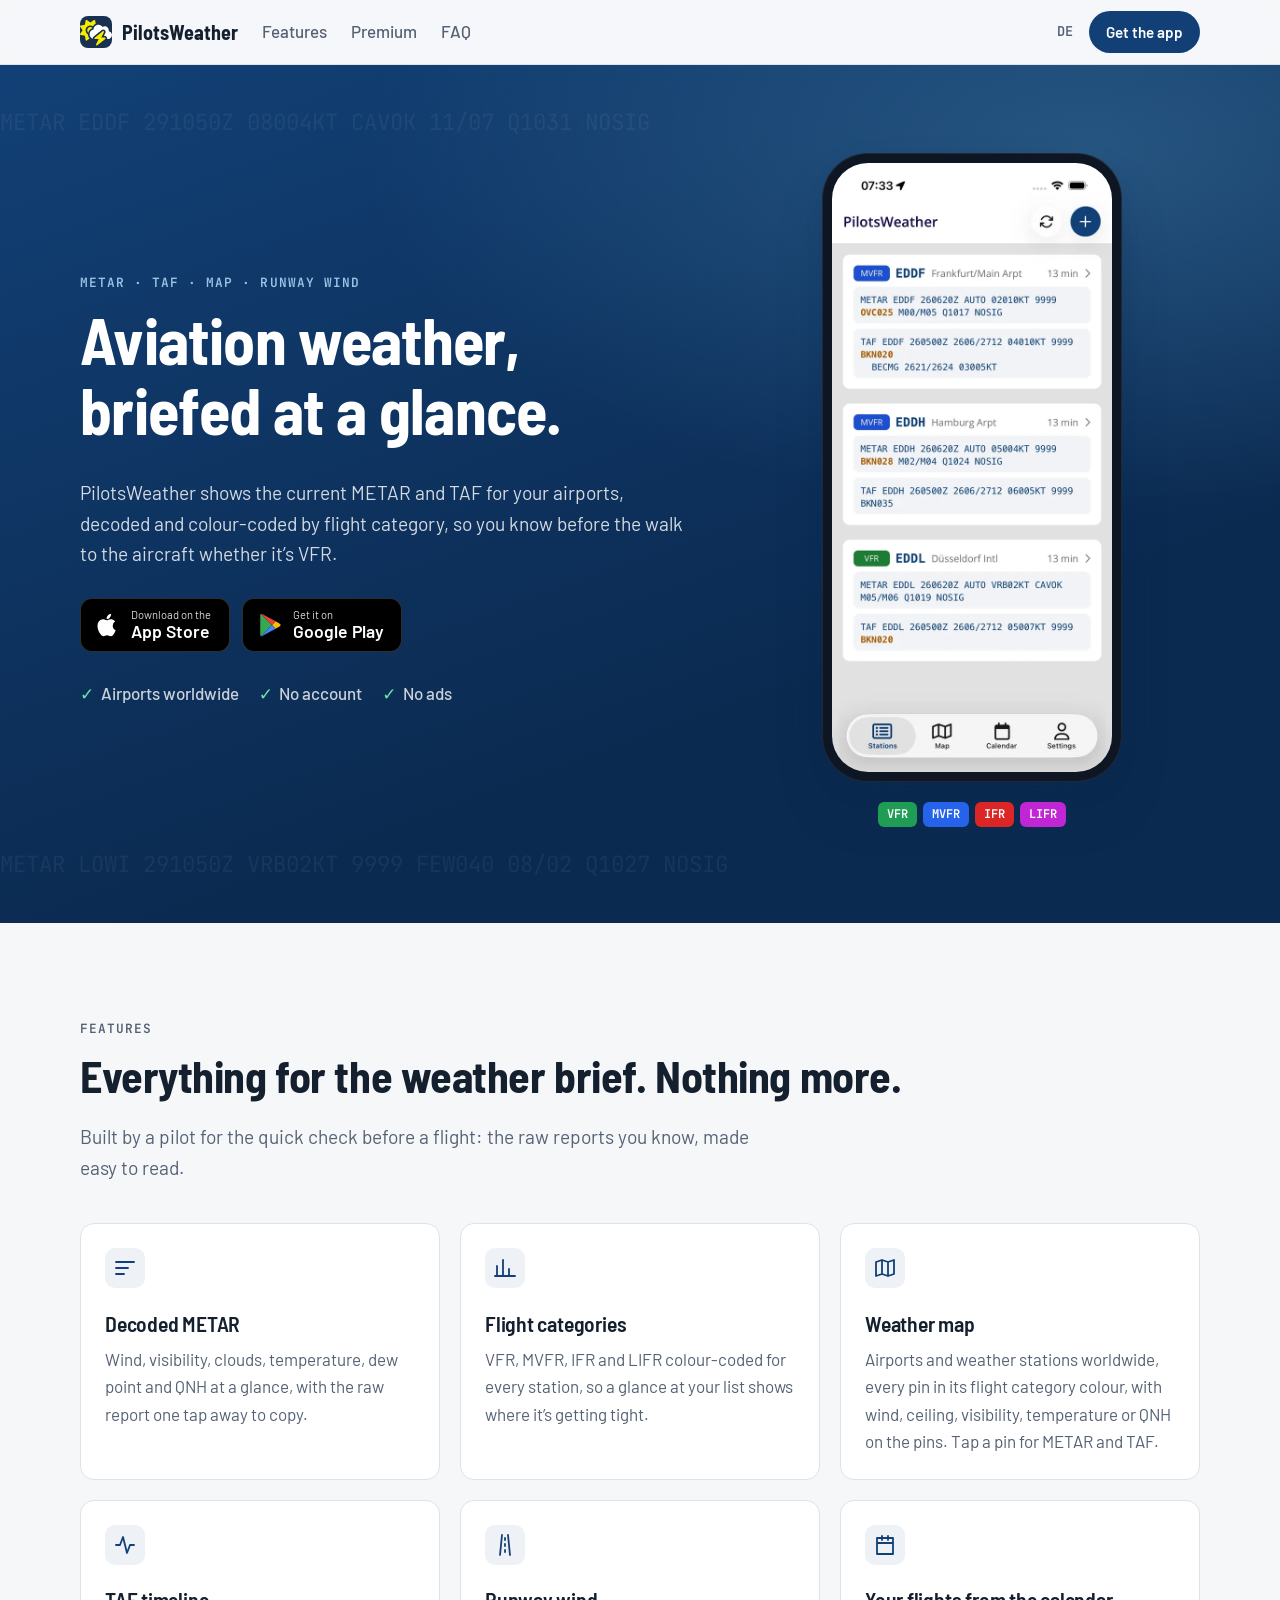
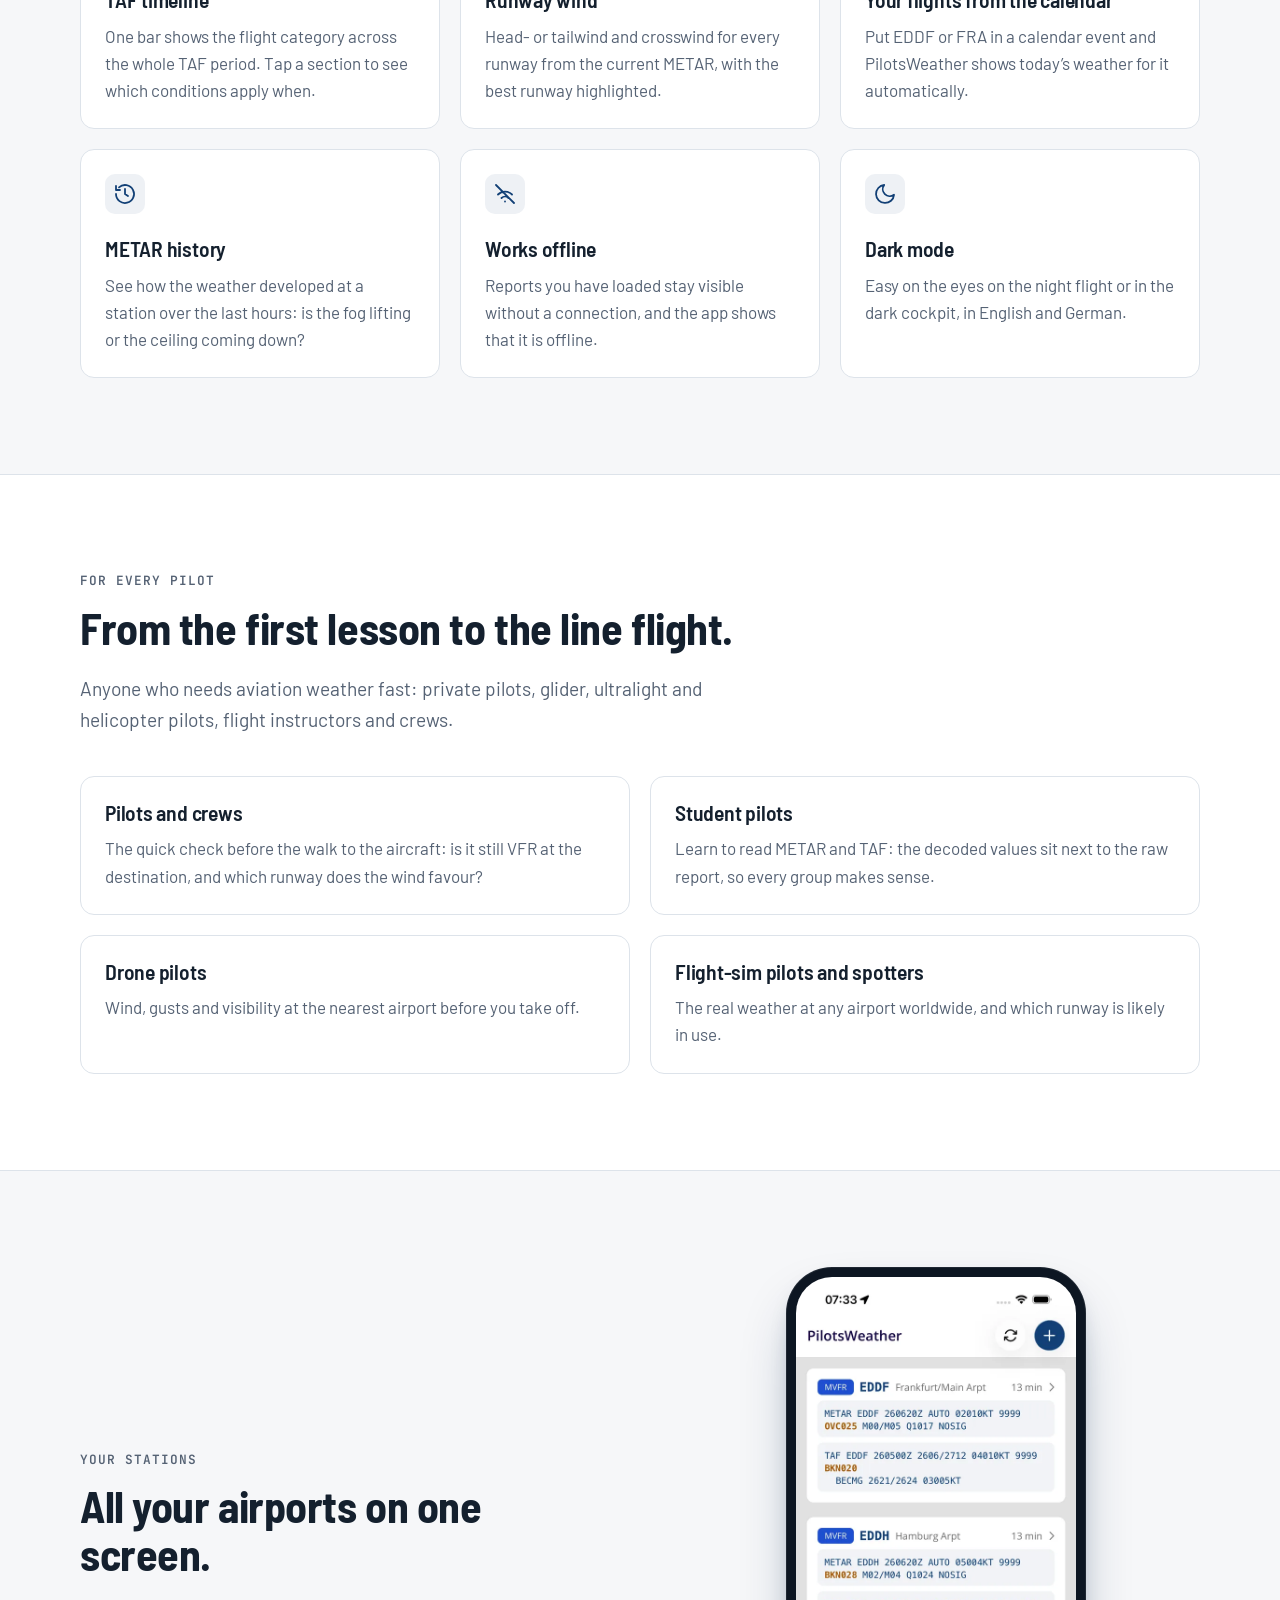
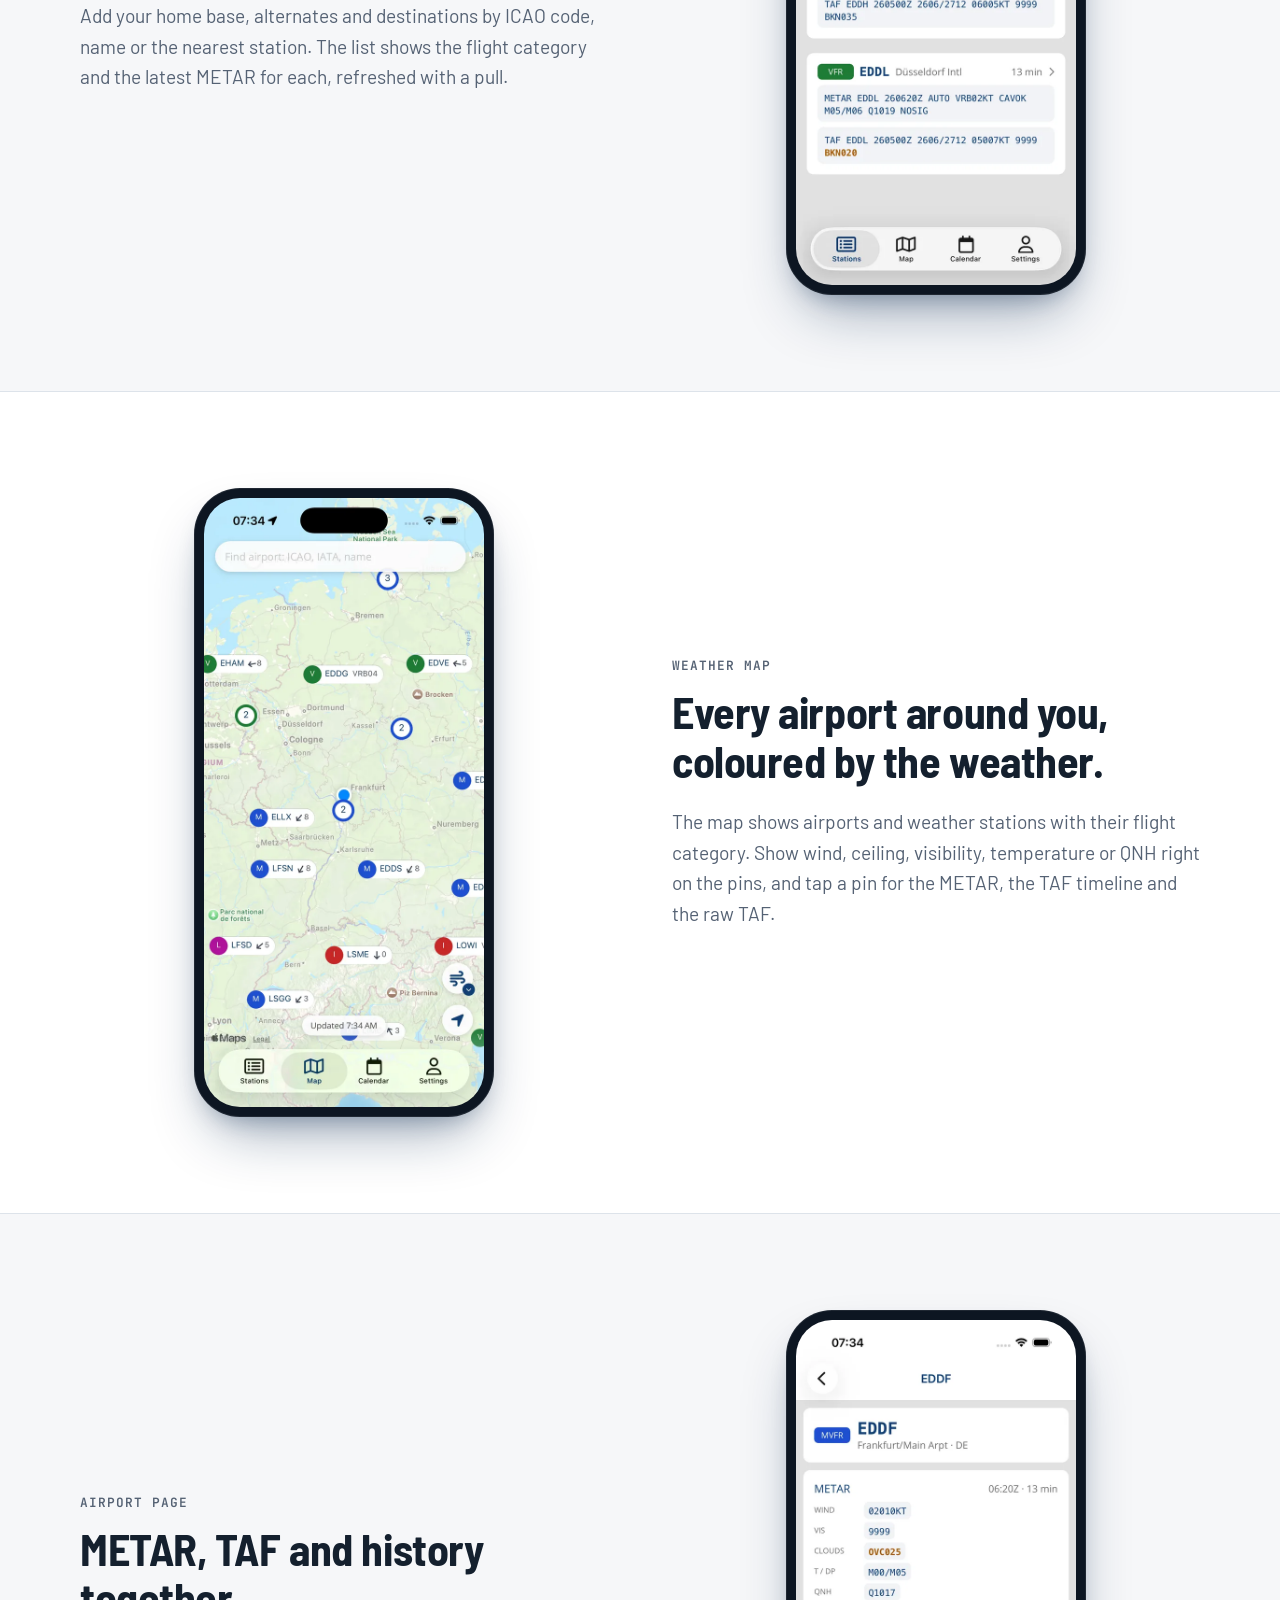
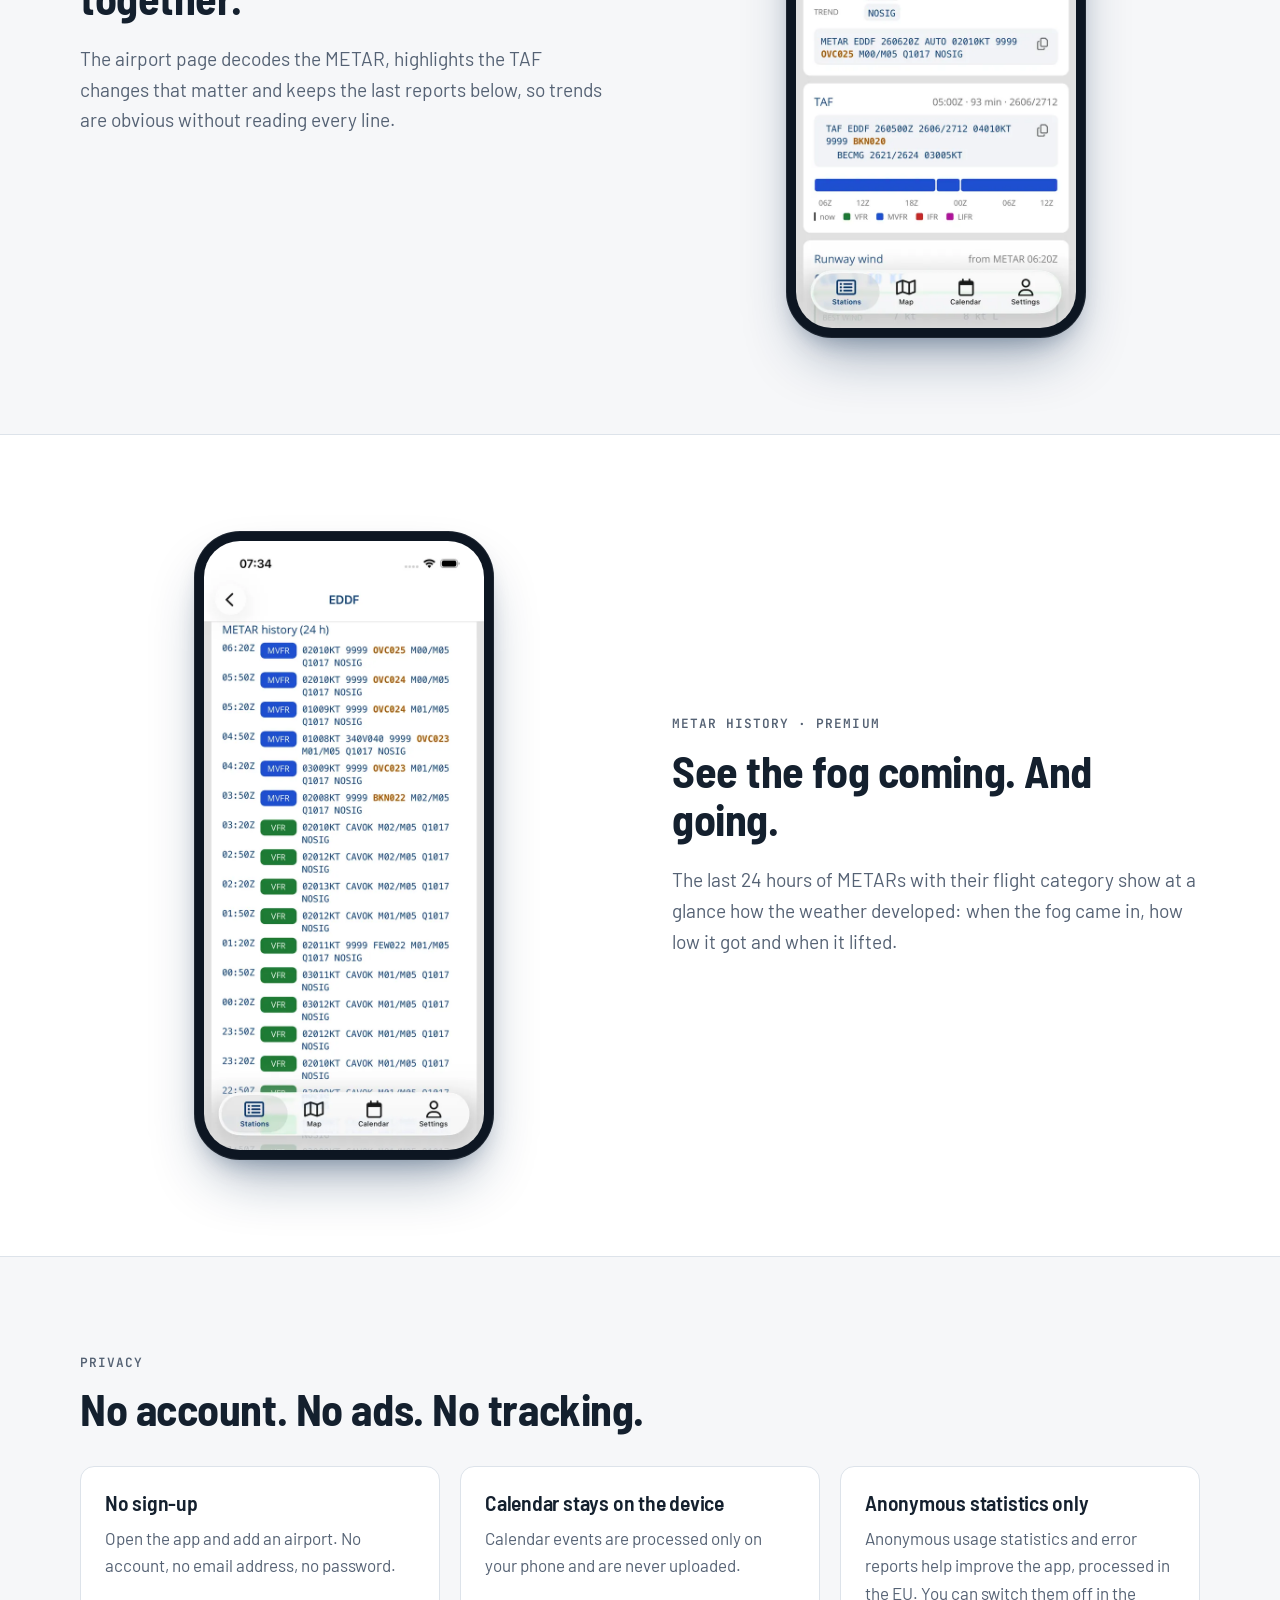
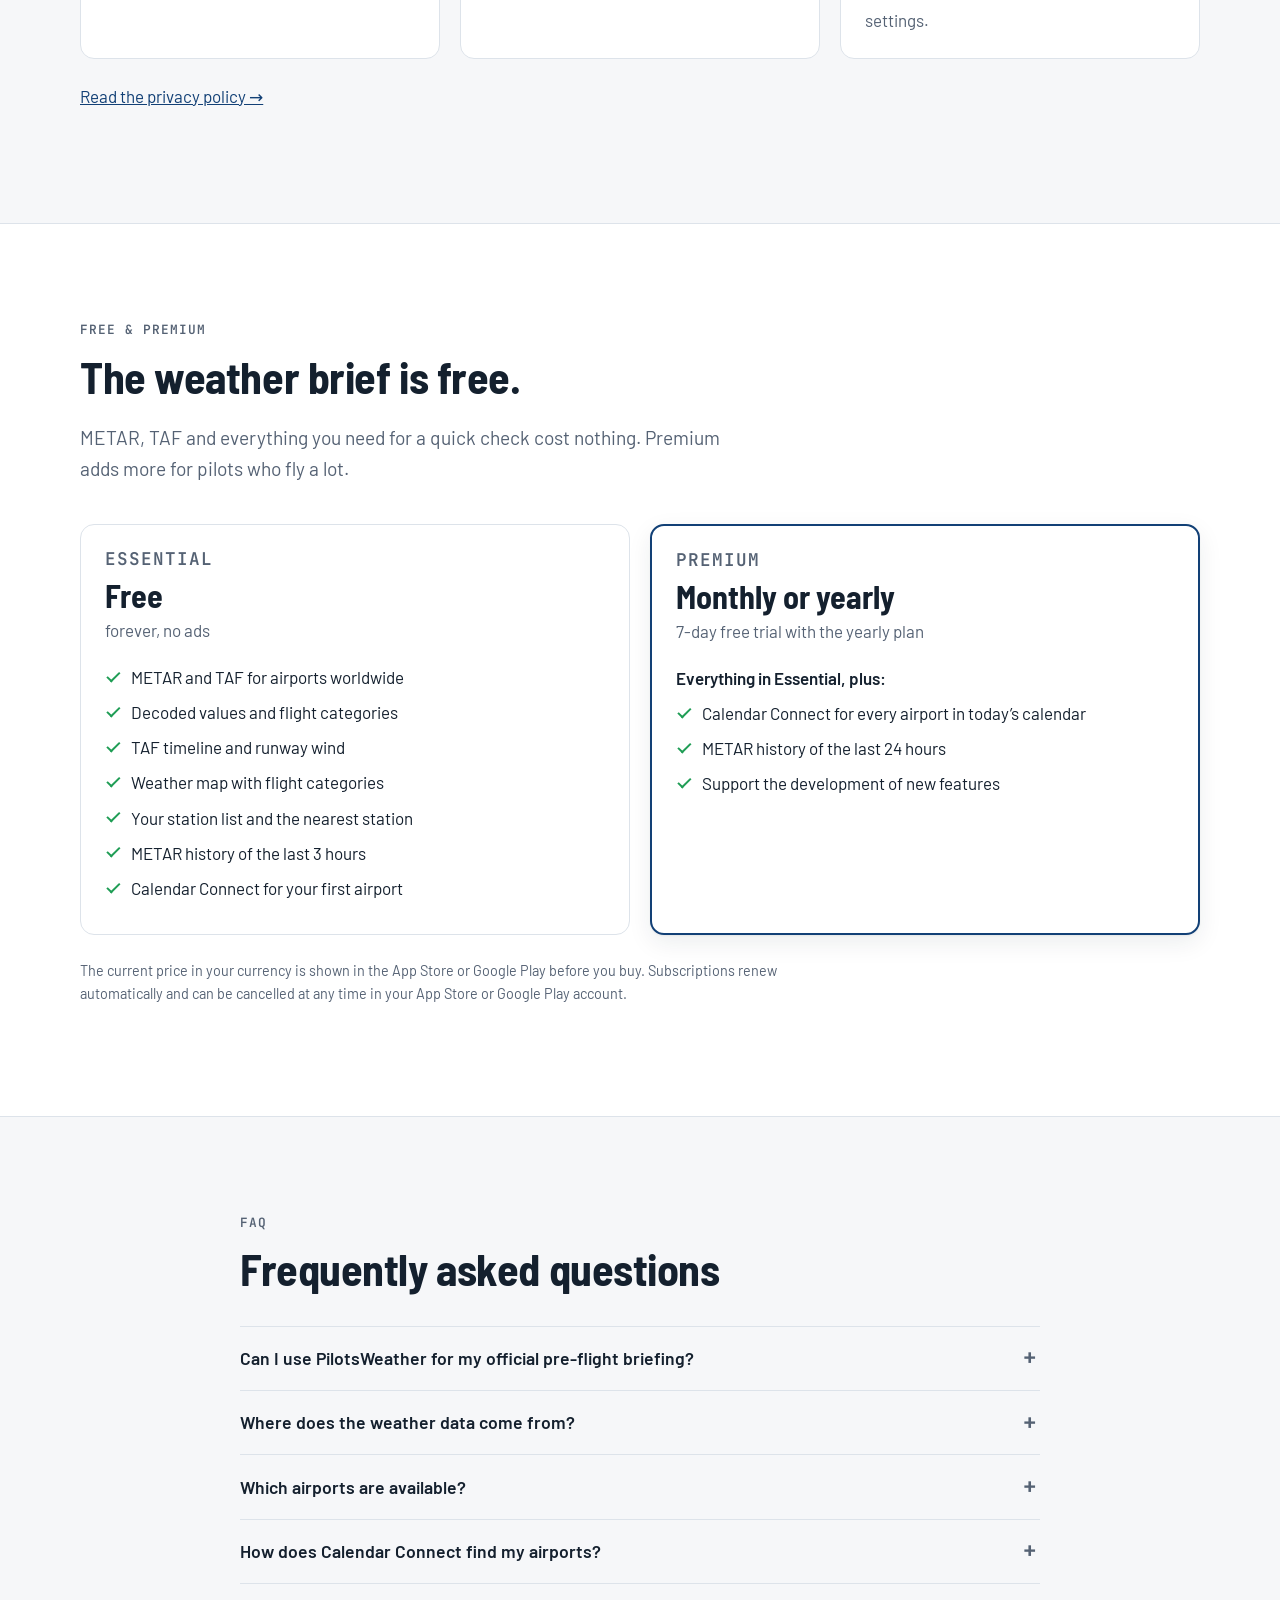
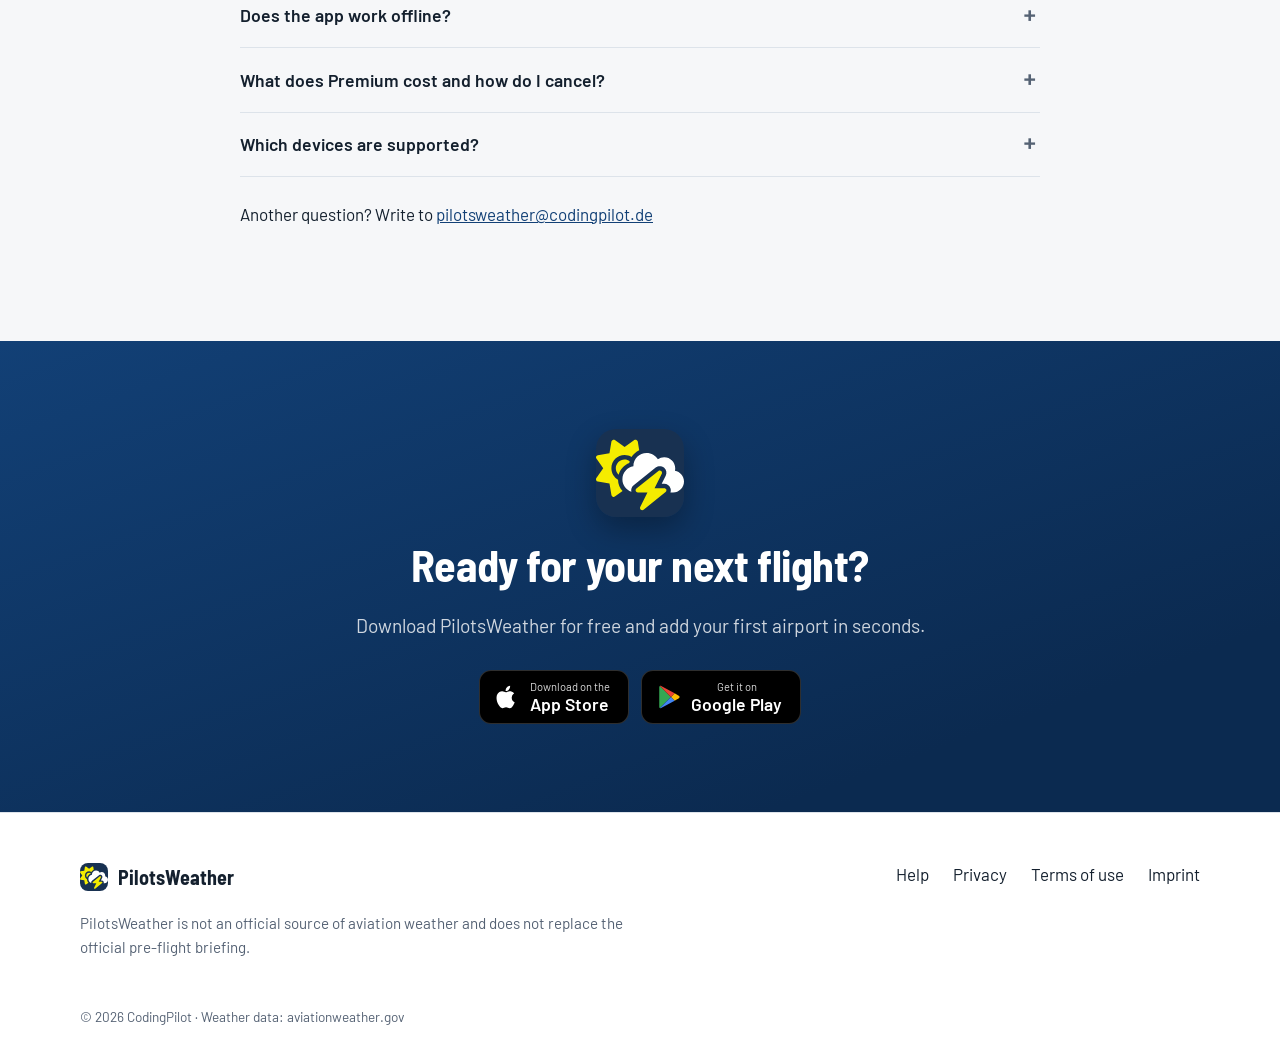
==== commit d48ee6c0: "Update website content from pilotsweather@5b78086" ====
--- a/index.html
+++ b/index.html
@@ -1,5 +1,5 @@
-<!DOCTYPE html><html lang="en" data-astro-cid-5hce7sga> <head><meta charset="utf-8"><meta name="viewport" content="width=device-width, initial-scale=1"><title>PilotsWeather – METAR &amp; TAF for pilots | iPhone &amp; Android</title><meta name="description" content="Decoded METAR and TAF for airports worldwide, flight categories, TAF timeline, runway wind and the weather for every airport in your calendar. No account, no ads."><link rel="canonical" href="https://pilotsweather.codingpilot.de/"><link rel="alternate" hreflang="en" href="https://pilotsweather.codingpilot.de/"><link rel="alternate" hreflang="de" href="https://pilotsweather.codingpilot.de/de/"><link rel="alternate" hreflang="x-default" href="https://pilotsweather.codingpilot.de/"><link rel="icon" href="/favicon.svg" type="image/svg+xml"><link rel="apple-touch-icon" href="/apple-touch-icon.png"><meta name="theme-color" content="#124076"><meta property="og:type" content="website"><meta property="og:title" content="PilotsWeather – METAR &#38; TAF for pilots | iPhone &#38; Android"><meta property="og:description" content="Decoded METAR and TAF for airports worldwide, flight categories, TAF timeline, runway wind and the weather for every airport in your calendar. No account, no ads."><meta property="og:url" content="https://pilotsweather.codingpilot.de/"><meta property="og:image" content="https://pilotsweather.codingpilot.de/og-image.png"><meta name="apple-itunes-app" content="app-id=6479964087"><script type="application/ld+json">{"@context":"https://schema.org","@type":"MobileApplication","name":"PilotsWeather","operatingSystem":"iOS 15.0+, Android 6.0+","applicationCategory":"WeatherApplication","inLanguage":["en","de"],"description":"Decoded METAR and TAF for airports worldwide, flight categories, TAF timeline, runway wind and the weather for every airport in your calendar. No account, no ads.","offers":{"@type":"Offer","price":"0","priceCurrency":"EUR"},"installUrl":["https://apps.apple.com/app/pilotsweather-metar-and-taf/id6479964087","https://play.google.com/store/apps/details?id=com.codingpilot.pilotsweather"],"author":{"@type":"Organization","name":"CodingPilot"}}</script><script>
+<!DOCTYPE html><html lang="en" data-astro-cid-5hce7sga> <head><meta charset="utf-8"><meta name="viewport" content="width=device-width, initial-scale=1"><title>PilotsWeather – METAR &amp; TAF for pilots | iPhone &amp; Android</title><meta name="description" content="Decoded METAR and TAF for airports worldwide, flight categories on a map, TAF timeline, runway wind and the weather for every airport in your calendar. For pilots, student pilots and aviation fans. No account, no ads."><link rel="canonical" href="https://pilotsweather.codingpilot.de/"><link rel="alternate" hreflang="en" href="https://pilotsweather.codingpilot.de/"><link rel="alternate" hreflang="de" href="https://pilotsweather.codingpilot.de/de/"><link rel="alternate" hreflang="x-default" href="https://pilotsweather.codingpilot.de/"><link rel="icon" href="/favicon.svg" type="image/svg+xml"><link rel="apple-touch-icon" href="/apple-touch-icon.png"><meta name="theme-color" content="#124076"><meta property="og:type" content="website"><meta property="og:title" content="PilotsWeather – METAR &#38; TAF for pilots | iPhone &#38; Android"><meta property="og:description" content="Decoded METAR and TAF for airports worldwide, flight categories on a map, TAF timeline, runway wind and the weather for every airport in your calendar. For pilots, student pilots and aviation fans. No account, no ads."><meta property="og:url" content="https://pilotsweather.codingpilot.de/"><meta property="og:image" content="https://pilotsweather.codingpilot.de/og-image.png"><meta name="apple-itunes-app" content="app-id=6479964087"><script type="application/ld+json">{"@context":"https://schema.org","@type":"MobileApplication","name":"PilotsWeather","operatingSystem":"iOS 15.0+, Android 7.0+","applicationCategory":"WeatherApplication","inLanguage":["en","de"],"description":"Decoded METAR and TAF for airports worldwide, flight categories on a map, TAF timeline, runway wind and the weather for every airport in your calendar. For pilots, student pilots and aviation fans. No account, no ads.","offers":{"@type":"Offer","price":"0","priceCurrency":"EUR"},"installUrl":["https://apps.apple.com/app/pilotsweather-metar-and-taf/id6479964087","https://play.google.com/store/apps/details?id=com.codingpilot.pilotsweather"],"author":{"@type":"Organization","name":"CodingPilot"}}</script><script>
     if (location.hash === '#/privacy') location.replace('/privacy/');
     else if (location.hash === '#/terms') location.replace('/terms/');
   </script><link rel="stylesheet" href="/_astro/index.WuVf8rKL.css">
-<link rel="stylesheet" href="/_astro/index.BQjB3t2-.css"></head> <body data-astro-cid-5hce7sga> <a class="skip-link" href="#main" data-astro-cid-5hce7sga>Skip to content</a> <header class="site-header" data-astro-cid-5hce7sga> <div class="container site-header__inner" data-astro-cid-5hce7sga> <a class="brand" href="/" data-astro-cid-5hce7sga> <img src="/app-icon.svg" alt="" width="32" height="32" data-astro-cid-5hce7sga> <span data-astro-cid-5hce7sga>PilotsWeather</span> </a> <nav class="site-nav" aria-label="Main navigation" data-astro-cid-5hce7sga> <a href="/#features" data-astro-cid-5hce7sga>Features</a> <a href="/#pro" data-astro-cid-5hce7sga>Premium</a> <a href="/#faq" data-astro-cid-5hce7sga>FAQ</a> </nav> <div class="site-header__actions" data-astro-cid-5hce7sga> <a class="lang-switch" href="/de/" hreflang="de" lang="de" data-astro-cid-5hce7sga>DE</a> <a class="btn btn--primary btn--small" href="/#download" data-astro-cid-5hce7sga>Get the app</a> </div> </div> </header> <main id="main" data-astro-cid-5hce7sga>     <section class="hero" data-astro-cid-xhaoqxbd> <div class="hero__metar mono" aria-hidden="true" data-astro-cid-xhaoqxbd> <span data-astro-cid-xhaoqxbd>METAR EDDF 291050Z 08004KT CAVOK 11/07 Q1031 NOSIG</span> <span data-astro-cid-xhaoqxbd>METAR LOWI 291050Z VRB02KT 9999 FEW040 08/02 Q1027 NOSIG</span> </div> <div class="container hero__inner" data-astro-cid-xhaoqxbd> <div class="hero__copy" data-astro-cid-xhaoqxbd> <p class="eyebrow hero__eyebrow" data-astro-cid-xhaoqxbd>METAR · TAF · Runway wind</p> <h1 data-astro-cid-xhaoqxbd>Aviation weather, briefed at a glance.</h1> <p class="lead hero__lead" data-astro-cid-xhaoqxbd>PilotsWeather shows the current METAR and TAF for your airports, decoded and colour-coded by flight category, so you know before the walk to the aircraft whether it’s VFR.</p> <div class="store-buttons"> <a class="store-button" href="https://apps.apple.com/app/pilotsweather-metar-and-taf/id6479964087?pt=126889393&ct=website-en-hero&mt=8" rel="noopener"> <svg viewBox="0 0 24 24" fill="currentColor" aria-hidden="true"> <path d="M16.37 12.62c-.03-2.6 2.13-3.86 2.23-3.92-1.22-1.78-3.11-2.02-3.78-2.05-1.6-.17-3.13.95-3.95.95-.82 0-2.07-.93-3.4-.9-1.75.02-3.37 1.02-4.27 2.58-1.83 3.17-.47 7.86 1.3 10.43.87 1.26 1.9 2.67 3.25 2.62 1.31-.05 1.8-.84 3.38-.84 1.57 0 2.02.84 3.4.81 1.4-.02 2.29-1.27 3.15-2.54 1-1.46 1.4-2.87 1.42-2.95-.03-.01-2.71-1.04-2.73-4.19ZM13.8 4.98c.71-.87 1.2-2.07 1.07-3.27-1.03.04-2.29.69-3.03 1.55-.66.77-1.25 2-1.09 3.18 1.15.09 2.33-.58 3.05-1.46Z"></path> </svg> <span><small>Download on the</small><strong>App Store</strong></span> </a> <a class="store-button" href="https://play.google.com/store/apps/details?id=com.codingpilot.pilotsweather&referrer=utm_source%3Dwebsite%26utm_medium%3Dhero%26utm_campaign%3Dwebsite-en-hero" rel="noopener"> <svg viewBox="0 0 24 24" aria-hidden="true"> <path fill="#34a853" d="M3.6 1.8 13.8 12 3.6 22.2c-.37-.2-.6-.6-.6-1.08V2.88c0-.48.23-.88.6-1.08Z"></path> <path fill="#fbbc04" d="m17.2 8.6-3.4 3.4 3.4 3.4 3.83-2.18c.98-.56.98-1.88 0-2.44L17.2 8.6Z"></path> <path fill="#4285f4" d="M13.8 12 3.6 22.2c.33.18.75.18 1.15-.04L17.2 15.4 13.8 12Z"></path> <path fill="#ea4335" d="M3.6 1.8c.33-.18.75-.18 1.15.04L17.2 8.6 13.8 12 3.6 1.8Z"></path> </svg> <span><small>Get it on</small><strong>Google Play</strong></span> </a> </div> <ul class="hero__chips" data-astro-cid-xhaoqxbd> <li data-astro-cid-xhaoqxbd>Airports worldwide</li><li data-astro-cid-xhaoqxbd>No account</li><li data-astro-cid-xhaoqxbd>No ads</li> </ul> </div> <div class="hero__visual" data-astro-cid-xhaoqxbd> <div class="phone" data-astro-cid-i45gwdcj> <picture data-astro-cid-i45gwdcj> <source srcset="/_astro/granted_dark_free_03_stations.pzk2t_UA_Mk3xX.webp" media="(prefers-color-scheme: dark)" data-astro-cid-i45gwdcj> <img src="/_astro/granted_light_free_03_stations.DOQd2WJh_1hFIxw.webp" width="600" height="1304" alt="PilotsWeather station list with METAR, flight categories and TAF" loading="eager" decoding="async" data-astro-cid-i45gwdcj> </picture> </div>  <div class="cat-legend mono" aria-hidden="true" data-astro-cid-xhaoqxbd> <span class="cat cat--vfr" data-astro-cid-xhaoqxbd>VFR</span> <span class="cat cat--mvfr" data-astro-cid-xhaoqxbd>MVFR</span> <span class="cat cat--ifr" data-astro-cid-xhaoqxbd>IFR</span> <span class="cat cat--lifr" data-astro-cid-xhaoqxbd>LIFR</span> </div> </div> </div> </section> <section class="section" id="features" data-astro-cid-xhaoqxbd> <div class="container" data-astro-cid-xhaoqxbd> <p class="eyebrow" data-astro-cid-xhaoqxbd>Features</p> <h2 data-astro-cid-xhaoqxbd>Everything for the weather brief. Nothing more.</h2> <p class="lead" data-astro-cid-xhaoqxbd>Built by a pilot for the quick check before a flight: the raw reports you know, made easy to read.</p> <div class="grid grid--3 features" data-astro-cid-xhaoqxbd> <article class="card feature" data-astro-cid-xhaoqxbd> <svg class="feature__icon" viewBox="0 0 24 24" aria-hidden="true" data-astro-cid-xhaoqxbd> <path d="M3 6h18M3 12h12M3 18h8" data-astro-cid-xhaoqxbd></path> </svg> <h3 data-astro-cid-xhaoqxbd>Decoded METAR</h3> <p data-astro-cid-xhaoqxbd>Wind, visibility, clouds, temperature, dew point and QNH at a glance, with the raw report one tap away to copy.</p> </article><article class="card feature" data-astro-cid-xhaoqxbd> <svg class="feature__icon" viewBox="0 0 24 24" aria-hidden="true" data-astro-cid-xhaoqxbd> <path d="M4 20V10M10 20V4M16 20v-7M22 20H2" data-astro-cid-xhaoqxbd></path> </svg> <h3 data-astro-cid-xhaoqxbd>Flight categories</h3> <p data-astro-cid-xhaoqxbd>VFR, MVFR, IFR and LIFR colour-coded for every station, so a glance at your list shows where it’s getting tight.</p> </article><article class="card feature" data-astro-cid-xhaoqxbd> <svg class="feature__icon" viewBox="0 0 24 24" aria-hidden="true" data-astro-cid-xhaoqxbd> <path d="M3 12h4l3-8 4 16 3-8h4" data-astro-cid-xhaoqxbd></path> </svg> <h3 data-astro-cid-xhaoqxbd>TAF timeline</h3> <p data-astro-cid-xhaoqxbd>One bar shows the flight category across the whole TAF period. Tap a section to see which conditions apply when.</p> </article><article class="card feature" data-astro-cid-xhaoqxbd> <svg class="feature__icon" viewBox="0 0 24 24" aria-hidden="true" data-astro-cid-xhaoqxbd> <path d="M9 2 7 22M15 2l2 20M12 5v2M12 11v2M12 17v2" data-astro-cid-xhaoqxbd></path> </svg> <h3 data-astro-cid-xhaoqxbd>Runway wind</h3> <p data-astro-cid-xhaoqxbd>Head- or tailwind and crosswind for every runway from the current METAR, with the best runway highlighted.</p> </article><article class="card feature" data-astro-cid-xhaoqxbd> <svg class="feature__icon" viewBox="0 0 24 24" aria-hidden="true" data-astro-cid-xhaoqxbd> <path d="M4 5h16v16H4zM4 10h16M9 3v4M15 3v4" data-astro-cid-xhaoqxbd></path> </svg> <h3 data-astro-cid-xhaoqxbd>Your flights from the calendar</h3> <p data-astro-cid-xhaoqxbd>Put EDDF or FRA in a calendar event and PilotsWeather shows today’s weather for it automatically.</p> </article><article class="card feature" data-astro-cid-xhaoqxbd> <svg class="feature__icon" viewBox="0 0 24 24" aria-hidden="true" data-astro-cid-xhaoqxbd> <path d="M3 12a9 9 0 1 0 3-6.7M3 4v4h4M12 7v5l3 2" data-astro-cid-xhaoqxbd></path> </svg> <h3 data-astro-cid-xhaoqxbd>METAR history</h3> <p data-astro-cid-xhaoqxbd>See how the weather developed at a station over the last hours: is the fog lifting or the ceiling coming down?</p> </article> </div> </div> </section> <section class="section showcase section--alt" data-astro-cid-xhaoqxbd> <div class="container showcase__inner" data-astro-cid-xhaoqxbd> <div class="showcase__copy" data-astro-cid-xhaoqxbd> <p class="eyebrow" data-astro-cid-xhaoqxbd>Your stations</p> <h2 data-astro-cid-xhaoqxbd>All your airports on one screen.</h2> <p class="lead" data-astro-cid-xhaoqxbd>Add your home base, alternates and destinations by ICAO code, name or the nearest station. The list shows the flight category and the latest METAR for each, refreshed with a pull.</p> </div> <div class="phone" data-astro-cid-i45gwdcj> <picture data-astro-cid-i45gwdcj> <source srcset="/_astro/granted_dark_free_03_stations.pzk2t_UA_Mk3xX.webp" media="(prefers-color-scheme: dark)" data-astro-cid-i45gwdcj> <img src="/_astro/granted_light_free_03_stations.DOQd2WJh_1hFIxw.webp" width="600" height="1304" alt="List of saved stations with flight categories" loading="lazy" decoding="async" data-astro-cid-i45gwdcj> </picture> </div>  </div> </section><section class="section showcase showcase--flip" data-astro-cid-xhaoqxbd> <div class="container showcase__inner" data-astro-cid-xhaoqxbd> <div class="showcase__copy" data-astro-cid-xhaoqxbd> <p class="eyebrow" data-astro-cid-xhaoqxbd>Airport page</p> <h2 data-astro-cid-xhaoqxbd>METAR, TAF and history together.</h2> <p class="lead" data-astro-cid-xhaoqxbd>The airport page decodes the METAR, highlights the TAF changes that matter and keeps the last reports below, so trends are obvious without reading every line.</p> </div> <div class="phone" data-astro-cid-i45gwdcj> <picture data-astro-cid-i45gwdcj> <source srcset="/_astro/granted_dark_free_07_station_detail.CeiOKmY__1yXwm2.webp" media="(prefers-color-scheme: dark)" data-astro-cid-i45gwdcj> <img src="/_astro/granted_light_free_07_station_detail.BQT6wh47_eTPzc.webp" width="600" height="1304" alt="Airport page for EDDF with decoded METAR, TAF and METAR history" loading="lazy" decoding="async" data-astro-cid-i45gwdcj> </picture> </div>  </div> </section><section class="section showcase section--alt" data-astro-cid-xhaoqxbd> <div class="container showcase__inner" data-astro-cid-xhaoqxbd> <div class="showcase__copy" data-astro-cid-xhaoqxbd> <p class="eyebrow" data-astro-cid-xhaoqxbd>METAR history · Premium</p> <h2 data-astro-cid-xhaoqxbd>See the fog coming. And going.</h2> <p class="lead" data-astro-cid-xhaoqxbd>The last 24 hours of METARs with their flight category show at a glance how the weather developed: when the fog came in, how low it got and when it lifted.</p> </div> <div class="phone" data-astro-cid-i45gwdcj> <picture data-astro-cid-i45gwdcj>  <img src="/_astro/granted_light_premium_08_history.Cq8tN_sB_Z2q0vpM.webp" width="600" height="1304" alt="METAR history of the last 24 hours for EDDF with LIFR fog in the morning" loading="lazy" decoding="async" data-astro-cid-i45gwdcj> </picture> </div>  </div> </section><section class="section" id="privacy" data-astro-cid-xhaoqxbd> <div class="container" data-astro-cid-xhaoqxbd> <p class="eyebrow" data-astro-cid-xhaoqxbd>Privacy</p> <h2 data-astro-cid-xhaoqxbd>No account. No ads. No tracking.</h2> <div class="grid grid--3 privacy" data-astro-cid-xhaoqxbd> <article class="card" data-astro-cid-xhaoqxbd> <h3 data-astro-cid-xhaoqxbd>No sign-up</h3> <p data-astro-cid-xhaoqxbd>Open the app and add an airport. No account, no email address, no password.</p> </article><article class="card" data-astro-cid-xhaoqxbd> <h3 data-astro-cid-xhaoqxbd>Calendar stays on the device</h3> <p data-astro-cid-xhaoqxbd>Calendar events are processed only on your phone and are never uploaded.</p> </article><article class="card" data-astro-cid-xhaoqxbd> <h3 data-astro-cid-xhaoqxbd>Anonymous statistics only</h3> <p data-astro-cid-xhaoqxbd>Anonymous usage statistics and error reports help improve the app, processed in the EU. You can switch them off in the settings.</p> </article> </div> <p data-astro-cid-xhaoqxbd><a href="/privacy/" data-astro-cid-xhaoqxbd>Read the privacy policy →</a></p> </div> </section> <section class="section section--alt" id="pro" data-astro-cid-xhaoqxbd> <div class="container" data-astro-cid-xhaoqxbd> <p class="eyebrow" data-astro-cid-xhaoqxbd>Free &amp; Premium</p> <h2 data-astro-cid-xhaoqxbd>The weather brief is free.</h2> <p class="lead" data-astro-cid-xhaoqxbd>METAR, TAF and everything you need for a quick check cost nothing. Premium adds more for pilots who fly a lot.</p> <div class="grid grid--2 plans" data-astro-cid-xhaoqxbd> <article class="card plan" data-astro-cid-xhaoqxbd> <h3 data-astro-cid-xhaoqxbd>Essential</h3> <p class="plan__price" data-astro-cid-xhaoqxbd>Free</p> <p class="plan__note" data-astro-cid-xhaoqxbd>forever, no ads</p> <ul class="checks" data-astro-cid-xhaoqxbd> <li data-astro-cid-xhaoqxbd>METAR and TAF for airports worldwide</li><li data-astro-cid-xhaoqxbd>Decoded values and flight categories</li><li data-astro-cid-xhaoqxbd>TAF timeline and runway wind</li><li data-astro-cid-xhaoqxbd>Favourites and nearest station</li><li data-astro-cid-xhaoqxbd>METAR history of the last 3 hours</li><li data-astro-cid-xhaoqxbd>Calendar Connect for your first airport</li> </ul> </article> <article class="card plan plan--premium" data-astro-cid-xhaoqxbd> <h3 data-astro-cid-xhaoqxbd>Premium</h3> <p class="plan__price" data-astro-cid-xhaoqxbd>Monthly or yearly</p> <p class="plan__note" data-astro-cid-xhaoqxbd>7-day free trial with the yearly plan</p> <p class="plan__intro" data-astro-cid-xhaoqxbd>Everything in Essential, plus:</p> <ul class="checks" data-astro-cid-xhaoqxbd> <li data-astro-cid-xhaoqxbd>Calendar Connect for every airport in today’s calendar</li><li data-astro-cid-xhaoqxbd>METAR history of the last 24 hours</li><li data-astro-cid-xhaoqxbd>Support the development of new features</li> </ul> </article> </div> <p class="plans__footnote" data-astro-cid-xhaoqxbd>The current price in your currency is shown in the App Store or Google Play before you buy. Subscriptions renew automatically and can be cancelled at any time in your App Store or Google Play account.</p> </div> </section> <section class="section" id="faq" data-astro-cid-xhaoqxbd> <div class="container faq" data-astro-cid-xhaoqxbd> <p class="eyebrow" data-astro-cid-xhaoqxbd>FAQ</p> <h2 data-astro-cid-xhaoqxbd>Frequently asked questions</h2> <div class="faq__list" data-astro-cid-xhaoqxbd> <details class="faq__item" data-astro-cid-xhaoqxbd> <summary data-astro-cid-xhaoqxbd>Can I use PilotsWeather for my official pre-flight briefing?</summary> <p data-astro-cid-xhaoqxbd>No. PilotsWeather is a quick overview and doesn’t replace the official weather briefing required for your flight. Always check the official sources before you fly.</p> </details><details class="faq__item" data-astro-cid-xhaoqxbd> <summary data-astro-cid-xhaoqxbd>Where does the weather data come from?</summary> <p data-astro-cid-xhaoqxbd>METAR and TAF come from the Aviation Weather Center of the US National Weather Service (aviationweather.gov), which publishes reports from airports worldwide. Runway data comes from OurAirports.</p> </details><details class="faq__item" data-astro-cid-xhaoqxbd> <summary data-astro-cid-xhaoqxbd>Which airports are available?</summary> <p data-astro-cid-xhaoqxbd>Every airport worldwide that publishes a METAR or TAF. Search by ICAO code or name, or let the app find the nearest station.</p> </details><details class="faq__item" data-astro-cid-xhaoqxbd> <summary data-astro-cid-xhaoqxbd>How does Calendar Connect find my airports?</summary> <p data-astro-cid-xhaoqxbd>Choose a calendar in the settings and write the airport’s ICAO or IATA code (e.g. EDDF or FRA) in the title of the event. PilotsWeather shows the weather for the airports in today’s events. The calendar is read only on your phone.</p> </details><details class="faq__item" data-astro-cid-xhaoqxbd> <summary data-astro-cid-xhaoqxbd>Does the app work offline?</summary> <p data-astro-cid-xhaoqxbd>Reports you have already loaded stay visible without a connection, and the app shows that it is offline. For current weather you need an internet connection.</p> </details><details class="faq__item" data-astro-cid-xhaoqxbd> <summary data-astro-cid-xhaoqxbd>What does Premium cost and how do I cancel?</summary> <p data-astro-cid-xhaoqxbd>Premium is available monthly or yearly; the app shows the current price from the App Store or Google Play. You cancel in the subscription settings of your Apple or Google account, at the latest 24 hours before the end of the period.</p> </details><details class="faq__item" data-astro-cid-xhaoqxbd> <summary data-astro-cid-xhaoqxbd>Which devices are supported?</summary> <p data-astro-cid-xhaoqxbd>iPhone and iPad with iOS 15 or later, and Android phones with Android 6.0 or later. The app is available in English and German and supports dark mode.</p> </details> </div> <p class="faq__contact" data-astro-cid-xhaoqxbd> Another question? Write to <a href="mailto:pilotsweather@codingpilot.de" data-astro-cid-xhaoqxbd>pilotsweather@codingpilot.de</a> </p> </div> </section> <section class="download" id="download" data-astro-cid-xhaoqxbd> <div class="container download__inner" data-astro-cid-xhaoqxbd> <img src="/app-icon.svg" alt="" width="88" height="88" data-astro-cid-xhaoqxbd> <h2 data-astro-cid-xhaoqxbd>Ready for your next flight?</h2> <p class="lead" data-astro-cid-xhaoqxbd>Download PilotsWeather for free and add your first airport in seconds.</p> <div class="store-buttons"> <a class="store-button" href="https://apps.apple.com/app/pilotsweather-metar-and-taf/id6479964087?pt=126889393&ct=website-en-download&mt=8" rel="noopener"> <svg viewBox="0 0 24 24" fill="currentColor" aria-hidden="true"> <path d="M16.37 12.62c-.03-2.6 2.13-3.86 2.23-3.92-1.22-1.78-3.11-2.02-3.78-2.05-1.6-.17-3.13.95-3.95.95-.82 0-2.07-.93-3.4-.9-1.75.02-3.37 1.02-4.27 2.58-1.83 3.17-.47 7.86 1.3 10.43.87 1.26 1.9 2.67 3.25 2.62 1.31-.05 1.8-.84 3.38-.84 1.57 0 2.02.84 3.4.81 1.4-.02 2.29-1.27 3.15-2.54 1-1.46 1.4-2.87 1.42-2.95-.03-.01-2.71-1.04-2.73-4.19ZM13.8 4.98c.71-.87 1.2-2.07 1.07-3.27-1.03.04-2.29.69-3.03 1.55-.66.77-1.25 2-1.09 3.18 1.15.09 2.33-.58 3.05-1.46Z"></path> </svg> <span><small>Download on the</small><strong>App Store</strong></span> </a> <a class="store-button" href="https://play.google.com/store/apps/details?id=com.codingpilot.pilotsweather&referrer=utm_source%3Dwebsite%26utm_medium%3Ddownload%26utm_campaign%3Dwebsite-en-download" rel="noopener"> <svg viewBox="0 0 24 24" aria-hidden="true"> <path fill="#34a853" d="M3.6 1.8 13.8 12 3.6 22.2c-.37-.2-.6-.6-.6-1.08V2.88c0-.48.23-.88.6-1.08Z"></path> <path fill="#fbbc04" d="m17.2 8.6-3.4 3.4 3.4 3.4 3.83-2.18c.98-.56.98-1.88 0-2.44L17.2 8.6Z"></path> <path fill="#4285f4" d="M13.8 12 3.6 22.2c.33.18.75.18 1.15-.04L17.2 15.4 13.8 12Z"></path> <path fill="#ea4335" d="M3.6 1.8c.33-.18.75-.18 1.15.04L17.2 8.6 13.8 12 3.6 1.8Z"></path> </svg> <span><small>Get it on</small><strong>Google Play</strong></span> </a> </div> </div> </section>  </main> <footer class="site-footer" data-astro-cid-5hce7sga> <div class="container site-footer__inner" data-astro-cid-5hce7sga> <div data-astro-cid-5hce7sga> <a class="brand" href="/" data-astro-cid-5hce7sga> <img src="/app-icon.svg" alt="" width="28" height="28" data-astro-cid-5hce7sga> <span data-astro-cid-5hce7sga>PilotsWeather</span> </a> <p class="site-footer__note" data-astro-cid-5hce7sga>PilotsWeather is not an official source of aviation weather and does not replace the official pre-flight briefing.</p> </div> <nav class="site-footer__links" aria-label="Legal and help" data-astro-cid-5hce7sga> <a href="/support/" data-astro-cid-5hce7sga>Help</a> <a href="/privacy/" data-astro-cid-5hce7sga>Privacy</a> <a href="/terms/" data-astro-cid-5hce7sga>Terms of use</a> <a href="/imprint/" data-astro-cid-5hce7sga>Imprint</a> </nav> </div> <div class="container" data-astro-cid-5hce7sga> <p class="site-footer__copy" data-astro-cid-5hce7sga>© 2026 CodingPilot · Weather data: aviationweather.gov</p> </div> </footer> </body></html> +<link rel="stylesheet" href="/_astro/index.BCwgi3Vc.css"></head> <body data-astro-cid-5hce7sga> <a class="skip-link" href="#main" data-astro-cid-5hce7sga>Skip to content</a> <header class="site-header" data-astro-cid-5hce7sga> <div class="container site-header__inner" data-astro-cid-5hce7sga> <a class="brand" href="/" data-astro-cid-5hce7sga> <img src="/app-icon.svg" alt="" width="32" height="32" data-astro-cid-5hce7sga> <span data-astro-cid-5hce7sga>PilotsWeather</span> </a> <nav class="site-nav" aria-label="Main navigation" data-astro-cid-5hce7sga> <a href="/#features" data-astro-cid-5hce7sga>Features</a> <a href="/#pro" data-astro-cid-5hce7sga>Premium</a> <a href="/#faq" data-astro-cid-5hce7sga>FAQ</a> </nav> <div class="site-header__actions" data-astro-cid-5hce7sga> <a class="lang-switch" href="/de/" hreflang="de" lang="de" data-astro-cid-5hce7sga>DE</a> <a class="btn btn--primary btn--small" href="/#download" data-astro-cid-5hce7sga>Get the app</a> </div> </div> </header> <main id="main" data-astro-cid-5hce7sga>     <section class="hero" data-astro-cid-xhaoqxbd> <div class="hero__metar mono" aria-hidden="true" data-astro-cid-xhaoqxbd> <span data-astro-cid-xhaoqxbd>METAR EDDF 291050Z 08004KT CAVOK 11/07 Q1031 NOSIG</span> <span data-astro-cid-xhaoqxbd>METAR LOWI 291050Z VRB02KT 9999 FEW040 08/02 Q1027 NOSIG</span> </div> <div class="container hero__inner" data-astro-cid-xhaoqxbd> <div class="hero__copy" data-astro-cid-xhaoqxbd> <p class="eyebrow hero__eyebrow" data-astro-cid-xhaoqxbd>METAR · TAF · Map · Runway wind</p> <h1 data-astro-cid-xhaoqxbd>Aviation weather, briefed at a glance.</h1> <p class="lead hero__lead" data-astro-cid-xhaoqxbd>PilotsWeather shows the current METAR and TAF for your airports, decoded and colour-coded by flight category, so you know before the walk to the aircraft whether it’s VFR.</p> <div class="store-buttons"> <a class="store-button" href="https://apps.apple.com/app/pilotsweather-metar-and-taf/id6479964087?pt=126889393&ct=website-en-hero&mt=8" rel="noopener"> <svg viewBox="0 0 24 24" fill="currentColor" aria-hidden="true"> <path d="M16.37 12.62c-.03-2.6 2.13-3.86 2.23-3.92-1.22-1.78-3.11-2.02-3.78-2.05-1.6-.17-3.13.95-3.95.95-.82 0-2.07-.93-3.4-.9-1.75.02-3.37 1.02-4.27 2.58-1.83 3.17-.47 7.86 1.3 10.43.87 1.26 1.9 2.67 3.25 2.62 1.31-.05 1.8-.84 3.38-.84 1.57 0 2.02.84 3.4.81 1.4-.02 2.29-1.27 3.15-2.54 1-1.46 1.4-2.87 1.42-2.95-.03-.01-2.71-1.04-2.73-4.19ZM13.8 4.98c.71-.87 1.2-2.07 1.07-3.27-1.03.04-2.29.69-3.03 1.55-.66.77-1.25 2-1.09 3.18 1.15.09 2.33-.58 3.05-1.46Z"></path> </svg> <span><small>Download on the</small><strong>App Store</strong></span> </a> <a class="store-button" href="https://play.google.com/store/apps/details?id=com.codingpilot.pilotsweather&referrer=utm_source%3Dwebsite%26utm_medium%3Dhero%26utm_campaign%3Dwebsite-en-hero" rel="noopener"> <svg viewBox="0 0 24 24" aria-hidden="true"> <path fill="#34a853" d="M3.6 1.8 13.8 12 3.6 22.2c-.37-.2-.6-.6-.6-1.08V2.88c0-.48.23-.88.6-1.08Z"></path> <path fill="#fbbc04" d="m17.2 8.6-3.4 3.4 3.4 3.4 3.83-2.18c.98-.56.98-1.88 0-2.44L17.2 8.6Z"></path> <path fill="#4285f4" d="M13.8 12 3.6 22.2c.33.18.75.18 1.15-.04L17.2 15.4 13.8 12Z"></path> <path fill="#ea4335" d="M3.6 1.8c.33-.18.75-.18 1.15.04L17.2 8.6 13.8 12 3.6 1.8Z"></path> </svg> <span><small>Get it on</small><strong>Google Play</strong></span> </a> </div> <ul class="hero__chips" data-astro-cid-xhaoqxbd> <li data-astro-cid-xhaoqxbd>Airports worldwide</li><li data-astro-cid-xhaoqxbd>No account</li><li data-astro-cid-xhaoqxbd>No ads</li> </ul> </div> <div class="hero__visual" data-astro-cid-xhaoqxbd> <div class="phone" data-astro-cid-i45gwdcj> <picture data-astro-cid-i45gwdcj> <source srcset="/_astro/granted_dark_free_03_stations.DGgB7dAE_1FXLjj.webp" media="(prefers-color-scheme: dark)" data-astro-cid-i45gwdcj> <img src="/_astro/granted_light_free_03_stations.i4wMXWJg_ZytMwt.webp" width="600" height="1304" alt="PilotsWeather station list with METAR, flight categories and TAF" loading="eager" decoding="async" data-astro-cid-i45gwdcj> </picture> </div>  <div class="cat-legend mono" aria-hidden="true" data-astro-cid-xhaoqxbd> <span class="cat cat--vfr" data-astro-cid-xhaoqxbd>VFR</span> <span class="cat cat--mvfr" data-astro-cid-xhaoqxbd>MVFR</span> <span class="cat cat--ifr" data-astro-cid-xhaoqxbd>IFR</span> <span class="cat cat--lifr" data-astro-cid-xhaoqxbd>LIFR</span> </div> </div> </div> </section> <section class="section" id="features" data-astro-cid-xhaoqxbd> <div class="container" data-astro-cid-xhaoqxbd> <p class="eyebrow" data-astro-cid-xhaoqxbd>Features</p> <h2 data-astro-cid-xhaoqxbd>Everything for the weather brief. Nothing more.</h2> <p class="lead" data-astro-cid-xhaoqxbd>Built by a pilot for the quick check before a flight: the raw reports you know, made easy to read.</p> <div class="grid grid--3 features" data-astro-cid-xhaoqxbd> <article class="card feature" data-astro-cid-xhaoqxbd> <svg class="feature__icon" viewBox="0 0 24 24" aria-hidden="true" data-astro-cid-xhaoqxbd> <path d="M3 6h18M3 12h12M3 18h8" data-astro-cid-xhaoqxbd></path> </svg> <h3 data-astro-cid-xhaoqxbd>Decoded METAR</h3> <p data-astro-cid-xhaoqxbd>Wind, visibility, clouds, temperature, dew point and QNH at a glance, with the raw report one tap away to copy.</p> </article><article class="card feature" data-astro-cid-xhaoqxbd> <svg class="feature__icon" viewBox="0 0 24 24" aria-hidden="true" data-astro-cid-xhaoqxbd> <path d="M4 20V10M10 20V4M16 20v-7M22 20H2" data-astro-cid-xhaoqxbd></path> </svg> <h3 data-astro-cid-xhaoqxbd>Flight categories</h3> <p data-astro-cid-xhaoqxbd>VFR, MVFR, IFR and LIFR colour-coded for every station, so a glance at your list shows where it’s getting tight.</p> </article><article class="card feature" data-astro-cid-xhaoqxbd> <svg class="feature__icon" viewBox="0 0 24 24" aria-hidden="true" data-astro-cid-xhaoqxbd> <path d="M9 4 3 6v14l6-2 6 2 6-2V4l-6 2-6-2zM9 4v14M15 6v14" data-astro-cid-xhaoqxbd></path> </svg> <h3 data-astro-cid-xhaoqxbd>Weather map</h3> <p data-astro-cid-xhaoqxbd>Airports and weather stations worldwide, every pin in its flight category colour, with wind, ceiling, visibility, temperature or QNH on the pins. Tap a pin for METAR and TAF.</p> </article><article class="card feature" data-astro-cid-xhaoqxbd> <svg class="feature__icon" viewBox="0 0 24 24" aria-hidden="true" data-astro-cid-xhaoqxbd> <path d="M3 12h4l3-8 4 16 3-8h4" data-astro-cid-xhaoqxbd></path> </svg> <h3 data-astro-cid-xhaoqxbd>TAF timeline</h3> <p data-astro-cid-xhaoqxbd>One bar shows the flight category across the whole TAF period. Tap a section to see which conditions apply when.</p> </article><article class="card feature" data-astro-cid-xhaoqxbd> <svg class="feature__icon" viewBox="0 0 24 24" aria-hidden="true" data-astro-cid-xhaoqxbd> <path d="M9 2 7 22M15 2l2 20M12 5v2M12 11v2M12 17v2" data-astro-cid-xhaoqxbd></path> </svg> <h3 data-astro-cid-xhaoqxbd>Runway wind</h3> <p data-astro-cid-xhaoqxbd>Head- or tailwind and crosswind for every runway from the current METAR, with the best runway highlighted.</p> </article><article class="card feature" data-astro-cid-xhaoqxbd> <svg class="feature__icon" viewBox="0 0 24 24" aria-hidden="true" data-astro-cid-xhaoqxbd> <path d="M4 5h16v16H4zM4 10h16M9 3v4M15 3v4" data-astro-cid-xhaoqxbd></path> </svg> <h3 data-astro-cid-xhaoqxbd>Your flights from the calendar</h3> <p data-astro-cid-xhaoqxbd>Put EDDF or FRA in a calendar event and PilotsWeather shows today’s weather for it automatically.</p> </article><article class="card feature" data-astro-cid-xhaoqxbd> <svg class="feature__icon" viewBox="0 0 24 24" aria-hidden="true" data-astro-cid-xhaoqxbd> <path d="M3 12a9 9 0 1 0 3-6.7M3 4v4h4M12 7v5l3 2" data-astro-cid-xhaoqxbd></path> </svg> <h3 data-astro-cid-xhaoqxbd>METAR history</h3> <p data-astro-cid-xhaoqxbd>See how the weather developed at a station over the last hours: is the fog lifting or the ceiling coming down?</p> </article><article class="card feature" data-astro-cid-xhaoqxbd> <svg class="feature__icon" viewBox="0 0 24 24" aria-hidden="true" data-astro-cid-xhaoqxbd> <path d="M5 12.5a10 10 0 0 1 14 0M8.5 16a5 5 0 0 1 7 0M12 19.5h.01M3 3l18 18" data-astro-cid-xhaoqxbd></path> </svg> <h3 data-astro-cid-xhaoqxbd>Works offline</h3> <p data-astro-cid-xhaoqxbd>Reports you have loaded stay visible without a connection, and the app shows that it is offline.</p> </article><article class="card feature" data-astro-cid-xhaoqxbd> <svg class="feature__icon" viewBox="0 0 24 24" aria-hidden="true" data-astro-cid-xhaoqxbd> <path d="M21 12.8A9 9 0 1 1 11.2 3a7 7 0 0 0 9.8 9.8z" data-astro-cid-xhaoqxbd></path> </svg> <h3 data-astro-cid-xhaoqxbd>Dark mode</h3> <p data-astro-cid-xhaoqxbd>Easy on the eyes on the night flight or in the dark cockpit, in English and German.</p> </article> </div> </div> </section> <section class="section section--alt" id="audience" data-astro-cid-xhaoqxbd> <div class="container" data-astro-cid-xhaoqxbd> <p class="eyebrow" data-astro-cid-xhaoqxbd>For every pilot</p> <h2 data-astro-cid-xhaoqxbd>From the first lesson to the line flight.</h2> <p class="lead" data-astro-cid-xhaoqxbd>Anyone who needs aviation weather fast: private pilots, glider, ultralight and helicopter pilots, flight instructors and crews.</p> <div class="grid grid--2 audience" data-astro-cid-xhaoqxbd> <article class="card" data-astro-cid-xhaoqxbd> <h3 data-astro-cid-xhaoqxbd>Pilots and crews</h3> <p data-astro-cid-xhaoqxbd>The quick check before the walk to the aircraft: is it still VFR at the destination, and which runway does the wind favour?</p> </article><article class="card" data-astro-cid-xhaoqxbd> <h3 data-astro-cid-xhaoqxbd>Student pilots</h3> <p data-astro-cid-xhaoqxbd>Learn to read METAR and TAF: the decoded values sit next to the raw report, so every group makes sense.</p> </article><article class="card" data-astro-cid-xhaoqxbd> <h3 data-astro-cid-xhaoqxbd>Drone pilots</h3> <p data-astro-cid-xhaoqxbd>Wind, gusts and visibility at the nearest airport before you take off.</p> </article><article class="card" data-astro-cid-xhaoqxbd> <h3 data-astro-cid-xhaoqxbd>Flight-sim pilots and spotters</h3> <p data-astro-cid-xhaoqxbd>The real weather at any airport worldwide, and which runway is likely in use.</p> </article> </div> </div> </section> <section class="section showcase" data-astro-cid-xhaoqxbd> <div class="container showcase__inner" data-astro-cid-xhaoqxbd> <div class="showcase__copy" data-astro-cid-xhaoqxbd> <p class="eyebrow" data-astro-cid-xhaoqxbd>Your stations</p> <h2 data-astro-cid-xhaoqxbd>All your airports on one screen.</h2> <p class="lead" data-astro-cid-xhaoqxbd>Add your home base, alternates and destinations by ICAO code, name or the nearest station. The list shows the flight category and the latest METAR for each, refreshed with a pull.</p> </div> <div class="phone" data-astro-cid-i45gwdcj> <picture data-astro-cid-i45gwdcj> <source srcset="/_astro/granted_dark_free_03_stations.DGgB7dAE_1FXLjj.webp" media="(prefers-color-scheme: dark)" data-astro-cid-i45gwdcj> <img src="/_astro/granted_light_free_03_stations.i4wMXWJg_ZytMwt.webp" width="600" height="1304" alt="List of saved stations with flight categories" loading="lazy" decoding="async" data-astro-cid-i45gwdcj> </picture> </div>  </div> </section><section class="section showcase section--alt showcase--flip" data-astro-cid-xhaoqxbd> <div class="container showcase__inner" data-astro-cid-xhaoqxbd> <div class="showcase__copy" data-astro-cid-xhaoqxbd> <p class="eyebrow" data-astro-cid-xhaoqxbd>Weather map</p> <h2 data-astro-cid-xhaoqxbd>Every airport around you, coloured by the weather.</h2> <p class="lead" data-astro-cid-xhaoqxbd>The map shows airports and weather stations with their flight category. Show wind, ceiling, visibility, temperature or QNH right on the pins, and tap a pin for the METAR, the TAF timeline and the raw TAF.</p> </div> <div class="phone" data-astro-cid-i45gwdcj> <picture data-astro-cid-i45gwdcj> <source srcset="/_astro/granted_dark_free_10_map.BfCvDDwG_ZkAY6V.webp" media="(prefers-color-scheme: dark)" data-astro-cid-i45gwdcj> <img src="/_astro/granted_light_free_10_map.CwfCsZ-q_1nLXBz.webp" width="600" height="1304" alt="Weather map of Germany with airports coloured by flight category and wind on the pins" loading="lazy" decoding="async" data-astro-cid-i45gwdcj> </picture> </div>  </div> </section><section class="section showcase" data-astro-cid-xhaoqxbd> <div class="container showcase__inner" data-astro-cid-xhaoqxbd> <div class="showcase__copy" data-astro-cid-xhaoqxbd> <p class="eyebrow" data-astro-cid-xhaoqxbd>Airport page</p> <h2 data-astro-cid-xhaoqxbd>METAR, TAF and history together.</h2> <p class="lead" data-astro-cid-xhaoqxbd>The airport page decodes the METAR, highlights the TAF changes that matter and keeps the last reports below, so trends are obvious without reading every line.</p> </div> <div class="phone" data-astro-cid-i45gwdcj> <picture data-astro-cid-i45gwdcj> <source srcset="/_astro/granted_dark_free_07_station_detail.487kjj_t_ZVI1qd.webp" media="(prefers-color-scheme: dark)" data-astro-cid-i45gwdcj> <img src="/_astro/granted_light_free_07_station_detail.DUnnHFC6_2cWHqL.webp" width="600" height="1304" alt="Airport page for EDDF with decoded METAR, TAF and METAR history" loading="lazy" decoding="async" data-astro-cid-i45gwdcj> </picture> </div>  </div> </section><section class="section showcase section--alt showcase--flip" data-astro-cid-xhaoqxbd> <div class="container showcase__inner" data-astro-cid-xhaoqxbd> <div class="showcase__copy" data-astro-cid-xhaoqxbd> <p class="eyebrow" data-astro-cid-xhaoqxbd>METAR history · Premium</p> <h2 data-astro-cid-xhaoqxbd>See the fog coming. And going.</h2> <p class="lead" data-astro-cid-xhaoqxbd>The last 24 hours of METARs with their flight category show at a glance how the weather developed: when the fog came in, how low it got and when it lifted.</p> </div> <div class="phone" data-astro-cid-i45gwdcj> <picture data-astro-cid-i45gwdcj>  <img src="/_astro/granted_light_premium_08_history.B50fv0I-_1k6Jsd.webp" width="600" height="1304" alt="METAR history of the last 24 hours for EDDF with LIFR fog in the morning" loading="lazy" decoding="async" data-astro-cid-i45gwdcj> </picture> </div>  </div> </section><section class="section" id="privacy" data-astro-cid-xhaoqxbd> <div class="container" data-astro-cid-xhaoqxbd> <p class="eyebrow" data-astro-cid-xhaoqxbd>Privacy</p> <h2 data-astro-cid-xhaoqxbd>No account. No ads. No tracking.</h2> <div class="grid grid--3 privacy" data-astro-cid-xhaoqxbd> <article class="card" data-astro-cid-xhaoqxbd> <h3 data-astro-cid-xhaoqxbd>No sign-up</h3> <p data-astro-cid-xhaoqxbd>Open the app and add an airport. No account, no email address, no password.</p> </article><article class="card" data-astro-cid-xhaoqxbd> <h3 data-astro-cid-xhaoqxbd>Calendar stays on the device</h3> <p data-astro-cid-xhaoqxbd>Calendar events are processed only on your phone and are never uploaded.</p> </article><article class="card" data-astro-cid-xhaoqxbd> <h3 data-astro-cid-xhaoqxbd>Anonymous statistics only</h3> <p data-astro-cid-xhaoqxbd>Anonymous usage statistics and error reports help improve the app, processed in the EU. You can switch them off in the settings.</p> </article> </div> <p data-astro-cid-xhaoqxbd><a href="/privacy/" data-astro-cid-xhaoqxbd>Read the privacy policy →</a></p> </div> </section> <section class="section section--alt" id="pro" data-astro-cid-xhaoqxbd> <div class="container" data-astro-cid-xhaoqxbd> <p class="eyebrow" data-astro-cid-xhaoqxbd>Free &amp; Premium</p> <h2 data-astro-cid-xhaoqxbd>The weather brief is free.</h2> <p class="lead" data-astro-cid-xhaoqxbd>METAR, TAF and everything you need for a quick check cost nothing. Premium adds more for pilots who fly a lot.</p> <div class="grid grid--2 plans" data-astro-cid-xhaoqxbd> <article class="card plan" data-astro-cid-xhaoqxbd> <h3 data-astro-cid-xhaoqxbd>Essential</h3> <p class="plan__price" data-astro-cid-xhaoqxbd>Free</p> <p class="plan__note" data-astro-cid-xhaoqxbd>forever, no ads</p> <ul class="checks" data-astro-cid-xhaoqxbd> <li data-astro-cid-xhaoqxbd>METAR and TAF for airports worldwide</li><li data-astro-cid-xhaoqxbd>Decoded values and flight categories</li><li data-astro-cid-xhaoqxbd>TAF timeline and runway wind</li><li data-astro-cid-xhaoqxbd>Weather map with flight categories</li><li data-astro-cid-xhaoqxbd>Your station list and the nearest station</li><li data-astro-cid-xhaoqxbd>METAR history of the last 3 hours</li><li data-astro-cid-xhaoqxbd>Calendar Connect for your first airport</li> </ul> </article> <article class="card plan plan--premium" data-astro-cid-xhaoqxbd> <h3 data-astro-cid-xhaoqxbd>Premium</h3> <p class="plan__price" data-astro-cid-xhaoqxbd>Monthly or yearly</p> <p class="plan__note" data-astro-cid-xhaoqxbd>7-day free trial with the yearly plan</p> <p class="plan__intro" data-astro-cid-xhaoqxbd>Everything in Essential, plus:</p> <ul class="checks" data-astro-cid-xhaoqxbd> <li data-astro-cid-xhaoqxbd>Calendar Connect for every airport in today’s calendar</li><li data-astro-cid-xhaoqxbd>METAR history of the last 24 hours</li><li data-astro-cid-xhaoqxbd>Support the development of new features</li> </ul> </article> </div> <p class="plans__footnote" data-astro-cid-xhaoqxbd>The current price in your currency is shown in the App Store or Google Play before you buy. Subscriptions renew automatically and can be cancelled at any time in your App Store or Google Play account.</p> </div> </section> <section class="section" id="faq" data-astro-cid-xhaoqxbd> <div class="container faq" data-astro-cid-xhaoqxbd> <p class="eyebrow" data-astro-cid-xhaoqxbd>FAQ</p> <h2 data-astro-cid-xhaoqxbd>Frequently asked questions</h2> <div class="faq__list" data-astro-cid-xhaoqxbd> <details class="faq__item" data-astro-cid-xhaoqxbd> <summary data-astro-cid-xhaoqxbd>Can I use PilotsWeather for my official pre-flight briefing?</summary> <p data-astro-cid-xhaoqxbd>No. PilotsWeather is a quick overview and doesn’t replace the official weather briefing required for your flight. Always check the official sources before you fly.</p> </details><details class="faq__item" data-astro-cid-xhaoqxbd> <summary data-astro-cid-xhaoqxbd>Where does the weather data come from?</summary> <p data-astro-cid-xhaoqxbd>METAR and TAF come from the Aviation Weather Center of the US National Weather Service (aviationweather.gov), which publishes reports from airports worldwide. Runway data comes from OurAirports.</p> </details><details class="faq__item" data-astro-cid-xhaoqxbd> <summary data-astro-cid-xhaoqxbd>Which airports are available?</summary> <p data-astro-cid-xhaoqxbd>Every airport worldwide that publishes a METAR or TAF. Search by ICAO code or name, find it on the map, or let the app find the nearest station.</p> </details><details class="faq__item" data-astro-cid-xhaoqxbd> <summary data-astro-cid-xhaoqxbd>How does Calendar Connect find my airports?</summary> <p data-astro-cid-xhaoqxbd>Choose a calendar in the settings and write the airport’s ICAO or IATA code (e.g. EDDF or FRA) in the title of the event. PilotsWeather shows the weather for the airports in today’s events. The calendar is read only on your phone.</p> </details><details class="faq__item" data-astro-cid-xhaoqxbd> <summary data-astro-cid-xhaoqxbd>Does the app work offline?</summary> <p data-astro-cid-xhaoqxbd>Reports you have already loaded stay visible without a connection, and the app shows that it is offline. For current weather you need an internet connection.</p> </details><details class="faq__item" data-astro-cid-xhaoqxbd> <summary data-astro-cid-xhaoqxbd>What does Premium cost and how do I cancel?</summary> <p data-astro-cid-xhaoqxbd>Premium is available monthly or yearly; the app shows the current price from the App Store or Google Play. You cancel in the subscription settings of your Apple or Google account, at the latest 24 hours before the end of the period.</p> </details><details class="faq__item" data-astro-cid-xhaoqxbd> <summary data-astro-cid-xhaoqxbd>Which devices are supported?</summary> <p data-astro-cid-xhaoqxbd>iPhone and iPad with iOS 15 or later, and Android phones with Android 7.0 or later. The app is available in English and German and supports dark mode.</p> </details> </div> <p class="faq__contact" data-astro-cid-xhaoqxbd> Another question? Write to <a href="mailto:pilotsweather@codingpilot.de" data-astro-cid-xhaoqxbd>pilotsweather@codingpilot.de</a> </p> </div> </section> <section class="download" id="download" data-astro-cid-xhaoqxbd> <div class="container download__inner" data-astro-cid-xhaoqxbd> <img src="/app-icon.svg" alt="" width="88" height="88" data-astro-cid-xhaoqxbd> <h2 data-astro-cid-xhaoqxbd>Ready for your next flight?</h2> <p class="lead" data-astro-cid-xhaoqxbd>Download PilotsWeather for free and add your first airport in seconds.</p> <div class="store-buttons"> <a class="store-button" href="https://apps.apple.com/app/pilotsweather-metar-and-taf/id6479964087?pt=126889393&ct=website-en-download&mt=8" rel="noopener"> <svg viewBox="0 0 24 24" fill="currentColor" aria-hidden="true"> <path d="M16.37 12.62c-.03-2.6 2.13-3.86 2.23-3.92-1.22-1.78-3.11-2.02-3.78-2.05-1.6-.17-3.13.95-3.95.95-.82 0-2.07-.93-3.4-.9-1.75.02-3.37 1.02-4.27 2.58-1.83 3.17-.47 7.86 1.3 10.43.87 1.26 1.9 2.67 3.25 2.62 1.31-.05 1.8-.84 3.38-.84 1.57 0 2.02.84 3.4.81 1.4-.02 2.29-1.27 3.15-2.54 1-1.46 1.4-2.87 1.42-2.95-.03-.01-2.71-1.04-2.73-4.19ZM13.8 4.98c.71-.87 1.2-2.07 1.07-3.27-1.03.04-2.29.69-3.03 1.55-.66.77-1.25 2-1.09 3.18 1.15.09 2.33-.58 3.05-1.46Z"></path> </svg> <span><small>Download on the</small><strong>App Store</strong></span> </a> <a class="store-button" href="https://play.google.com/store/apps/details?id=com.codingpilot.pilotsweather&referrer=utm_source%3Dwebsite%26utm_medium%3Ddownload%26utm_campaign%3Dwebsite-en-download" rel="noopener"> <svg viewBox="0 0 24 24" aria-hidden="true"> <path fill="#34a853" d="M3.6 1.8 13.8 12 3.6 22.2c-.37-.2-.6-.6-.6-1.08V2.88c0-.48.23-.88.6-1.08Z"></path> <path fill="#fbbc04" d="m17.2 8.6-3.4 3.4 3.4 3.4 3.83-2.18c.98-.56.98-1.88 0-2.44L17.2 8.6Z"></path> <path fill="#4285f4" d="M13.8 12 3.6 22.2c.33.18.75.18 1.15-.04L17.2 15.4 13.8 12Z"></path> <path fill="#ea4335" d="M3.6 1.8c.33-.18.75-.18 1.15.04L17.2 8.6 13.8 12 3.6 1.8Z"></path> </svg> <span><small>Get it on</small><strong>Google Play</strong></span> </a> </div> </div> </section>  </main> <footer class="site-footer" data-astro-cid-5hce7sga> <div class="container site-footer__inner" data-astro-cid-5hce7sga> <div data-astro-cid-5hce7sga> <a class="brand" href="/" data-astro-cid-5hce7sga> <img src="/app-icon.svg" alt="" width="28" height="28" data-astro-cid-5hce7sga> <span data-astro-cid-5hce7sga>PilotsWeather</span> </a> <p class="site-footer__note" data-astro-cid-5hce7sga>PilotsWeather is not an official source of aviation weather and does not replace the official pre-flight briefing.</p> </div> <nav class="site-footer__links" aria-label="Legal and help" data-astro-cid-5hce7sga> <a href="/support/" data-astro-cid-5hce7sga>Help</a> <a href="/privacy/" data-astro-cid-5hce7sga>Privacy</a> <a href="/terms/" data-astro-cid-5hce7sga>Terms of use</a> <a href="/imprint/" data-astro-cid-5hce7sga>Imprint</a> </nav> </div> <div class="container" data-astro-cid-5hce7sga> <p class="site-footer__copy" data-astro-cid-5hce7sga>© 2026 CodingPilot · Weather data: aviationweather.gov</p> </div> </footer> </body></html> 
--- a/_astro/index.BCwgi3Vc.css
+++ b/_astro/index.BCwgi3Vc.css
@@ -0,0 +1 @@
+.phone[data-astro-cid-i45gwdcj]{width:min(300px,78vw);margin:0 auto;padding:10px;border-radius:46px;background:#0d1622;box-shadow:0 0 0 1px #ffffff14 inset,0 30px 60px -20px #0b2a5073,0 12px 24px -12px #0b2a5059}.phone[data-astro-cid-i45gwdcj] img[data-astro-cid-i45gwdcj]{border-radius:36px;width:100%}.hero[data-astro-cid-xhaoqxbd]{position:relative;overflow:hidden;color:#fff;background:radial-gradient(1200px 600px at 85% 10%,rgb(58 112 154 / 55%),transparent 60%),linear-gradient(160deg,#124076,#0b2a50 70%);padding:clamp(3rem,8vw,5.5rem) 0 clamp(3.5rem,8vw,6rem)}.hero__metar[data-astro-cid-xhaoqxbd]{position:absolute;inset:0;display:flex;flex-direction:column;justify-content:space-between;padding:2.5rem 0;font-size:clamp(.9rem,2.2vw,1.4rem);white-space:nowrap;color:#ffffff0f;pointer-events:none;user-select:none}@media(max-width:899px){.hero__metar[data-astro-cid-xhaoqxbd]{display:none}}.hero__inner[data-astro-cid-xhaoqxbd]{position:relative;display:grid;gap:3rem;align-items:center}@media(min-width:900px){.hero__inner[data-astro-cid-xhaoqxbd]{grid-template-columns:1.15fr .85fr}}.hero__eyebrow[data-astro-cid-xhaoqxbd]{color:#9cc3e6}.hero[data-astro-cid-xhaoqxbd] h1[data-astro-cid-xhaoqxbd]{color:#fff}.hero__lead[data-astro-cid-xhaoqxbd]{color:#ffffffd1;margin-bottom:1.75rem}.hero__chips[data-astro-cid-xhaoqxbd]{list-style:none;padding:0;margin:1.75rem 0 0;display:flex;flex-wrap:wrap;gap:.5rem 1.25rem;color:#ffffffc7;font-weight:500}.hero__chips[data-astro-cid-xhaoqxbd] li[data-astro-cid-xhaoqxbd]:before{content:"✓";color:#6ee7a8;margin-right:.4rem;font-weight:700}.hero__visual[data-astro-cid-xhaoqxbd]{position:relative}.cat-legend[data-astro-cid-xhaoqxbd]{display:flex;justify-content:center;gap:.4rem;margin-top:1.25rem}.cat[data-astro-cid-xhaoqxbd]{font-size:.75rem;font-weight:600;padding:.2rem .55rem;border-radius:6px;color:#fff}.cat--vfr[data-astro-cid-xhaoqxbd]{background:var(--vfr)}.cat--mvfr[data-astro-cid-xhaoqxbd]{background:var(--mvfr)}.cat--ifr[data-astro-cid-xhaoqxbd]{background:var(--ifr)}.cat--lifr[data-astro-cid-xhaoqxbd]{background:var(--lifr)}.features[data-astro-cid-xhaoqxbd]{margin-top:2.5rem}.feature__icon[data-astro-cid-xhaoqxbd]{width:40px;height:40px;padding:8px;border-radius:10px;background:var(--surface-2);fill:none;stroke:var(--link);stroke-width:1.8;stroke-linecap:round;stroke-linejoin:round;margin-bottom:1rem}.feature[data-astro-cid-xhaoqxbd] p[data-astro-cid-xhaoqxbd]{color:var(--text-muted);margin:0}.showcase__inner[data-astro-cid-xhaoqxbd]{display:grid;gap:2.5rem;align-items:center}@media(min-width:860px){.showcase__inner[data-astro-cid-xhaoqxbd]{grid-template-columns:1fr 1fr;gap:4rem}.showcase--flip[data-astro-cid-xhaoqxbd] .showcase__copy[data-astro-cid-xhaoqxbd]{order:2}}.audience[data-astro-cid-xhaoqxbd]{margin-top:2.5rem}.audience[data-astro-cid-xhaoqxbd] p[data-astro-cid-xhaoqxbd]{color:var(--text-muted);margin:0}.privacy[data-astro-cid-xhaoqxbd]{margin:2rem 0 1.5rem}.privacy[data-astro-cid-xhaoqxbd] p[data-astro-cid-xhaoqxbd]{color:var(--text-muted);margin:0}.plans[data-astro-cid-xhaoqxbd]{margin-top:2.5rem;align-items:stretch}.plan[data-astro-cid-xhaoqxbd] h3[data-astro-cid-xhaoqxbd]{font-size:1.1rem;font-family:var(--font-mono);text-transform:uppercase;letter-spacing:.06em;color:var(--text-muted)}.plan__price[data-astro-cid-xhaoqxbd]{font-family:var(--font-display);font-weight:700;font-size:2rem;line-height:1.1;margin:0}.plan__note[data-astro-cid-xhaoqxbd]{color:var(--text-muted);margin:.25rem 0 1.25rem}.plan__intro[data-astro-cid-xhaoqxbd]{font-weight:600;margin-bottom:.5rem}.plan--premium[data-astro-cid-xhaoqxbd]{border:2px solid var(--accent);box-shadow:var(--shadow)}.checks[data-astro-cid-xhaoqxbd]{list-style:none;padding:0;margin:0}.checks[data-astro-cid-xhaoqxbd] li[data-astro-cid-xhaoqxbd]{position:relative;padding-left:1.6rem;margin-bottom:.5rem}.checks[data-astro-cid-xhaoqxbd] li[data-astro-cid-xhaoqxbd]:before{content:"";position:absolute;left:.15rem;top:.45em;width:.8rem;height:.45rem;border-left:2.5px solid var(--vfr);border-bottom:2.5px solid var(--vfr);transform:rotate(-45deg)}.plans__footnote[data-astro-cid-xhaoqxbd]{margin-top:1.5rem;color:var(--text-muted);font-size:.9rem;max-width:46rem}.faq[data-astro-cid-xhaoqxbd]{max-width:52rem}.faq__list[data-astro-cid-xhaoqxbd]{margin-top:2rem;border-top:1px solid var(--border)}.faq__item[data-astro-cid-xhaoqxbd]{border-bottom:1px solid var(--border)}.faq__item[data-astro-cid-xhaoqxbd] summary[data-astro-cid-xhaoqxbd]{cursor:pointer;list-style:none;padding:1.1rem 2rem 1.1rem 0;font-weight:600;font-size:1.1rem;position:relative}.faq__item[data-astro-cid-xhaoqxbd] summary[data-astro-cid-xhaoqxbd]::-webkit-details-marker{display:none}.faq__item[data-astro-cid-xhaoqxbd] summary[data-astro-cid-xhaoqxbd]:after{content:"+";position:absolute;right:.25rem;top:50%;transform:translateY(-50%);font-family:var(--font-mono);font-size:1.4rem;color:var(--text-muted)}.faq__item[data-astro-cid-xhaoqxbd][open] summary[data-astro-cid-xhaoqxbd]:after{content:"−"}.faq__item[data-astro-cid-xhaoqxbd] p[data-astro-cid-xhaoqxbd]{color:var(--text-muted);padding-right:2rem}.faq__contact[data-astro-cid-xhaoqxbd]{margin-top:1.5rem}.download[data-astro-cid-xhaoqxbd]{color:#fff;background:linear-gradient(160deg,#124076,#0b2a50 80%);padding:clamp(3.5rem,8vw,5.5rem) 0;text-align:center}.download__inner[data-astro-cid-xhaoqxbd]{display:flex;flex-direction:column;align-items:center}.download[data-astro-cid-xhaoqxbd] img[data-astro-cid-xhaoqxbd]{border-radius:20px;margin-bottom:1.5rem;box-shadow:0 12px 30px #0000004d}.download[data-astro-cid-xhaoqxbd] h2[data-astro-cid-xhaoqxbd]{color:#fff}.download[data-astro-cid-xhaoqxbd] .lead[data-astro-cid-xhaoqxbd]{color:#fffc;margin-bottom:1.75rem}.download[data-astro-cid-xhaoqxbd] .store-buttons[data-astro-cid-xhaoqxbd]{justify-content:center}
